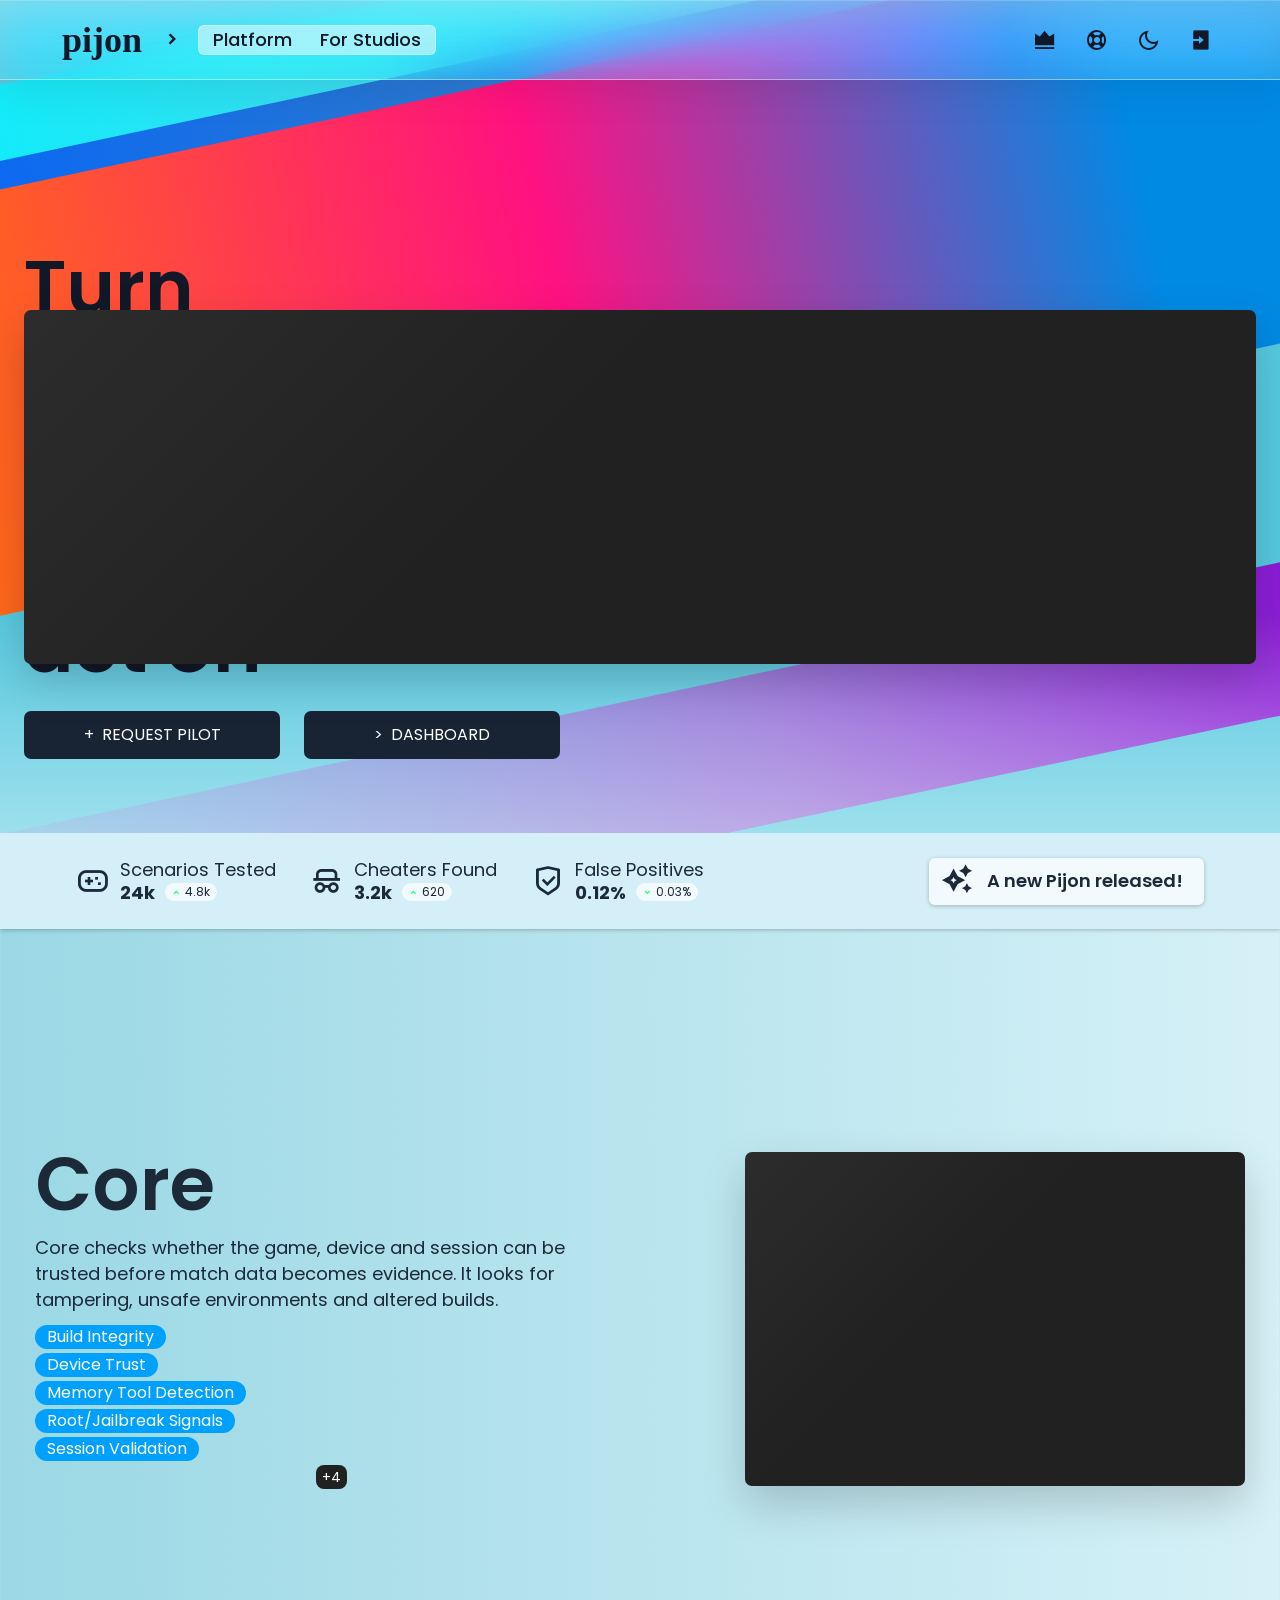
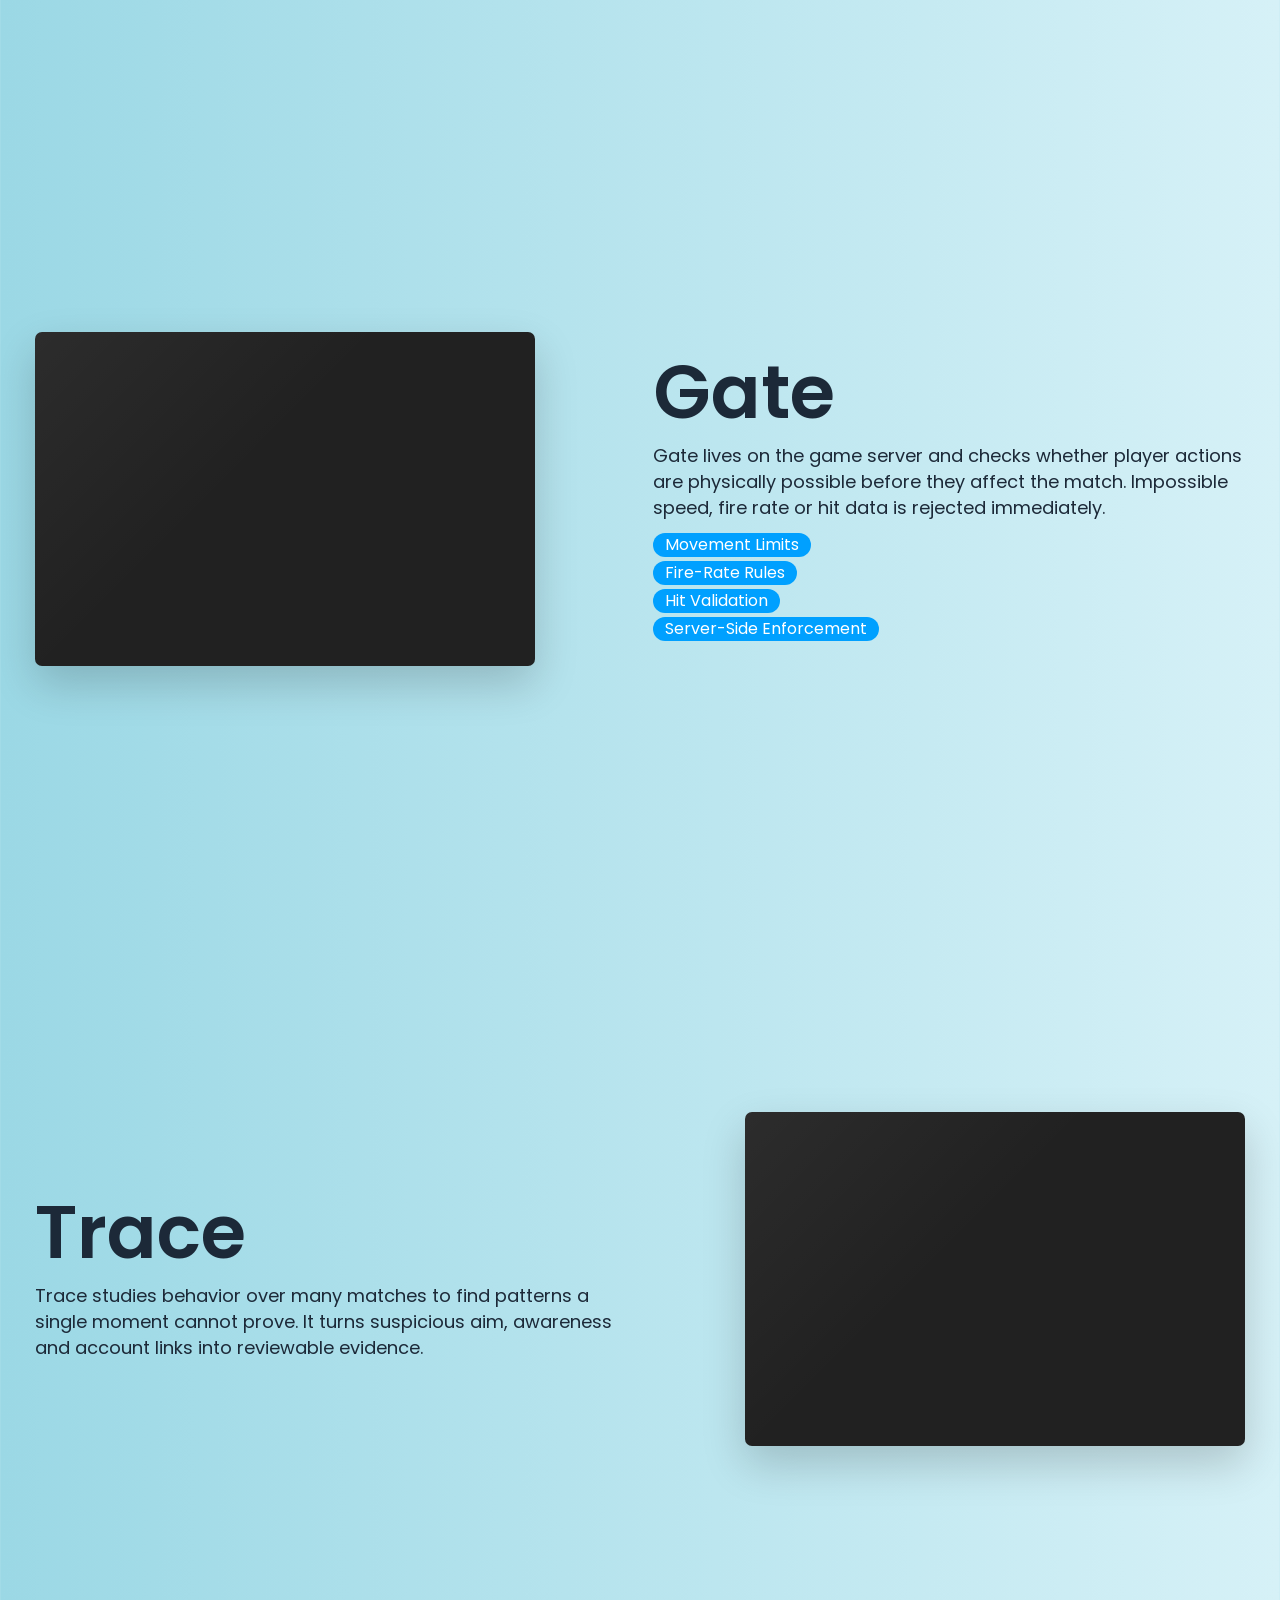
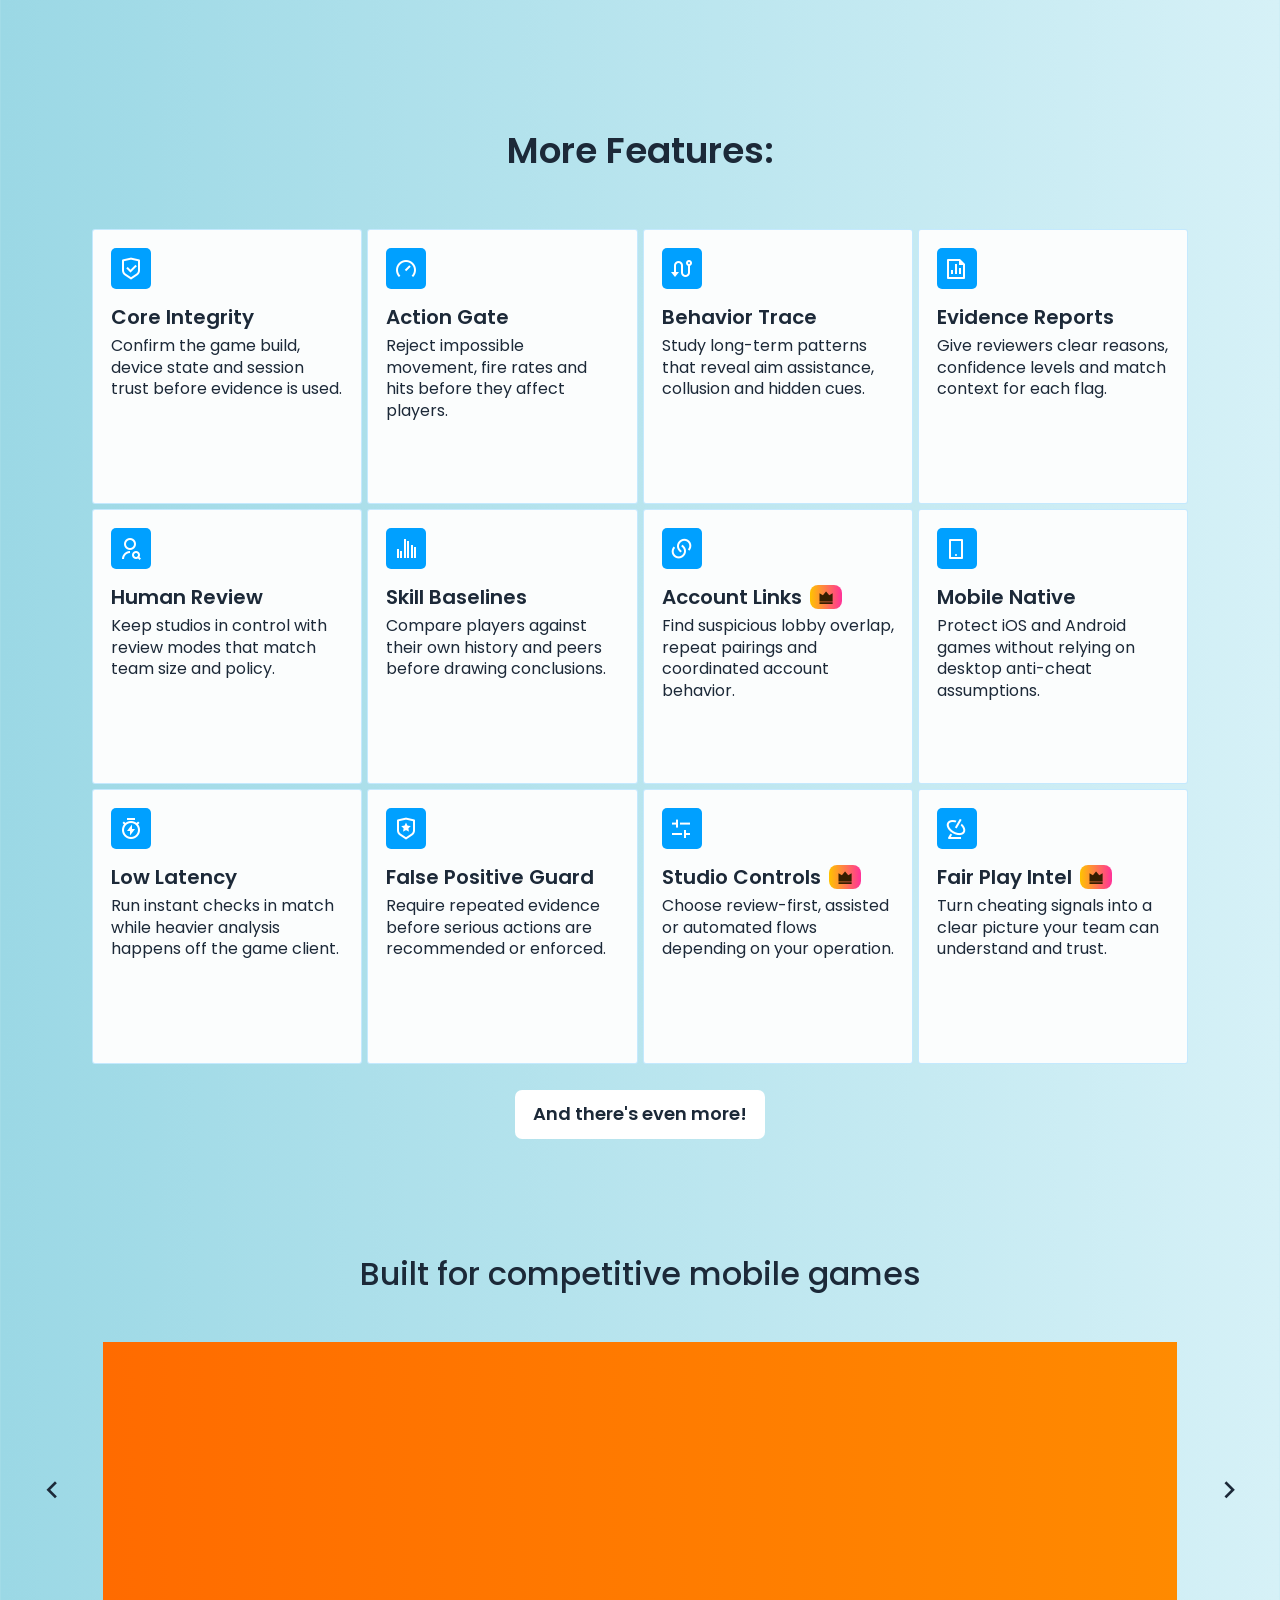
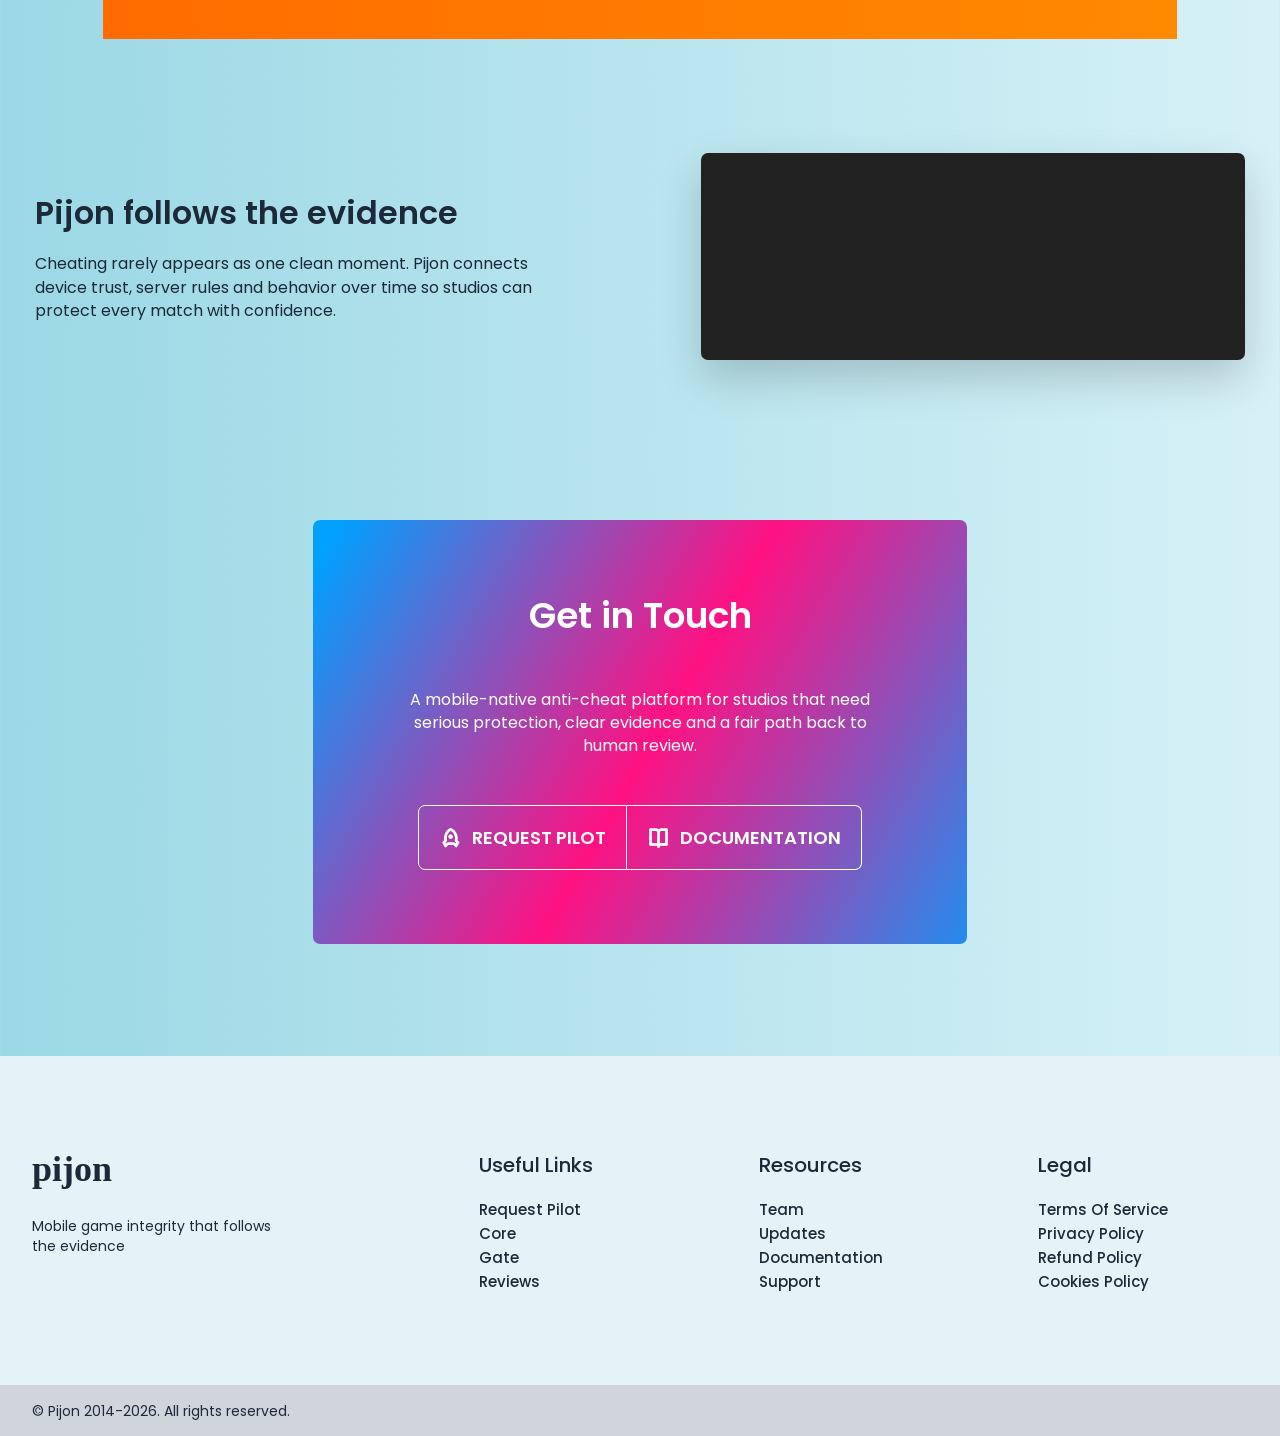
==== index.html @ 9cced323 "Add premium showcase and support resources" ====
<!doctype html>
<html lang="en" data-theme="light">
  <head>
    <meta charset="utf-8" />
    <meta name="viewport" content="width=device-width, initial-scale=1" />
    <meta
      name="description"
      content="Pijon mobile anti-cheat platform for competitive game integrity."
    />
    <meta name="theme-color" content="#57c9e0" />
    <title>Pijon</title>
    <script>
      (function () {
        try {
          var saved = localStorage.getItem("pijon-theme");
          var preferred = window.matchMedia("(prefers-color-scheme: dark)").matches
            ? "dark"
            : "light";
          document.documentElement.dataset.theme = saved || preferred;
        } catch (error) {
          document.documentElement.dataset.theme = "light";
        }
      })();
    </script>
    <link href="./assets/fonts/poppins.css" rel="stylesheet" />
    <link href="./assets/remixicon/remixicon.css" rel="stylesheet" />
    <link rel="stylesheet" href="./styles.css" />
    <link rel="icon" href="./assets/feature-icon.svg" type="image/svg+xml" />
  </head>
  <body>
    <div class="site-shell">
      <header class="site-header" aria-label="Primary navigation">
        <a class="brand" href="#top" aria-label="Pijon home">pijon</a>
        <button
          class="nav-toggle"
          type="button"
          aria-controls="nav-tabs"
          aria-expanded="true"
          aria-label="Hide navigation links"
        >
          <i class="nav-toggle-arrow ri-arrow-right-s-line" aria-hidden="true"></i>
          <i class="nav-toggle-menu ri-menu-3-line" aria-hidden="true"></i>
        </button>
        <nav class="nav-tabs" id="nav-tabs" aria-label="Sections">
          <a href="#platform">Platform</a>
          <a href="#studios">For Studios</a>
        </nav>
        <div class="header-actions">
          <a class="icon-button premium-trigger" href="./premium.html" aria-label="View premium features">
            <i class="ri-vip-crown-fill" aria-hidden="true"></i>
          </a>
          <a class="icon-button" href="./support.html" aria-label="Support">
            <i class="ri-lifebuoy-line" aria-hidden="true"></i>
          </a>
          <button class="icon-button theme-toggle" type="button" aria-label="Switch to dark mode">
            <i class="ri-moon-line" aria-hidden="true"></i>
          </button>
          <a class="icon-button" href="#contact" aria-label="Login">
            <i class="ri-login-box-fill" aria-hidden="true"></i>
          </a>
        </div>
      </header>

      <main id="top">
        <section class="hero" aria-labelledby="hero-title">
          <div class="hero-art" aria-hidden="true">
            <span class="hero-shape hero-shape-top-glow"></span>
            <span class="hero-shape hero-shape-top-blue"></span>
            <span class="hero-shape hero-shape-main"></span>
            <span class="hero-shape hero-shape-bottom"></span>
          </div>
          <div class="hero-inner">
            <div class="hero-copy">
              <h1 id="hero-title">
                <span>Turn</span>
                <span>suspicious</span>
                <span>play into</span>
                <span>evidence</span>
                <span>you can</span>
                <span>act on</span>
              </h1>
              <div class="hero-buttons" aria-label="Primary actions">
                <a class="button button-primary" href="#contact">
                  <span aria-hidden="true">+</span>
                  Request pilot
                </a>
                <a class="button button-secondary" href="#platform">
                  <span aria-hidden="true">&gt;</span>
                  Dashboard
                </a>
              </div>
            </div>
            <div class="visual-panel hero-panel" aria-hidden="true"></div>
          </div>
        </section>

        <section class="stats-band" aria-label="Pijon statistics">
          <div class="stats-inner">
            <article class="stat-item">
              <i class="stat-icon ri-gamepad-line" aria-hidden="true"></i>
              <div>
                <span>Scenarios Tested</span>
                <div class="stat-value">
                  <strong>24k</strong>
                  <span class="delta"><i class="ri-arrow-drop-up-line" aria-hidden="true"></i>4.8k</span>
                </div>
              </div>
            </article>
            <article class="stat-item">
              <i class="stat-icon ri-spy-line" aria-hidden="true"></i>
              <div>
                <span>Cheaters Found</span>
                <div class="stat-value">
                  <strong>3.2k</strong>
                  <span class="delta"><i class="ri-arrow-drop-up-line" aria-hidden="true"></i>620</span>
                </div>
              </div>
            </article>
            <article class="stat-item">
              <i class="stat-icon ri-shield-check-line" aria-hidden="true"></i>
              <div>
                <span>False Positives</span>
                <div class="stat-value">
                  <strong>0.12%</strong>
                  <span class="delta"><i class="ri-arrow-drop-down-line" aria-hidden="true"></i>0.03%</span>
                </div>
              </div>
            </article>
            <a class="release-pill" href="./documentation.html" aria-label="View latest updates">
              <i class="ri-sparkling-2-line" aria-hidden="true"></i>
              <span>A new Pijon released!</span>
            </a>
          </div>
        </section>

        <section class="feature feature-left" id="platform">
          <div class="feature-copy">
            <h2>Core</h2>
            <p>
              Core checks whether the game, device and session can be trusted before match data
              becomes evidence. It looks for tampering, unsafe environments and altered builds.
            </p>
            <div class="tag-list" id="core-extra-tags" aria-label="Core integrity checks">
              <span>Build Integrity</span>
              <span>Device Trust</span>
              <span>Memory Tool Detection</span>
              <span>Root/Jailbreak Signals</span>
              <span>Session Validation</span>
              <span class="core-extra-tag" hidden>Runtime Memory Checks</span>
              <span class="core-extra-tag" hidden>Emulator Signals</span>
              <span class="core-extra-tag" hidden>Signature Drift</span>
              <span class="core-extra-tag" hidden>Integrity Receipts</span>
              <button
                class="tag-more"
                type="button"
                aria-expanded="false"
                aria-controls="core-extra-tags"
                aria-label="Show 4 more Core checks"
              >
                +4
              </button>
            </div>
          </div>
          <div class="visual-panel feature-panel" aria-hidden="true"></div>
        </section>

        <section class="feature feature-right" id="studios">
          <div class="visual-panel feature-panel" aria-hidden="true"></div>
          <div class="feature-copy">
            <h2>Gate</h2>
            <p>
              Gate lives on the game server and checks whether player actions are physically
              possible before they affect the match. Impossible speed, fire rate or hit data is
              rejected immediately.
            </p>
            <div class="tag-list" aria-label="Gate server checks">
              <span>Movement Limits</span>
              <span>Fire-Rate Rules</span>
              <span>Hit Validation</span>
              <span>Server-Side Enforcement</span>
            </div>
          </div>
        </section>

        <section class="feature feature-left">
          <div class="feature-copy">
            <h2>Trace</h2>
            <p>
              Trace studies behavior over many matches to find patterns a single moment cannot
              prove. It turns suspicious aim, awareness and account links into reviewable evidence.
            </p>
          </div>
          <div class="visual-panel feature-panel" aria-hidden="true"></div>
        </section>

        <section class="more-features" id="features" aria-labelledby="features-title">
          <h2 id="features-title">More Features:</h2>
          <div class="feature-grid">
            <article class="mini-feature">
              <span class="mini-icon"><i class="ri-shield-check-line" aria-hidden="true"></i></span>
              <h3>Core Integrity</h3>
              <p>Confirm the game build, device state and session trust before evidence is used.</p>
            </article>
            <article class="mini-feature">
              <span class="mini-icon"><i class="ri-speed-up-line" aria-hidden="true"></i></span>
              <h3>Action Gate</h3>
              <p>Reject impossible movement, fire rates and hits before they affect players.</p>
            </article>
            <article class="mini-feature">
              <span class="mini-icon"><i class="ri-route-line" aria-hidden="true"></i></span>
              <h3>Behavior Trace</h3>
              <p>Study long-term patterns that reveal aim assistance, collusion and hidden cues.</p>
            </article>
            <article class="mini-feature">
              <span class="mini-icon"><i class="ri-file-chart-line" aria-hidden="true"></i></span>
              <h3>Evidence Reports</h3>
              <p>Give reviewers clear reasons, confidence levels and match context for each flag.</p>
            </article>
            <article class="mini-feature">
              <span class="mini-icon"><i class="ri-user-search-line" aria-hidden="true"></i></span>
              <h3>Human Review</h3>
              <p>Keep studios in control with review modes that match team size and policy.</p>
            </article>
            <article class="mini-feature">
              <span class="mini-icon"><i class="ri-bar-chart-grouped-line" aria-hidden="true"></i></span>
              <h3>Skill Baselines</h3>
              <p>Compare players against their own history and peers before drawing conclusions.</p>
            </article>
            <article class="mini-feature">
              <span class="mini-icon"><i class="ri-links-line" aria-hidden="true"></i></span>
              <h3><span>Account Links</span><mark><i class="ri-vip-crown-fill" aria-hidden="true"></i></mark></h3>
              <p>Find suspicious lobby overlap, repeat pairings and coordinated account behavior.</p>
            </article>
            <article class="mini-feature">
              <span class="mini-icon"><i class="ri-smartphone-line" aria-hidden="true"></i></span>
              <h3>Mobile Native</h3>
              <p>Protect iOS and Android games without relying on desktop anti-cheat assumptions.</p>
            </article>
            <article class="mini-feature">
              <span class="mini-icon"><i class="ri-timer-flash-line" aria-hidden="true"></i></span>
              <h3>Low Latency</h3>
              <p>Run instant checks in match while heavier analysis happens off the game client.</p>
            </article>
            <article class="mini-feature">
              <span class="mini-icon"><i class="ri-shield-star-line" aria-hidden="true"></i></span>
              <h3>False Positive Guard</h3>
              <p>Require repeated evidence before serious actions are recommended or enforced.</p>
            </article>
            <article class="mini-feature">
              <span class="mini-icon"><i class="ri-equalizer-3-line" aria-hidden="true"></i></span>
              <h3><span>Studio Controls</span><mark><i class="ri-vip-crown-fill" aria-hidden="true"></i></mark></h3>
              <p>Choose review-first, assisted or automated flows depending on your operation.</p>
            </article>
            <article class="mini-feature">
              <span class="mini-icon"><i class="ri-radar-line" aria-hidden="true"></i></span>
              <h3><span>Fair Play Intel</span><mark><i class="ri-vip-crown-fill" aria-hidden="true"></i></mark></h3>
              <p>Turn cheating signals into a clear picture your team can understand and trust.</p>
            </article>
          </div>
          <a class="more-button" href="./documentation.html">And there's even more!</a>
        </section>

        <section class="reviews" id="reviews" aria-labelledby="reviews-title">
          <h2 id="reviews-title">Built for competitive mobile games</h2>
          <div class="review-carousel" aria-label="Trusted game highlights">
            <button class="review-arrow previous" type="button" aria-label="Previous review">
              <i class="ri-arrow-left-s-line" aria-hidden="true"></i>
            </button>
            <div class="review-window">
              <div class="review-slide is-active"></div>
              <div class="review-slide"></div>
              <div class="review-slide"></div>
            </div>
            <button class="review-arrow next" type="button" aria-label="Next review">
              <i class="ri-arrow-right-s-line" aria-hidden="true"></i>
            </button>
          </div>
        </section>

        <section class="growth" aria-labelledby="growth-title">
          <div>
            <h2 id="growth-title">Pijon follows the evidence</h2>
            <p>
              Cheating rarely appears as one clean moment. Pijon connects device trust, server
              rules and behavior over time so studios can protect every match with confidence.
            </p>
          </div>
          <div class="visual-panel growth-panel" aria-hidden="true"></div>
        </section>

        <section class="contact-card" id="contact" aria-labelledby="contact-title">
          <h2 id="contact-title">Get in Touch</h2>
          <p>
            A mobile-native anti-cheat platform for studios that need serious protection, clear
            evidence and a fair path back to human review.
          </p>
          <div class="contact-actions">
            <a href="mailto:hello@pijon.example?subject=Pijon%20Pilot%20Request">
              <i class="ri-rocket-line" aria-hidden="true"></i>
              Request Pilot
            </a>
            <a href="./documentation.html">
              <i class="ri-book-open-line" aria-hidden="true"></i>
              Documentation
            </a>
          </div>
        </section>
      </main>

      <footer class="site-footer">
        <div class="footer-inner">
          <div class="footer-brand">
            <a class="brand" href="#top">pijon</a>
            <p>Mobile game integrity that follows the evidence</p>
          </div>
          <nav class="footer-column" aria-label="Useful links">
            <h2>Useful Links</h2>
            <a href="#contact">Request Pilot</a>
            <a href="#platform">Core</a>
            <a href="#studios">Gate</a>
            <a href="#reviews">Reviews</a>
          </nav>
          <nav class="footer-column" aria-label="Resources">
            <h2>Resources</h2>
            <a href="#studios">Team</a>
            <a href="./documentation.html">Updates</a>
            <a href="./documentation.html">Documentation</a>
            <a href="./support.html">Support</a>
          </nav>
          <nav class="footer-column" aria-label="Legal">
            <h2>Legal</h2>
            <a href="#top">Terms Of Service</a>
            <a href="#top">Privacy Policy</a>
            <a href="#top">Refund Policy</a>
            <a href="#top">Cookies Policy</a>
          </nav>
        </div>
        <div class="copyright">&copy; Pijon 2014-2026. All rights reserved.</div>
      </footer>
    </div>
    <script src="./script.js"></script>
  </body>
</html>
---- assets/fonts/poppins.css ----
@font-face {
  font-family: "Poppins";
  font-style: normal;
  font-weight: 400;
  font-display: swap;
  src: url("./poppins-400.ttf") format("truetype");
}

@font-face {
  font-family: "Poppins";
  font-style: normal;
  font-weight: 500;
  font-display: swap;
  src: url("./poppins-500.ttf") format("truetype");
}

@font-face {
  font-family: "Poppins";
  font-style: normal;
  font-weight: 600;
  font-display: swap;
  src: url("./poppins-600.ttf") format("truetype");
}

@font-face {
  font-family: "Poppins";
  font-style: normal;
  font-weight: 700;
  font-display: swap;
  src: url("./poppins-700.ttf") format("truetype");
}
---- styles.css ----
:root {
  color-scheme: light;
  --page-start: #57c9e0;
  --page-mid: #cee6f0;
  --page-end: #e5f3f9;
  --hero-bg: #57c9e0;
  --hero-top-glow: linear-gradient(90deg, #00f2ff 0%, #65cde3 58%, rgba(101, 205, 227, 0) 100%);
  --hero-top-blue: linear-gradient(90deg, #0064ff 0%, #2877d3 38%, rgba(103, 206, 227, 0) 100%);
  --hero-main: linear-gradient(90deg, #ff7e00 0%, #ff1181 45%, #008ae4 80%);
  --hero-bottom: linear-gradient(90deg, rgba(211, 238, 246, 0) 0%, rgba(160, 82, 211, 0.78) 58%, #8a00d7 100%);
  --body-band: linear-gradient(90deg, #b3e0ea 0%, #acdae7 25%, #c9e9f0 50%, #bce4ed 75%, #e2f4f8 100%);
  --section-start: #9bd8e5;
  --section-end: #d6f1f7;
  --text: #1c2938;
  --muted: #31505d;
  --hero-text: #111827;
  --surface: #fbfdfd;
  --surface-strong: #ffffff;
  --surface-border: rgba(0, 160, 255, 0.22);
  --panel: #212121;
  --panel-alt: #212121;
  --tag: #00a0ff;
  --tag-text: #ffffff;
  --plus-bg: #212121;
  --stats-bg: #d4eff7;
  --stats-text: #1c2938;
  --stats-pill: rgba(255, 255, 255, 0.72);
  --stats-release: rgba(255, 255, 255, 0.72);
  --stats-release-text: #1c2938;
  --button-dark: #182334;
  --button-dark-text: #ffffff;
  --footer: #e5f3f8;
  --footer-bar: #d0d5dc;
  --shadow: rgba(0, 0, 0, 0.16);
  --review: #ff6b00;
  --review-next: #ff8a00;
  --premium-icon: #361e00;
  --nav-bg: rgba(129, 213, 232, 0.28);
  --nav-glow: rgba(255, 255, 255, 0.22);
  --nav-border: rgba(255, 255, 255, 0.28);
  --nav-chip: rgba(232, 249, 252, 0.58);
  --nav-chip-border: rgba(255, 255, 255, 0.34);
  --mobile-menu-bg: rgba(255, 255, 255, 0.94);
  --mobile-menu-border: rgba(28, 41, 56, 0.14);
  --mobile-menu-text: #1c2938;
  --mobile-menu-trigger: rgba(255, 255, 255, 0.62);
  --cta: linear-gradient(120deg, #00a0ff 3%, #ff1181 52%, #00a0ff 108%);
}

:root[data-theme="dark"] {
  color-scheme: dark;
  --page-start: #0a2d4a;
  --page-mid: #061f37;
  --page-end: #0a1725;
  --hero-bg: #06253f;
  --hero-top-glow: linear-gradient(90deg, #00f2ff 0%, #65cde3 58%, rgba(101, 205, 227, 0) 100%);
  --hero-top-blue: linear-gradient(90deg, #0064ff 0%, #246fc7 36%, rgba(103, 206, 227, 0) 100%);
  --hero-main: linear-gradient(90deg, #035aae 0%, #ff1181 45%, #008ae4 80%);
  --hero-bottom: linear-gradient(90deg, rgba(207, 236, 245, 0) 0%, rgba(116, 79, 183, 0.78) 58%, #8a00d7 100%);
  --section-start: #0c3d5f;
  --section-end: #071625;
  --body-band: radial-gradient(circle at 42% 18%, rgba(43, 161, 201, 0.45), transparent 30%),
    linear-gradient(90deg, #0b3b5c 0%, #062b48 30%, #041d35 60%, #07111f 100%);
  --text: #ffffff;
  --muted: #d8ecf4;
  --hero-text: #ffffff;
  --surface: #171b1f;
  --surface-strong: #101418;
  --surface-border: transparent;
  --panel: #212121;
  --panel-alt: #f3f3f3;
  --tag: #5cc9ff;
  --tag-text: #ffffff;
  --plus-bg: #616161;
  --stats-bg: linear-gradient(90deg, #1a2330 0%, #162a40 30%, #151a23 50%, #0f192e 70%, #13161b 100%);
  --stats-text: #ffffff;
  --stats-pill: #212121;
  --stats-release: #0d0d0d;
  --stats-release-text: #ffffff;
  --button-dark: #ffffff;
  --button-dark-text: #0d0d0d;
  --footer: linear-gradient(90deg, #0b1622 0%, #0a1119 54%, #11151a 100%);
  --footer-bar: #0d0d0d;
  --shadow: rgba(0, 0, 0, 0.42);
  --review: #a855f7;
  --review-next: #bf46dc;
  --premium-icon: #351800;
  --nav-bg: rgba(19, 42, 72, 0.48);
  --nav-glow: rgba(255, 255, 255, 0.12);
  --nav-border: rgba(255, 255, 255, 0.18);
  --nav-chip: rgba(30, 55, 113, 0.5);
  --nav-chip-border: transparent;
  --mobile-menu-bg: rgba(10, 18, 28, 0.96);
  --mobile-menu-border: rgba(255, 255, 255, 0.14);
  --mobile-menu-text: #ffffff;
  --mobile-menu-trigger: rgba(10, 18, 28, 0.72);
}

* {
  box-sizing: border-box;
}

html {
  scroll-behavior: smooth;
  scroll-padding-top: 80px;
}

body {
  margin: 0;
  background: var(--page-end);
  color: var(--text);
  font-family: "Poppins", Arial, sans-serif;
  line-height: 1.45;
}

body,
button,
input,
textarea,
select {
  letter-spacing: 0;
}

a {
  color: inherit;
  text-decoration: none;
}

img {
  display: block;
  max-width: 100%;
}

.site-shell {
  min-height: 100vh;
  overflow: clip;
  background:
    linear-gradient(180deg, var(--page-start) 0, var(--page-mid) 920px, var(--page-end) 100%),
    var(--body-band);
}

.site-header {
  align-items: center;
  -webkit-backdrop-filter: blur(22px) saturate(165%);
  backdrop-filter: blur(22px) saturate(165%);
  background:
    linear-gradient(180deg, var(--nav-glow), rgba(255, 255, 255, 0)),
    var(--nav-bg);
  border-bottom: 1px solid var(--nav-border);
  box-shadow:
    inset 0 1px 0 rgba(255, 255, 255, 0.18),
    0 12px 40px rgba(0, 0, 0, 0.08);
  color: var(--hero-text);
  display: flex;
  gap: 12px;
  height: 80px;
  inset: 0 0 auto 0;
  padding: 0 62px;
  position: fixed;
  z-index: 20;
}

.brand {
  font-family: "Times New Roman", Times, serif;
  font-size: 36px;
  font-weight: 700;
  line-height: 1;
}

.nav-toggle {
  align-items: center;
  background: transparent;
  border: 0;
  border-radius: 6px;
  color: var(--hero-text);
  cursor: pointer;
  display: inline-flex;
  height: 28px;
  justify-content: center;
  margin-left: 4px;
  padding: 0;
  transition:
    background-color 180ms ease,
    border-color 180ms ease,
    color 180ms ease,
    transform 180ms ease;
  width: 28px;
}

.nav-toggle i {
  display: block;
  font-size: 19px;
  font-weight: 600;
  transition: transform 180ms ease;
}

.nav-toggle .nav-toggle-menu {
  display: none;
}

.nav-tabs {
  align-items: center;
  background: var(--nav-chip);
  border: 1px solid var(--nav-chip-border);
  border-radius: 6px;
  box-shadow: none;
  display: flex;
  min-height: 28px;
  overflow: hidden;
  transition:
    border-color 180ms ease,
    opacity 180ms ease,
    transform 180ms ease,
    width 180ms ease;
  width: 238px;
}

.nav-tabs a {
  align-items: center;
  color: var(--hero-text);
  display: inline-flex;
  flex: 0 0 auto;
  font-size: 18px;
  font-weight: 500;
  height: 28px;
  line-height: 1;
  padding: 0 14px;
  transition:
    background-color 180ms ease,
    opacity 180ms ease,
    transform 180ms ease;
  white-space: nowrap;
}

.site-header.nav-collapsed .nav-toggle-arrow {
  transform: rotate(180deg);
}

.site-header.nav-collapsed .nav-tabs {
  border-color: transparent;
  border-width: 0;
  opacity: 0;
  pointer-events: none;
  transform: translateX(-8px);
  width: 0;
}

.nav-tabs a:focus-visible,
.nav-toggle:focus-visible,
.button:focus-visible,
.icon-button:focus-visible,
.release-pill:focus-visible,
.review-arrow:focus-visible,
.more-button:focus-visible,
.contact-actions a:focus-visible,
.footer-column a:focus-visible {
  outline: 3px solid #ffc300;
  outline-offset: 3px;
}

.pricing-card > a:focus-visible {
  outline: 3px solid #ffc300;
  outline-offset: 3px;
}

.header-actions {
  align-items: center;
  display: flex;
  gap: 18px;
  margin-left: auto;
}

.icon-button {
  align-items: center;
  background: transparent;
  border: 0;
  color: var(--hero-text);
  cursor: pointer;
  display: inline-flex;
  height: 34px;
  justify-content: center;
  padding: 0;
  transition:
    color 180ms ease,
    opacity 180ms ease,
    transform 180ms ease;
  width: 34px;
}

.icon-button i {
  font-size: 23px;
  line-height: 1;
}

.premium-trigger {
  isolation: isolate;
  position: relative;
}

.premium-trigger::before,
.premium-trigger::after {
  content: "";
  opacity: 0;
  pointer-events: none;
  position: absolute;
}

.premium-trigger::before {
  display: none;
  background: #ff9300;
  bottom: 1px;
  box-shadow: 0 1px 7px rgba(255, 147, 0, 0.28);
  height: 1px;
  left: 50%;
  transform: translateX(-50%);
  transition:
    opacity 220ms ease,
    width 360ms cubic-bezier(0.2, 0.8, 0.2, 1);
  width: 0;
}

.premium-trigger::after {
  background: #ff9300;
  clip-path: polygon(50% 0, 61% 39%, 100% 50%, 61% 61%, 50% 100%, 39% 61%, 0 50%, 39% 39%);
  height: 8px;
  right: 0;
  top: 1px;
  transform: translate(-7px, 7px) scale(0.35);
  width: 8px;
}

.premium-trigger:hover::before,
.premium-trigger:focus-visible::before,
.premium-trigger.is-launching::before {
  opacity: 0.9;
  width: 27px;
}

.premium-trigger:hover::after,
.premium-trigger:focus-visible::after,
.premium-trigger.is-launching::after {
  animation: premium-crown-glint 820ms ease-out both;
}

.premium-trigger i {
  display: inline-block;
  transition:
    filter 240ms ease,
    transform 360ms cubic-bezier(0.2, 0.8, 0.2, 1);
}

.premium-trigger:hover i,
.premium-trigger:focus-visible i,
.premium-trigger.is-launching i {
  background: none;
  color: #ff9300;
  filter: drop-shadow(0 4px 7px rgba(255, 147, 0, 0.26));
  transform: translateY(-2px) scale(1.07);
}

.premium-trigger.is-launching {
  transform: scale(1.08);
}

.premium-click-burst {
  height: 1px;
  pointer-events: none;
  position: fixed;
  width: 1px;
  z-index: 100;
}

.premium-click-ring {
  animation: premium-line-flare 760ms cubic-bezier(0.15, 0.8, 0.25, 1) both;
  background: linear-gradient(90deg, transparent, #ff9300 50%, transparent);
  box-shadow: 0 0 16px rgba(255, 147, 0, 0.34);
  height: 1px;
  left: -58px;
  position: absolute;
  top: 0;
  width: 116px;
}

.premium-click-spark {
  animation: premium-spark-burst 620ms cubic-bezier(0.16, 0.84, 0.34, 1) var(--spark-delay) both;
  background: var(--spark-color);
  height: 9px;
  left: -1px;
  position: absolute;
  top: -4px;
  transform: rotate(var(--spark-rotation));
  width: 2px;
}

body.premium-leaving::after {
  animation: premium-page-flash 820ms cubic-bezier(0.2, 0.75, 0.25, 1) both;
  background: linear-gradient(
    102deg,
    transparent 55%,
    rgba(255, 147, 0, 0.04) 64%,
    rgba(255, 147, 0, 0.14) 70%,
    transparent 78%
  );
  content: "";
  inset: 0;
  pointer-events: none;
  position: fixed;
  z-index: 90;
}

@keyframes premium-crown-glint {
  0% {
    opacity: 0;
    transform: translate(-7px, 7px) scale(0.35);
  }

  38% {
    opacity: 1;
  }

  100% {
    opacity: 0;
    transform: translate(3px, -3px) scale(1.12);
  }
}

@keyframes premium-line-flare {
  0% {
    opacity: 0;
    transform: scaleX(0.08);
  }

  24% {
    opacity: 1;
  }

  100% {
    opacity: 0;
    transform: scaleX(1.28);
  }
}

@keyframes premium-spark-burst {
  0% {
    opacity: 0;
    transform: translate(0, 0) rotate(var(--spark-rotation)) scaleY(0.4);
  }

  24% {
    opacity: 0.9;
  }

  100% {
    opacity: 0;
    transform: translate(var(--dx), var(--dy)) rotate(var(--spark-rotation)) scaleY(1);
  }
}

@keyframes premium-page-flash {
  0% {
    opacity: 0;
    transform: translateX(26%);
  }

  34% {
    opacity: 0.9;
  }

  100% {
    opacity: 0;
    transform: translateX(-8%);
  }
}

.hero {
  background: var(--hero-bg);
  min-height: 833px;
  overflow: hidden;
  position: relative;
}

.hero::after {
  background: linear-gradient(180deg, rgba(255, 255, 255, 0), rgba(255, 255, 255, 0.42));
  bottom: 0;
  content: "";
  height: 220px;
  left: 0;
  pointer-events: none;
  position: absolute;
  right: 0;
}

:root[data-theme="dark"] .hero::after {
  background: linear-gradient(180deg, rgba(0, 0, 0, 0), rgba(0, 0, 0, 0.58));
}

.hero-art {
  inset: 0;
  overflow: hidden;
  pointer-events: none;
  position: absolute;
  z-index: 0;
}

.hero-shape {
  display: block;
  left: 50%;
  position: absolute;
  transform: translateX(-50%) rotate(-12deg);
  transform-origin: center;
}

.hero-shape-top-glow {
  background: var(--hero-top-glow);
  height: 84px;
  top: -50px;
  width: max(122vw, 1700px);
}

.hero-shape-top-blue {
  background: var(--hero-top-blue);
  height: 92px;
  top: 26px;
  width: max(122vw, 1700px);
}

.hero-shape-main {
  background: var(--hero-main);
  height: 417px;
  top: 58px;
  width: max(122vw, 1700px);
}

.hero-shape-bottom {
  background: var(--hero-bottom);
  height: 150px;
  top: 700px;
  width: max(122vw, 1700px);
}

.hero-inner {
  margin: 0 auto;
  max-width: 1236px;
  min-height: 833px;
  position: relative;
  z-index: 2;
}

.hero-copy {
  left: 0;
  position: absolute;
  top: 252px;
}

.hero h1 {
  color: var(--hero-text);
  font-size: 74px;
  font-weight: 600;
  line-height: 0.97;
  margin: 0 0 28px;
  max-width: 500px;
}

.hero h1 span {
  display: block;
}

.hero-buttons {
  display: flex;
  flex-wrap: wrap;
  gap: 24px;
}

.button {
  align-items: center;
  border-radius: 7px;
  display: inline-flex;
  font-size: 16px;
  gap: 8px;
  height: 48px;
  justify-content: center;
  min-width: 256px;
  padding: 0 24px;
  text-transform: uppercase;
  transition:
    box-shadow 180ms ease,
    filter 180ms ease,
    transform 180ms ease;
}

.button-primary,
.button-secondary {
  background: var(--button-dark);
  color: var(--button-dark-text);
}

:root[data-theme="light"] .button-primary,
:root[data-theme="light"] .button-secondary {
  background: #182334;
  color: #ffffff;
}

.visual-panel {
  background:
    linear-gradient(135deg, rgba(255, 255, 255, 0.05), rgba(255, 255, 255, 0) 42%),
    var(--panel);
  border-radius: 7px;
  box-shadow: 0 18px 44px rgba(0, 0, 0, 0.18);
}

.hero-panel {
  height: 354px;
  margin: 0;
  position: absolute;
  right: 0;
  top: 310px;
  width: 623px;
}

.stats-band {
  background: var(--stats-bg);
  box-shadow: 0 1px 4px rgba(0, 0, 0, 0.25);
  color: var(--stats-text);
}

.stats-inner {
  align-items: center;
  display: grid;
  gap: 34px;
  grid-template-columns: repeat(3, max-content) 1fr;
  min-height: 96px;
  margin: 0 auto;
  max-width: 1128px;
  padding: 16px 0;
}

.stat-item {
  align-items: center;
  column-gap: 12px;
  display: grid;
  grid-template-columns: 32px auto;
}

.stat-item > .stat-icon {
  align-items: center;
  color: var(--stats-text);
  display: inline-flex;
  font-size: 32px;
  grid-column: 1;
  height: 32px;
  justify-content: center;
  line-height: 1;
  width: 32px;
}

.stat-item > div {
  display: grid;
  gap: 3px;
}

.stat-item > div span {
  white-space: nowrap;
}

.stat-item .stat-value {
  align-items: center;
  display: flex;
  gap: 10px;
}

.stat-item span {
  display: block;
  font-size: 18px;
  line-height: 1.1;
}

.stat-item strong {
  display: block;
  font-size: 18px;
  line-height: 1.1;
}

.stat-item .delta {
  align-items: center;
  background: var(--stats-pill);
  border-radius: 32px;
  color: var(--stats-text);
  display: inline-flex;
  font-size: 12px;
  gap: 2px;
  height: 18px;
  justify-content: center;
  line-height: 1;
  padding: 0 7px 0 4px;
  white-space: nowrap;
}

.stat-item .delta i {
  align-items: center;
  color: #2bff76;
  display: inline-flex;
  font-size: 16px;
  height: 14px;
  justify-content: center;
  line-height: 1;
  overflow: hidden;
  width: 14px;
}

.stat-item .delta i::before {
  display: block;
}

.release-pill {
  align-items: center;
  background: var(--stats-release);
  border-radius: 6px;
  box-shadow: 0 1px 4px rgba(0, 0, 0, 0.25);
  color: var(--stats-release-text);
  display: inline-flex;
  font-size: 18px;
  font-weight: 600;
  gap: 13px;
  isolation: isolate;
  justify-self: end;
  min-height: 47px;
  overflow: visible;
  padding: 0 21px 0 12px;
  position: relative;
  transition:
    box-shadow 180ms ease,
    filter 180ms ease,
    transform 180ms ease;
  white-space: nowrap;
}

.release-pill i {
  font-size: 32px;
  line-height: 1;
}

.release-pill > * {
  position: relative;
  z-index: 1;
}

.release-pill::before,
.release-pill::after {
  border-radius: 2px;
  content: "";
  height: 6px;
  opacity: 0;
  pointer-events: none;
  position: absolute;
  top: 10px;
  transform: translate3d(0, 0, 0) scale(0.6) rotate(0);
  width: 6px;
  z-index: 0;
}

.release-pill::before {
  background: #ffc300;
  box-shadow:
    18px -8px 0 #ff3299,
    38px 3px 0 #00a0ff,
    60px -14px 0 #ff7e00,
    82px 5px 0 #2bff76;
  left: 20px;
}

.release-pill::after {
  background: #00f2ff;
  box-shadow:
    -18px -10px 0 #ff1181,
    -40px 2px 0 #ffc300,
    -62px -15px 0 #008ae4,
    -84px 6px 0 #ff7e00;
  right: 18px;
}

.release-pill:hover::before,
.release-pill:focus-visible::before {
  animation: confetti-pop-left 700ms ease-out both;
}

.release-pill:hover::after,
.release-pill:focus-visible::after {
  animation: confetti-pop-right 700ms ease-out both;
}

.nav-toggle:hover,
.nav-tabs a:hover,
.icon-button:hover,
.review-arrow:hover {
  transform: translateY(-1px) scale(1.06);
}

.nav-tabs a:hover {
  background: rgba(255, 255, 255, 0.18);
}

.button:hover,
.release-pill:hover,
.more-button:hover,
.contact-actions a:hover {
  box-shadow: 0 10px 28px rgba(0, 0, 0, 0.16);
  filter: brightness(1.04);
  transform: translateY(-1px);
}

.tag-list button:hover {
  filter: brightness(1.08);
  transform: translateY(-1px);
}

.footer-column a:hover {
  opacity: 0.72;
  transform: translateX(2px);
}

.button:active,
.nav-toggle:active,
.icon-button:active,
.release-pill:active,
.tag-list button:active,
.more-button:active,
.review-arrow:active,
.contact-actions a:active {
  transform: translateY(0) scale(0.98);
}

@keyframes confetti-pop-left {
  0% {
    opacity: 0;
    transform: translate3d(0, 0, 0) scale(0.5) rotate(0);
  }

  18% {
    opacity: 1;
  }

  100% {
    opacity: 0;
    transform: translate3d(-12px, -34px, 0) scale(1) rotate(24deg);
  }
}

@keyframes confetti-pop-right {
  0% {
    opacity: 0;
    transform: translate3d(0, 0, 0) scale(0.5) rotate(0);
  }

  18% {
    opacity: 1;
  }

  100% {
    opacity: 0;
    transform: translate3d(12px, -34px, 0) scale(1) rotate(-24deg);
  }
}

main {
  background:
    linear-gradient(90deg, var(--section-start), var(--section-end)),
    var(--body-band);
  padding-bottom: 112px;
}

.feature,
.more-features,
.reviews,
.growth {
  margin: 0 auto;
  max-width: 1210px;
}

.feature {
  align-items: center;
  display: grid;
  gap: 118px;
  grid-template-columns: minmax(0, 1fr) 500px;
  min-height: 780px;
  padding: 110px 0;
}

.feature-right {
  grid-template-columns: 500px minmax(0, 1fr);
}

.feature-copy {
  color: var(--text);
}

.feature-copy h2 {
  font-size: 74px;
  font-weight: 600;
  line-height: 0.97;
  margin: 0 0 14px;
}

.feature-copy p {
  color: var(--text);
  font-size: 18px;
  margin: 0;
  max-width: 635px;
}

.feature-panel {
  height: 334px;
  width: 500px;
}

.tag-list {
  align-items: flex-start;
  display: flex;
  flex-direction: column;
  gap: 4px;
  margin-top: 12px;
}

.tag-list span,
.tag-list strong,
.tag-list button {
  align-items: center;
  background: var(--tag);
  border-radius: 12px;
  border: 0;
  color: var(--tag-text);
  cursor: default;
  display: inline-flex;
  font-size: 16px;
  font-weight: 400;
  font-family: inherit;
  line-height: 1;
  min-height: 24px;
  padding: 3px 12px;
}

.tag-list strong,
.tag-list button {
  align-self: center;
  background: var(--plus-bg);
  border-radius: 8px;
  color: var(--tag-text);
  cursor: pointer;
  font-size: 14px;
  font-weight: 400;
  justify-content: center;
  min-width: 24px;
  padding: 3px 6px;
}

.tag-list .core-extra-tag {
  display: none;
}

.tag-list.is-expanded .core-extra-tag {
  display: inline-flex;
}

.tag-list button {
  transition:
    filter 180ms ease,
    transform 180ms ease;
}

.tag-list button:hover {
  filter: brightness(1.08);
}

.tag-list .premium {
  background: #ff9300;
  color: #361e00;
  gap: 7px;
  padding: 3px 12px;
}

.tag-list .premium i {
  color: var(--premium-icon);
  font-size: 15px;
  line-height: 1;
}

.more-features {
  padding: 56px 0 82px;
  text-align: center;
}

.more-features h2,
.reviews h2 {
  color: var(--text);
  font-size: 36px;
  font-weight: 600;
  margin: 0 0 52px;
}

.feature-grid {
  display: grid;
  gap: 5px;
  grid-template-columns: repeat(4, 1fr);
  margin: 0 auto;
  max-width: 1096px;
}

.mini-feature {
  background: var(--surface);
  border: 1px solid var(--surface-border);
  border-radius: 3px;
  color: var(--text);
  min-height: 275px;
  padding: 18px 18px 22px;
  text-align: left;
}

.mini-icon {
  align-items: center;
  background: #00a0ff;
  border-radius: 5px;
  display: inline-flex;
  height: 41px;
  justify-content: center;
  margin-bottom: 16px;
  width: 40px;
}

.mini-icon i {
  color: #ffffff;
  font-size: 24px;
  line-height: 1;
}

.mini-feature h3 {
  align-items: center;
  display: flex;
  flex-wrap: wrap;
  font-size: 20px;
  font-weight: 600;
  gap: 8px;
  line-height: 1.2;
  margin: 0 0 6px;
}

.mini-feature mark {
  align-items: center;
  background: linear-gradient(90deg, #ffc300, #ff3299);
  border-radius: 8px;
  color: #ffffff;
  display: inline-flex;
  flex: 0 0 auto;
  justify-content: center;
  height: 24px;
  margin: 0;
  overflow: hidden;
  width: 32px;
}

.mini-feature mark i {
  color: var(--premium-icon);
  font-size: 15px;
  line-height: 1;
}

:root[data-theme="dark"] .mini-feature {
  border-color: transparent;
}

.mini-feature p {
  font-size: 16px;
  line-height: 1.35;
  margin: 0;
}

.more-button {
  background: var(--surface-strong);
  border-radius: 7px;
  color: var(--text);
  display: inline-flex;
  font-size: 18px;
  font-weight: 600;
  margin-top: 26px;
  min-height: 49px;
  padding: 11px 18px;
  transition:
    box-shadow 180ms ease,
    filter 180ms ease,
    transform 180ms ease;
}

.reviews {
  padding: 30px 0 114px;
  text-align: center;
}

.reviews h2 {
  font-size: 32px;
  font-weight: 500;
  margin-bottom: 44px;
}

.review-carousel {
  align-items: center;
  display: grid;
  gap: 36px;
  grid-template-columns: 32px minmax(0, 1fr) 32px;
}

.review-window {
  height: 297px;
  overflow: hidden;
  position: relative;
}

.review-slide {
  background: linear-gradient(90deg, var(--review), var(--review-next));
  height: 100%;
  inset: 0;
  opacity: 0;
  position: absolute;
  transform: translateX(20px);
  transition:
    opacity 180ms ease,
    transform 180ms ease;
}

.review-slide:nth-child(2) {
  background: linear-gradient(90deg, #00a0ff, #ff1181);
}

.review-slide:nth-child(3) {
  background: linear-gradient(90deg, #ffc300, #ff3299);
}

.review-slide.is-active {
  opacity: 1;
  transform: translateX(0);
}

.review-arrow {
  align-items: center;
  background: transparent;
  border: 0;
  color: var(--text);
  cursor: pointer;
  display: inline-flex;
  height: 32px;
  justify-content: center;
  padding: 0;
  transition:
    color 180ms ease,
    opacity 180ms ease,
    transform 180ms ease;
  width: 32px;
}

.review-arrow i {
  font-size: 32px;
  line-height: 1;
}

.growth {
  align-items: center;
  display: grid;
  gap: 112px;
  grid-template-columns: minmax(0, 1fr) 544px;
  padding: 0 0 160px;
}

.growth h2 {
  font-size: 32px;
  font-weight: 600;
  margin: 0 0 16px;
}

.growth p {
  font-size: 16px;
  margin: 0;
  max-width: 520px;
}

.growth-panel {
  background: var(--panel-alt);
  height: 207px;
  width: 544px;
}

:root[data-theme="light"] .growth-panel {
  background: var(--panel);
}

.contact-card {
  background: var(--cta);
  border-radius: 7px;
  color: #ffffff;
  margin: 0 auto;
  max-width: 654px;
  min-height: 373px;
  padding: 70px 72px 74px;
  text-align: center;
}

.contact-card h2 {
  font-size: 36px;
  font-weight: 600;
  margin: 0 0 46px;
}

.contact-card p {
  font-size: 16px;
  margin: 0 auto 48px;
  max-width: 510px;
}

.contact-actions {
  display: inline-flex;
}

.contact-actions a {
  align-items: center;
  border: 1px solid #ffffff;
  display: inline-flex;
  font-size: 18px;
  font-weight: 600;
  gap: 11px;
  height: 65px;
  justify-content: center;
  min-width: 150px;
  padding: 0 20px;
  text-transform: uppercase;
  transition:
    background-color 180ms ease,
    box-shadow 180ms ease,
    filter 180ms ease,
    transform 180ms ease;
}

.contact-actions a:first-child {
  border-radius: 7px 0 0 7px;
}

.contact-actions a:last-child {
  border-left: 0;
  border-radius: 0 7px 7px 0;
}

.contact-actions i {
  font-size: 22px;
  line-height: 1;
  width: 22px;
}

.site-footer {
  background: var(--footer);
  color: var(--text);
}

.footer-inner {
  display: grid;
  gap: 70px;
  grid-template-columns: minmax(220px, 1.8fr) repeat(3, minmax(130px, 1fr));
  margin: 0 auto;
  max-width: 1216px;
  min-height: 329px;
  padding: 95px 0 65px;
}

.footer-brand p {
  font-size: 14px;
  margin: 28px 0 0;
  max-width: 260px;
}

.footer-column {
  display: flex;
  flex-direction: column;
}

.footer-column h2 {
  font-size: 20px;
  font-weight: 500;
  margin: 0 0 18px;
}

.footer-column a {
  display: inline-flex;
  font-size: 15px;
  font-weight: 500;
  line-height: 1.6;
  transition:
    opacity 180ms ease,
    transform 180ms ease;
  width: fit-content;
}

.copyright {
  align-items: center;
  background: var(--footer-bar);
  display: flex;
  font-size: 14px;
  min-height: 51px;
  padding-left: max(24px, calc((100% - 1216px) / 2));
  padding-right: max(24px, calc((100% - 1216px) / 2));
}

.pricing-shell {
  background:
    linear-gradient(150deg, var(--page-start) 0, var(--page-mid) 46%, var(--page-end) 100%),
    var(--body-band);
}

.pricing-page {
  color: var(--text);
  min-height: 100vh;
  padding: 80px 0 120px;
  position: relative;
}

.pricing-page::before {
  background: linear-gradient(102deg, #ff7e00 0%, #ff1181 46%, #008ae4 82%);
  clip-path: polygon(0 18%, 100% 0, 100% 42%, 0 66%);
  content: "";
  height: 520px;
  left: 0;
  opacity: 0.96;
  pointer-events: none;
  position: absolute;
  right: 0;
  top: 80px;
}

:root[data-theme="dark"] .pricing-page::before {
  background: linear-gradient(102deg, #0759aa 0%, #ff1181 46%, #008ae4 82%);
}

.pricing-intro,
.pricing-grid,
.pricing-assurance {
  margin-left: auto;
  margin-right: auto;
  max-width: 1128px;
  position: relative;
  z-index: 1;
}

.pricing-intro {
  animation: pricing-intro-enter 620ms cubic-bezier(0.16, 0.84, 0.34, 1) backwards;
  padding: 84px 0 68px;
}

.pricing-kicker {
  align-items: center;
  background: rgba(20, 27, 37, 0.88);
  border-radius: 6px;
  color: #ffffff;
  display: inline-flex;
  font-size: 14px;
  font-weight: 600;
  gap: 8px;
  margin-bottom: 22px;
  min-height: 34px;
  padding: 0 13px;
  text-transform: uppercase;
}

.pricing-kicker i {
  color: #ffc300;
  font-size: 18px;
}

.pricing-intro h1 {
  color: #ffffff;
  font-size: 58px;
  font-weight: 600;
  line-height: 1.03;
  margin: 0 0 20px;
  max-width: 820px;
}

.pricing-intro > p {
  color: #ffffff;
  font-size: 18px;
  margin: 0;
  max-width: 670px;
}

.pricing-grid {
  display: grid;
  gap: 16px;
  grid-template-columns: repeat(3, minmax(0, 1fr));
}

.pricing-card {
  animation: pricing-card-enter 620ms cubic-bezier(0.16, 0.84, 0.34, 1) backwards;
  background: var(--surface);
  border: 1px solid var(--surface-border);
  border-radius: 7px;
  box-shadow: 0 22px 54px rgba(0, 0, 0, 0.14);
  color: var(--text);
  display: flex;
  flex-direction: column;
  min-height: 506px;
  overflow: hidden;
  padding: 34px 30px 30px;
  position: relative;
  transition:
    box-shadow 220ms ease,
    transform 220ms ease;
}

.pricing-card:nth-child(2) {
  animation-delay: 90ms;
}

.pricing-card:nth-child(3) {
  animation-delay: 180ms;
}

.pricing-card:hover {
  box-shadow: 0 30px 70px rgba(0, 0, 0, 0.21);
  transform: translateY(-5px);
}

.pricing-card-featured {
  animation-name: pricing-card-featured-enter;
  border-color: transparent;
  transform: translateY(-14px);
}

.pricing-card-featured::before {
  background: linear-gradient(90deg, #ffc300, #ff1181, #008ae4);
  content: "";
  height: 6px;
  inset: 0 0 auto;
  position: absolute;
}

.pricing-card-featured:hover {
  transform: translateY(-19px);
}

.pricing-popular {
  align-self: flex-end;
  background: linear-gradient(90deg, #ffc300, #ff3299);
  border-radius: 5px;
  color: #351800;
  font-size: 12px;
  font-weight: 600;
  margin: -13px 0 20px;
  padding: 5px 9px;
  text-transform: uppercase;
}

.pricing-card-heading {
  align-items: center;
  display: flex;
  gap: 14px;
}

.pricing-card-heading > i {
  align-items: center;
  background: #00a0ff;
  border-radius: 6px;
  color: #ffffff;
  display: inline-flex;
  flex: 0 0 auto;
  font-size: 24px;
  height: 46px;
  justify-content: center;
  width: 46px;
}

.pricing-card-featured .pricing-card-heading > i {
  background: linear-gradient(135deg, #ffc300, #ff3299);
  color: #351800;
}

.pricing-card-heading h2 {
  font-size: 24px;
  line-height: 1.1;
  margin: 0 0 3px;
}

.pricing-card-heading p {
  color: var(--muted);
  font-size: 13px;
  margin: 0;
}

.price {
  align-items: baseline;
  display: flex;
  gap: 6px;
  margin: 34px 0 28px;
}

.price span {
  font-size: 43px;
  font-weight: 600;
  line-height: 1;
}

.price small {
  color: var(--muted);
  font-size: 14px;
}

.pricing-card ul {
  display: grid;
  gap: 14px;
  list-style: none;
  margin: 0 0 32px;
  padding: 0;
}

.pricing-card li {
  align-items: flex-start;
  display: flex;
  font-size: 14px;
  gap: 9px;
}

.pricing-card li i {
  color: #00a0ff;
  font-size: 18px;
  line-height: 1.2;
}

.pricing-card > a {
  align-items: center;
  background: var(--button-dark);
  border-radius: 6px;
  color: var(--button-dark-text);
  display: inline-flex;
  font-size: 15px;
  font-weight: 600;
  gap: 8px;
  justify-content: center;
  margin-top: auto;
  min-height: 48px;
  padding: 0 18px;
  transition:
    box-shadow 180ms ease,
    filter 180ms ease,
    transform 180ms ease;
}

.pricing-card-featured > a {
  background: linear-gradient(90deg, #ff7e00, #ff1181);
  color: #ffffff;
}

.pricing-card > a:hover {
  box-shadow: 0 12px 24px rgba(0, 0, 0, 0.18);
  filter: brightness(1.05);
  transform: translateY(-2px);
}

.pricing-assurance {
  border-bottom: 1px solid var(--surface-border);
  border-top: 1px solid var(--surface-border);
  display: grid;
  gap: 24px;
  grid-template-columns: repeat(3, 1fr);
  margin-top: 68px;
  padding: 27px 0;
}

.pricing-assurance div {
  align-items: center;
  display: flex;
  font-size: 15px;
  font-weight: 500;
  gap: 10px;
  justify-content: center;
}

.pricing-assurance i {
  color: #00a0ff;
  font-size: 22px;
}

@keyframes pricing-intro-enter {
  from {
    opacity: 0;
    transform: translateY(14px);
  }

  to {
    opacity: 1;
    transform: translateY(0);
  }
}

@keyframes pricing-card-enter {
  from {
    opacity: 0;
    transform: translateY(28px);
  }

  to {
    opacity: 1;
    transform: translateY(0);
  }
}

@keyframes pricing-card-featured-enter {
  from {
    opacity: 0;
    transform: translateY(28px);
  }

  to {
    opacity: 1;
    transform: translateY(-14px);
  }
}

@media (max-width: 1320px) {
  .hero-inner,
  .stats-inner,
  .feature,
  .more-features,
  .reviews,
  .growth,
  .pricing-intro,
  .pricing-grid,
  .pricing-assurance,
  .footer-inner {
    width: calc(100% - 48px);
  }

  .site-header {
    width: 100%;
  }

  .hero-panel {
    width: 100%;
  }
}

@media (max-width: 1040px) {
  .site-header {
    padding: 0 28px;
  }

  .hero-inner {
    display: grid;
    gap: 32px;
    min-height: 1120px;
    padding: 140px 0 80px;
  }

  .hero-copy {
    max-width: 640px;
    position: static;
  }

  .hero h1 {
    font-size: 58px;
  }

  .hero-panel {
    max-width: 623px;
    position: static;
  }

  .stats-inner {
    gap: 20px;
    grid-template-columns: repeat(2, 1fr);
  }

  .release-pill {
    justify-self: start;
  }

  .feature,
  .feature-right,
  .growth {
    gap: 44px;
    grid-template-columns: 1fr;
  }

  .feature-right .visual-panel {
    order: 2;
  }

  .feature-panel,
  .growth-panel {
    max-width: 544px;
    width: 100%;
  }

  .feature-copy h2 {
    font-size: 58px;
  }

  .feature-grid {
    grid-template-columns: repeat(2, 1fr);
  }

  .pricing-intro {
    padding-top: 72px;
  }

  .pricing-grid {
    grid-template-columns: 1fr;
    max-width: 680px;
  }

  .pricing-card-featured,
  .pricing-card-featured:hover {
    animation-name: pricing-card-enter;
    transform: none;
  }

  .footer-inner {
    gap: 38px;
    grid-template-columns: repeat(2, minmax(0, 1fr));
  }

  .copyright {
    padding: 0 24px;
  }
}

@media (max-width: 760px) {
  .site-header {
    align-items: center;
    flex-wrap: nowrap;
    gap: 8px;
    height: 72px;
    min-height: 72px;
    padding: 0 16px;
  }

  .brand {
    font-size: 32px;
  }

  .nav-toggle {
    background: var(--mobile-menu-trigger);
    border: 1px solid var(--mobile-menu-border);
    color: var(--mobile-menu-text);
    height: 34px;
    margin-left: 0;
    width: 34px;
  }

  .nav-toggle .nav-toggle-arrow {
    display: none;
  }

  .nav-toggle .nav-toggle-menu {
    display: block;
    font-size: 20px;
    font-weight: 500;
  }

  .nav-tabs a {
    border-radius: 6px;
    color: var(--mobile-menu-text);
    font-size: 16px;
    height: 40px;
    padding: 0 12px;
  }

  .nav-tabs {
    background: var(--mobile-menu-bg);
    border-color: var(--mobile-menu-border);
    box-shadow: 0 16px 36px rgba(0, 0, 0, 0.2);
    color: var(--mobile-menu-text);
    display: grid;
    grid-template-columns: 1fr;
    left: 16px;
    max-height: 112px;
    min-height: 0;
    padding: 6px;
    position: absolute;
    right: 16px;
    top: calc(100% + 8px);
    transform-origin: top;
    transition:
      border-color 180ms ease,
      max-height 180ms ease,
      opacity 180ms ease,
      padding 180ms ease,
      transform 180ms ease;
    width: auto;
  }

  .nav-tabs a + a {
    border-top: 1px solid var(--mobile-menu-border);
  }

  .site-header.nav-collapsed .nav-tabs {
    border-width: 0;
    max-height: 0;
    opacity: 0;
    padding-bottom: 0;
    padding-top: 0;
    transform: translateY(-8px) scaleY(0.96);
    width: auto;
  }

  .header-actions {
    gap: 6px;
    margin-left: auto;
    width: auto;
  }

  .icon-button {
    height: 30px;
    width: 30px;
  }

  .icon-button i {
    font-size: 21px;
  }

  .hero {
    min-height: 760px;
  }

  .hero-shape-top-glow {
    height: 72px;
    top: 42px;
    width: max(300vw, 1180px);
  }

  .hero-shape-top-blue {
    height: 78px;
    top: 132px;
    width: max(305vw, 1200px);
  }

  .hero-shape-main {
    height: 360px;
    top: 228px;
    width: max(320vw, 1260px);
  }

  .hero-shape-bottom {
    bottom: 52px;
    height: 118px;
    width: max(325vw, 1280px);
  }

  .hero-inner {
    min-height: 760px;
    padding: 128px 0 54px;
  }

  .hero h1 {
    font-size: 44px;
    max-width: 360px;
  }

  .button {
    min-width: 0;
    width: 100%;
  }

  .hero-buttons {
    gap: 12px;
    max-width: 280px;
  }

  .hero-panel {
    height: 220px;
  }

  .stats-inner {
    grid-template-columns: 1fr;
    padding: 24px 0;
  }

  .stat-item {
    grid-template-columns: 32px auto;
  }

  .stat-item .stat-value {
    justify-content: flex-start;
  }

  .release-pill {
    font-size: 15px;
    width: 100%;
  }

  .pricing-page {
    padding-bottom: 80px;
  }

  .pricing-page::before {
    height: 440px;
  }

  .pricing-intro {
    padding: 64px 0 52px;
  }

  .pricing-intro h1 {
    font-size: 40px;
  }

  .pricing-intro > p {
    font-size: 16px;
  }

  .pricing-card {
    min-height: 0;
    padding: 28px 24px 24px;
  }

  .pricing-assurance {
    gap: 18px;
    grid-template-columns: 1fr;
  }

  .feature {
    min-height: auto;
    padding: 76px 0;
  }

  .feature-copy h2 {
    font-size: 44px;
  }

  .feature-copy p {
    font-size: 16px;
  }

  .feature-panel {
    height: 235px;
  }

  .tag-list span,
  .tag-list strong,
  .tag-list button {
    font-size: 14px;
  }

  .more-features h2,
  .reviews h2 {
    font-size: 28px;
  }

  .feature-grid {
    grid-template-columns: 1fr;
  }

  .mini-feature {
    min-height: 210px;
  }

  .review-carousel {
    gap: 10px;
    grid-template-columns: 28px minmax(0, 1fr) 28px;
  }

  .review-window {
    height: 178px;
  }

  .growth {
    padding-bottom: 90px;
  }

  .growth-panel {
    height: 160px;
  }

  .contact-card {
    margin-left: 24px;
    margin-right: 24px;
    padding: 48px 24px;
  }

  .contact-actions {
    display: flex;
    flex-direction: column;
  }

  .contact-actions a {
    min-width: 210px;
  }

  .contact-actions a:first-child {
    border-radius: 7px 7px 0 0;
  }

  .contact-actions a:last-child {
    border-left: 1px solid #ffffff;
    border-radius: 0 0 7px 7px;
    border-top: 0;
  }

  .footer-inner {
    grid-template-columns: 1fr;
    padding: 64px 0 48px;
  }
}

.pricing-body {
  background: #190700;
  overflow: hidden;
}

.pricing-body .pricing-shell {
  background: #190700;
  height: 100svh;
  min-height: 0;
  overflow: hidden;
}

.pricing-shell .site-header {
  background:
    linear-gradient(90deg, rgba(168, 45, 0, 0.96), rgba(255, 126, 0, 0.96)),
    #c83800;
  border-bottom-color: rgba(255, 255, 255, 0.2);
  box-shadow:
    inset 0 1px 0 rgba(255, 255, 255, 0.14),
    0 12px 34px rgba(41, 5, 0, 0.22);
  color: #ffffff;
}

.pricing-shell .brand,
.pricing-shell .nav-toggle,
.pricing-shell .nav-tabs a,
.pricing-shell .icon-button {
  color: #ffffff;
}

.pricing-shell .nav-tabs {
  background: rgba(102, 27, 0, 0.28);
  border-color: rgba(255, 255, 255, 0.08);
}

.pricing-shell .nav-tabs a:hover {
  background: rgba(255, 255, 255, 0.1);
}

.pricing-shell .pricing-actions a:focus-visible,
.pricing-shell .pricing-option > a:focus-visible {
  outline: 3px solid #ffffff;
  outline-offset: 3px;
}

.pricing-shell .premium-trigger:hover i,
.pricing-shell .premium-trigger:focus-visible i,
.pricing-shell .premium-trigger.is-launching i {
  color: #ff9300;
}

.pricing-body .pricing-page {
  background: #190700;
  color: #ffffff;
  height: 100svh;
  min-height: 0;
  overflow: hidden;
  padding: 80px 0 0;
  position: relative;
}

.pricing-body .pricing-page::before {
  display: none;
}

.pricing-art {
  background: #190700;
  inset: 80px 0 0;
  overflow: hidden;
  pointer-events: none;
  position: absolute;
}

.pricing-shape {
  display: block;
  inset: 0;
  position: absolute;
}

.pricing-shape-orange {
  background: linear-gradient(90deg, #f74b00, #ff8a00);
  clip-path: polygon(0 0, 100% 0, 100% 46%, 0 25%);
}

.pricing-shape-ribbon {
  background: linear-gradient(90deg, #ff047f 0%, #ff112a 48%, #ff7e00 100%);
  clip-path: polygon(0 18%, 100% 0, 100% 45%, 0 64%);
}

.pricing-shape-dark {
  background: linear-gradient(90deg, #481400 0%, #1a0802 56%, #070302 100%);
  clip-path: polygon(0 72%, 100% 49%, 100% 100%, 0 100%);
}

.pricing-shape-yellow {
  background: linear-gradient(90deg, #988900, #f3dd00);
  clip-path: polygon(57% 88%, 100% 70%, 100% 100%, 48% 100%);
}

.pricing-layout {
  align-items: center;
  display: grid;
  gap: 7vw;
  grid-template-columns: minmax(360px, 0.86fr) minmax(520px, 1.14fr);
  height: calc(100svh - 80px);
  margin: 0 auto;
  max-width: 1480px;
  padding: 4.5vh 0 4vh;
  position: relative;
  width: calc(100% - 120px);
  z-index: 2;
}

.pricing-body .pricing-intro {
  animation: pricing-intro-enter 620ms cubic-bezier(0.16, 0.84, 0.34, 1) backwards;
  margin: 0;
  max-width: 590px;
  padding: 0;
}

.pricing-body .pricing-kicker {
  background: rgba(24, 8, 2, 0.82);
  color: #ffffff;
  margin-bottom: 18px;
}

.pricing-body .pricing-kicker i {
  color: #ff9300;
}

.pricing-body .pricing-intro h1 {
  color: #ffffff;
  font-size: 58px;
  line-height: 1.04;
  margin: 0;
  max-width: 590px;
}

.pricing-intro ul {
  display: grid;
  gap: 7px;
  list-style: none;
  margin: 28px 0 30px;
  padding: 0;
}

.pricing-intro li {
  align-items: center;
  display: flex;
  font-size: 17px;
  gap: 10px;
}

.pricing-intro li::before {
  background: #ffffff;
  content: "";
  height: 6px;
  width: 6px;
}

.pricing-actions {
  display: grid;
  gap: 14px;
  grid-template-columns: repeat(2, minmax(0, 1fr));
  max-width: 520px;
}

.pricing-actions a {
  align-items: center;
  background: #ffffff;
  border-radius: 6px;
  color: #202020;
  display: inline-flex;
  font-size: 15px;
  font-weight: 500;
  gap: 8px;
  height: 52px;
  justify-content: center;
  padding: 0 18px;
  transition:
    box-shadow 180ms ease,
    transform 180ms ease;
}

.pricing-actions a:hover {
  box-shadow: 0 14px 28px rgba(30, 4, 0, 0.24);
  transform: translateY(-2px);
}

.pricing-panel {
  animation: pricing-card-enter 620ms cubic-bezier(0.16, 0.84, 0.34, 1) 100ms backwards;
  background: #202020;
  border: 1px solid rgba(255, 255, 255, 0.07);
  border-radius: 7px;
  box-shadow: 0 28px 70px rgba(20, 3, 0, 0.3);
  color: #ffffff;
  display: flex;
  flex-direction: column;
  height: min(68vh, 640px);
  min-height: 470px;
  overflow: hidden;
  padding: 30px;
}

.pricing-panel-heading {
  align-items: center;
  display: flex;
  justify-content: space-between;
  margin-bottom: 16px;
}

.pricing-panel-heading span {
  color: #ff9300;
  font-size: 12px;
  font-weight: 600;
  text-transform: uppercase;
}

.pricing-panel-heading h2 {
  font-size: 30px;
  font-weight: 600;
  line-height: 1.1;
  margin: 2px 0 0;
}

.pricing-panel-heading > i {
  color: #ff9300;
  font-size: 32px;
}

.pricing-options {
  display: grid;
  flex: 1;
  grid-template-rows: repeat(3, minmax(0, 1fr));
  min-height: 0;
}

.pricing-option {
  align-items: center;
  border-top: 1px solid rgba(255, 255, 255, 0.11);
  display: grid;
  gap: 14px;
  grid-template-columns: 46px minmax(0, 1fr) auto 34px;
  min-height: 0;
  padding: 13px 0;
}

.pricing-option > i {
  align-items: center;
  background: #00a0ff;
  border-radius: 6px;
  color: #ffffff;
  display: inline-flex;
  font-size: 23px;
  height: 44px;
  justify-content: center;
  width: 44px;
}

.pricing-option h3 {
  font-size: 20px;
  line-height: 1.1;
  margin: 0 0 3px;
}

.pricing-option p {
  color: #c9c9c9;
  font-size: 13px;
  line-height: 1.3;
  margin: 0;
}

.pricing-option div > span {
  color: #ff9300;
  display: block;
  font-size: 10px;
  font-weight: 600;
  margin-bottom: 3px;
  text-transform: uppercase;
}

.pricing-option strong {
  font-size: 21px;
  font-weight: 600;
  white-space: nowrap;
}

.pricing-option strong small {
  color: #a9a9a9;
  font-size: 11px;
  font-weight: 400;
}

.pricing-option > a {
  align-items: center;
  border: 1px solid rgba(255, 255, 255, 0.2);
  border-radius: 5px;
  color: #ffffff;
  display: inline-flex;
  height: 32px;
  justify-content: center;
  transition:
    background-color 180ms ease,
    border-color 180ms ease,
    transform 180ms ease;
  width: 32px;
}

.pricing-option > a:hover {
  background: #ff9300;
  border-color: #ff9300;
  color: #202020;
  transform: translateX(2px);
}

.pricing-option-featured {
  background: rgba(255, 147, 0, 0.07);
  border-left: 2px solid #ff9300;
  margin-left: -14px;
  margin-right: -14px;
  padding-left: 12px;
  padding-right: 14px;
}

.pricing-option-featured > i {
  background: #ff9300;
  color: #202020;
}

.pricing-panel-footer {
  border-top: 1px solid rgba(255, 255, 255, 0.11);
  color: #a9a9a9;
  font-size: 12px;
  padding-top: 15px;
}

.premium-feature-grid {
  display: grid;
  flex: 1;
  gap: 12px;
  grid-template-columns: repeat(2, minmax(0, 1fr));
  grid-template-rows: repeat(3, minmax(0, 1fr));
  min-height: 0;
}

.premium-feature {
  align-items: center;
  background: #282828;
  border: 1px solid rgba(255, 255, 255, 0.08);
  border-radius: 6px;
  color: #ffffff;
  cursor: pointer;
  display: flex;
  font-family: inherit;
  font-size: 15px;
  font-weight: 500;
  gap: 13px;
  min-height: 0;
  overflow: hidden;
  padding: 14px;
  position: relative;
  text-align: left;
  transition:
    background-color 200ms ease,
    border-color 200ms ease,
    box-shadow 200ms ease,
    transform 200ms ease;
}

.premium-feature::after {
  background: linear-gradient(90deg, transparent, rgba(255, 147, 0, 0.42), transparent);
  content: "";
  height: 1px;
  left: -100%;
  position: absolute;
  right: 100%;
  top: 0;
  transition:
    left 420ms ease,
    right 420ms ease;
}

.premium-feature:hover,
.premium-feature:focus-visible,
.premium-feature.is-active {
  background: #303030;
  border-color: rgba(255, 147, 0, 0.5);
  box-shadow: 0 12px 24px rgba(0, 0, 0, 0.18);
  transform: translateY(-2px);
}

.premium-feature:hover::after,
.premium-feature:focus-visible::after,
.premium-feature.is-active::after {
  left: 0;
  right: 0;
}

.premium-feature > i {
  align-items: center;
  background: #00a0ff;
  border-radius: 5px;
  color: #ffffff;
  display: inline-flex;
  flex: 0 0 auto;
  font-size: 22px;
  height: 40px;
  justify-content: center;
  transition:
    background-color 200ms ease,
    color 200ms ease,
    transform 240ms ease;
  width: 40px;
}

.premium-feature:hover > i,
.premium-feature:focus-visible > i,
.premium-feature.is-active > i {
  background: #ff9300;
  color: #202020;
  transform: scale(1.05);
}

.support-body {
  overflow: hidden;
}

.support-body .support-shell {
  background: linear-gradient(90deg, var(--section-start), var(--section-end));
  height: 100svh;
  min-height: 0;
  overflow: hidden;
}

.support-page {
  align-items: center;
  background:
    linear-gradient(90deg, var(--section-start), var(--section-end)),
    var(--body-band);
  display: grid;
  height: 100svh;
  justify-content: center;
  min-height: 0;
  padding: 80px 24px 0;
}

.support-actions {
  display: grid;
  gap: 14px;
  grid-template-columns: repeat(2, 124px);
  transform: translateY(-18px);
}

.support-actions a {
  align-items: center;
  background: var(--surface-strong);
  border: 1px solid var(--surface-border);
  border-radius: 5px;
  color: var(--text);
  display: flex;
  flex-direction: column;
  height: 124px;
  justify-content: center;
  transition:
    box-shadow 180ms ease,
    transform 180ms ease;
}

.support-actions a:hover,
.support-actions a:focus-visible {
  box-shadow: 0 18px 38px rgba(0, 0, 0, 0.16);
  transform: translateY(-3px);
}

.support-actions i {
  font-size: 57px;
  line-height: 1;
}

.support-actions span {
  font-size: 13px;
  margin-top: 5px;
}

.docs-body .docs-shell {
  background: linear-gradient(90deg, var(--section-start), var(--section-end));
  min-height: 100vh;
}

.docs-page {
  background:
    linear-gradient(90deg, var(--section-start), var(--section-end)),
    var(--body-band);
  color: var(--text);
  display: grid;
  gap: 72px;
  grid-template-columns: 220px minmax(0, 720px);
  justify-content: center;
  min-height: 100vh;
  padding: 144px 40px 100px;
}

.docs-index {
  align-self: start;
  display: flex;
  flex-direction: column;
  position: sticky;
  top: 112px;
}

.docs-index h1 {
  font-size: 25px;
  margin: 0 0 24px;
}

.docs-index a {
  border-left: 2px solid rgba(0, 160, 255, 0.22);
  color: var(--muted);
  font-size: 14px;
  padding: 8px 0 8px 14px;
}

.docs-index a[aria-current="page"] {
  border-color: #00a0ff;
  color: var(--text);
  font-weight: 600;
}

.docs-content {
  display: grid;
  gap: 0;
}

.docs-content section {
  border-bottom: 1px solid var(--surface-border);
  padding: 0 0 52px;
}

.docs-content section + section {
  padding-top: 52px;
}

.docs-content section > span {
  color: #00a0ff;
  font-size: 12px;
  font-weight: 600;
  text-transform: uppercase;
}

.docs-content h2 {
  font-size: 34px;
  line-height: 1.15;
  margin: 8px 0 14px;
}

.docs-content p {
  color: var(--muted);
  font-size: 16px;
  margin: 0;
  max-width: 650px;
}

.docs-content section > a {
  align-items: center;
  background: var(--button-dark);
  border-radius: 6px;
  color: var(--button-dark-text);
  display: inline-flex;
  font-size: 14px;
  font-weight: 600;
  gap: 8px;
  margin-top: 24px;
  min-height: 44px;
  padding: 0 16px;
}

@media (max-width: 1120px) {
  .pricing-layout {
    gap: 30px;
    grid-template-columns: minmax(310px, 0.8fr) minmax(480px, 1.2fr);
    width: calc(100% - 48px);
  }

  .pricing-body .pricing-intro h1 {
    font-size: 46px;
  }

  .pricing-panel {
    padding: 24px;
  }

  .docs-page {
    gap: 42px;
  }
}

@media (max-width: 760px) {
  .pricing-body .pricing-page {
    padding-top: 72px;
  }

  .pricing-art {
    inset: 72px 0 0;
  }

  .pricing-shell .nav-tabs {
    background: rgba(44, 12, 2, 0.96);
  }

  .pricing-shell .nav-toggle {
    background: rgba(44, 12, 2, 0.48);
    border-color: rgba(255, 255, 255, 0.16);
    color: #ffffff;
  }

  .pricing-layout {
    align-items: stretch;
    gap: 14px;
    grid-template-columns: 1fr;
    grid-template-rows: auto minmax(0, 1fr);
    height: calc(100svh - 72px);
    padding: 16px 0;
    width: calc(100% - 32px);
  }

  .pricing-body .pricing-kicker {
    font-size: 11px;
    margin-bottom: 9px;
    min-height: 28px;
  }

  .pricing-body .pricing-intro h1 {
    font-size: 32px;
    max-width: 430px;
  }

  .pricing-intro ul {
    gap: 3px;
    margin: 10px 0 12px;
  }

  .pricing-intro li {
    font-size: 12px;
  }

  .pricing-actions {
    gap: 8px;
    max-width: none;
  }

  .pricing-actions a {
    font-size: 13px;
    height: 40px;
  }

  .pricing-panel {
    height: auto;
    min-height: 0;
    padding: 17px;
  }

  .pricing-panel-heading {
    margin-bottom: 8px;
  }

  .pricing-panel-heading h2 {
    font-size: 21px;
  }

  .pricing-panel-heading > i {
    font-size: 25px;
  }

  .pricing-option {
    gap: 9px;
    grid-template-columns: 38px minmax(0, 1fr) auto 30px;
    padding: 7px 0;
  }

  .pricing-option > i {
    font-size: 19px;
    height: 36px;
    width: 36px;
  }

  .pricing-option h3 {
    font-size: 16px;
  }

  .pricing-option p {
    display: none;
  }

  .pricing-option strong {
    font-size: 15px;
  }

  .pricing-option > a {
    height: 28px;
    width: 28px;
  }

  .pricing-option-featured {
    margin-left: -9px;
    margin-right: -9px;
    padding-left: 7px;
    padding-right: 9px;
  }

  .pricing-panel-footer {
    font-size: 10px;
    padding-top: 8px;
  }

  .premium-feature-grid {
    gap: 7px;
  }

  .premium-feature {
    font-size: 12px;
    gap: 8px;
    padding: 8px;
  }

  .premium-feature > i {
    font-size: 18px;
    height: 34px;
    width: 34px;
  }

  .support-page {
    padding-top: 72px;
  }

  .support-actions {
    grid-template-columns: repeat(2, 116px);
  }

  .support-actions a {
    height: 116px;
  }

  .support-actions i {
    font-size: 52px;
  }

  .docs-page {
    gap: 42px;
    grid-template-columns: 1fr;
    padding: 116px 24px 72px;
  }

  .docs-index {
    display: none;
  }

  .docs-content h2 {
    font-size: 28px;
  }
}

@media (max-height: 620px) {
  .pricing-layout {
    padding-bottom: 12px;
    padding-top: 12px;
  }

  .pricing-body .pricing-intro h1 {
    font-size: 38px;
  }

  .pricing-intro ul {
    margin-bottom: 14px;
    margin-top: 14px;
  }

  .pricing-panel {
    height: calc(100svh - 112px);
    min-height: 0;
  }
}

@media (max-width: 760px) and (max-height: 620px) and (orientation: landscape) {
  .pricing-layout {
    gap: 20px;
    grid-template-columns: minmax(250px, 0.8fr) minmax(390px, 1.2fr);
    grid-template-rows: 1fr;
  }

  .pricing-body .pricing-intro h1 {
    font-size: 30px;
  }

  .pricing-intro ul {
    display: none;
  }

  .pricing-panel {
    height: auto;
  }
}

@media (max-width: 760px) and (max-height: 620px) and (orientation: portrait) {
  .pricing-body .pricing-intro h1 {
    font-size: 27px;
  }

  .pricing-intro ul {
    margin-bottom: 9px;
    margin-top: 9px;
  }
}

@media (prefers-reduced-motion: reduce) {
  *,
  *::before,
  *::after {
    animation-duration: 1ms !important;
    animation-iteration-count: 1 !important;
    scroll-behavior: auto !important;
    transition-duration: 1ms !important;
  }
}
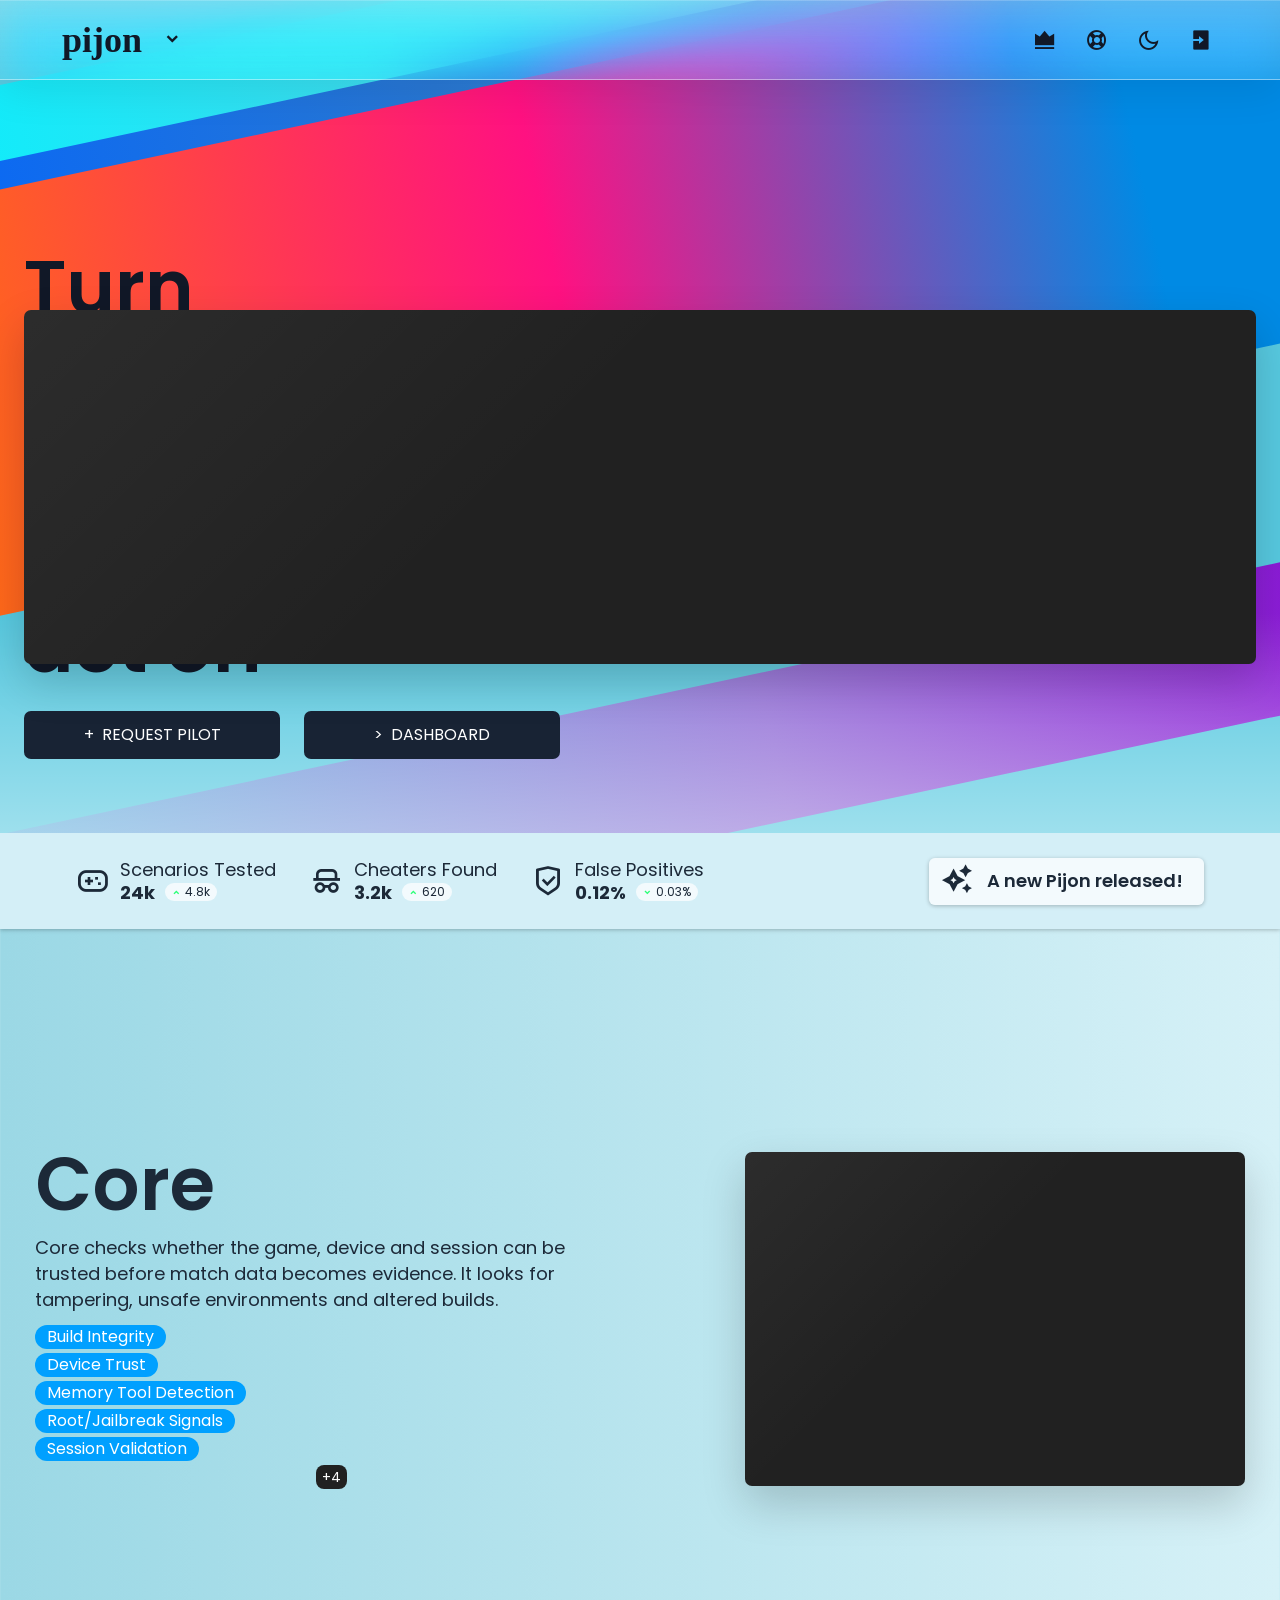
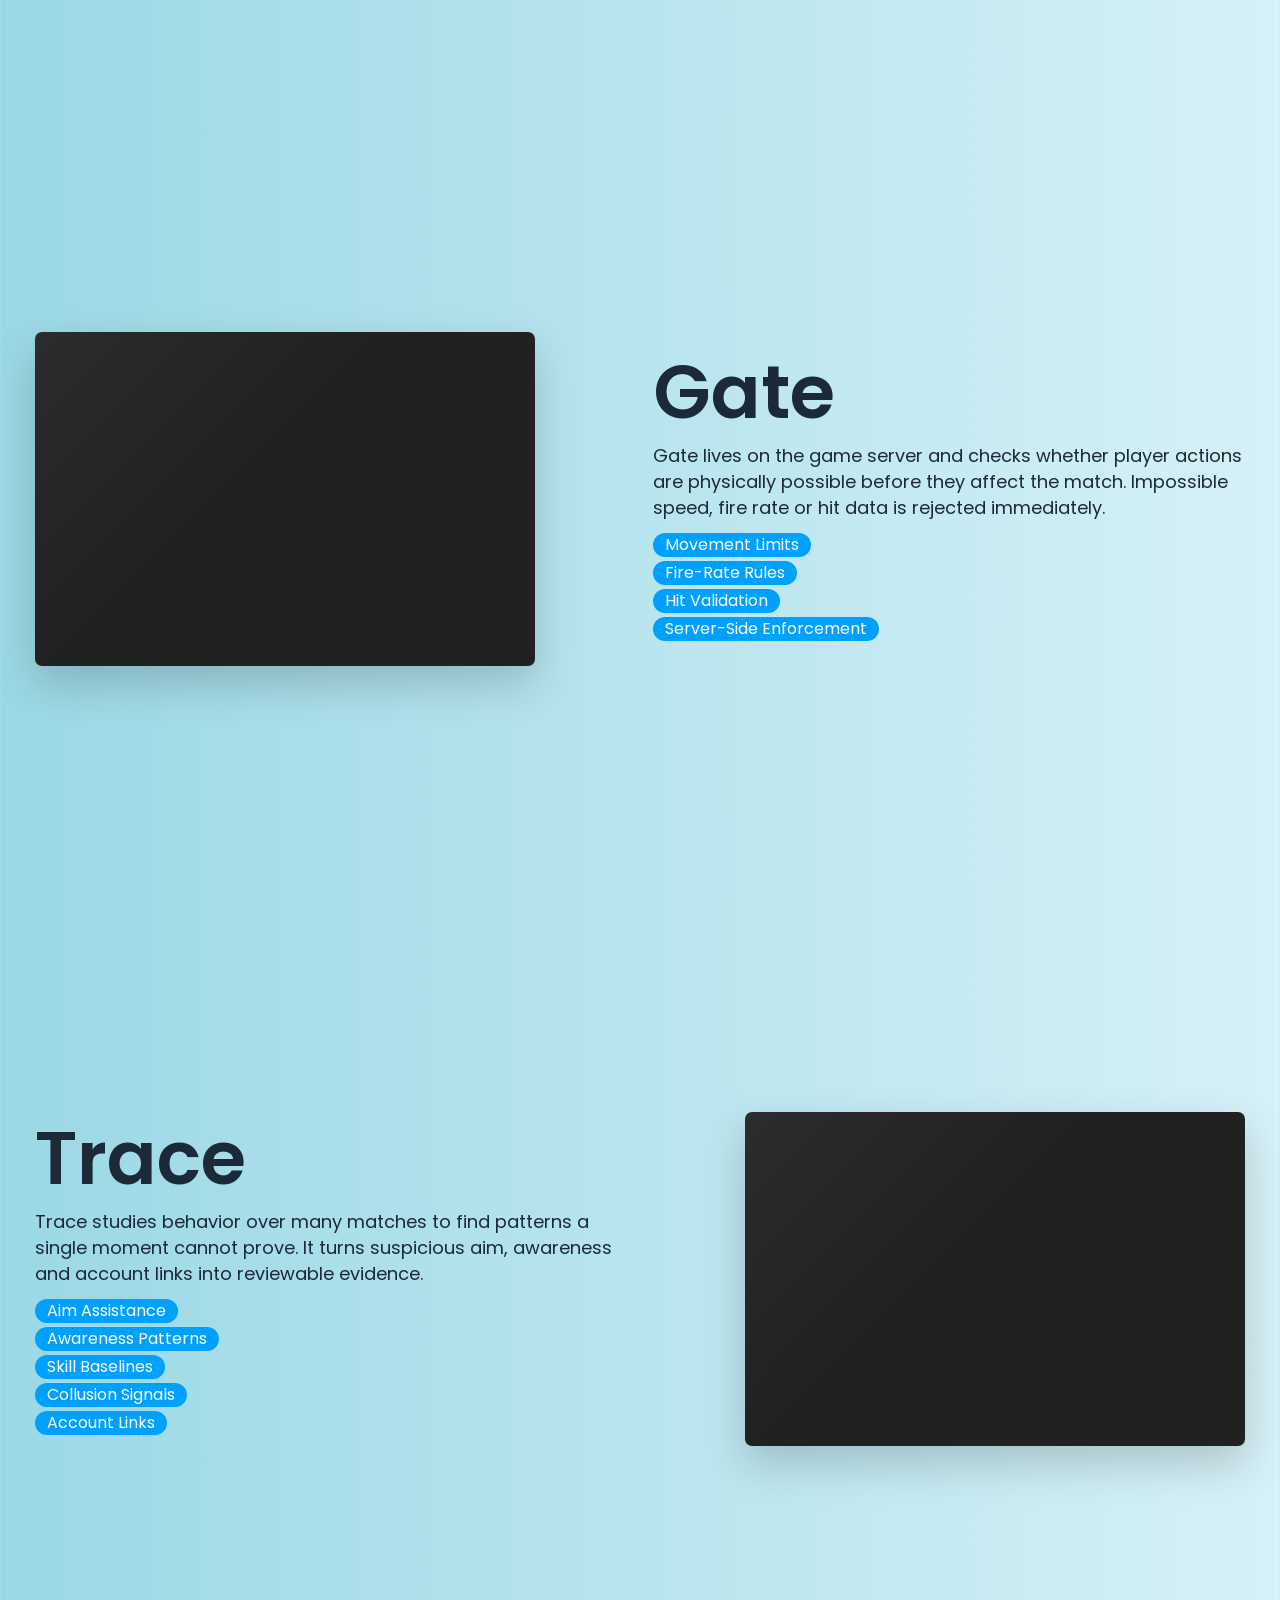
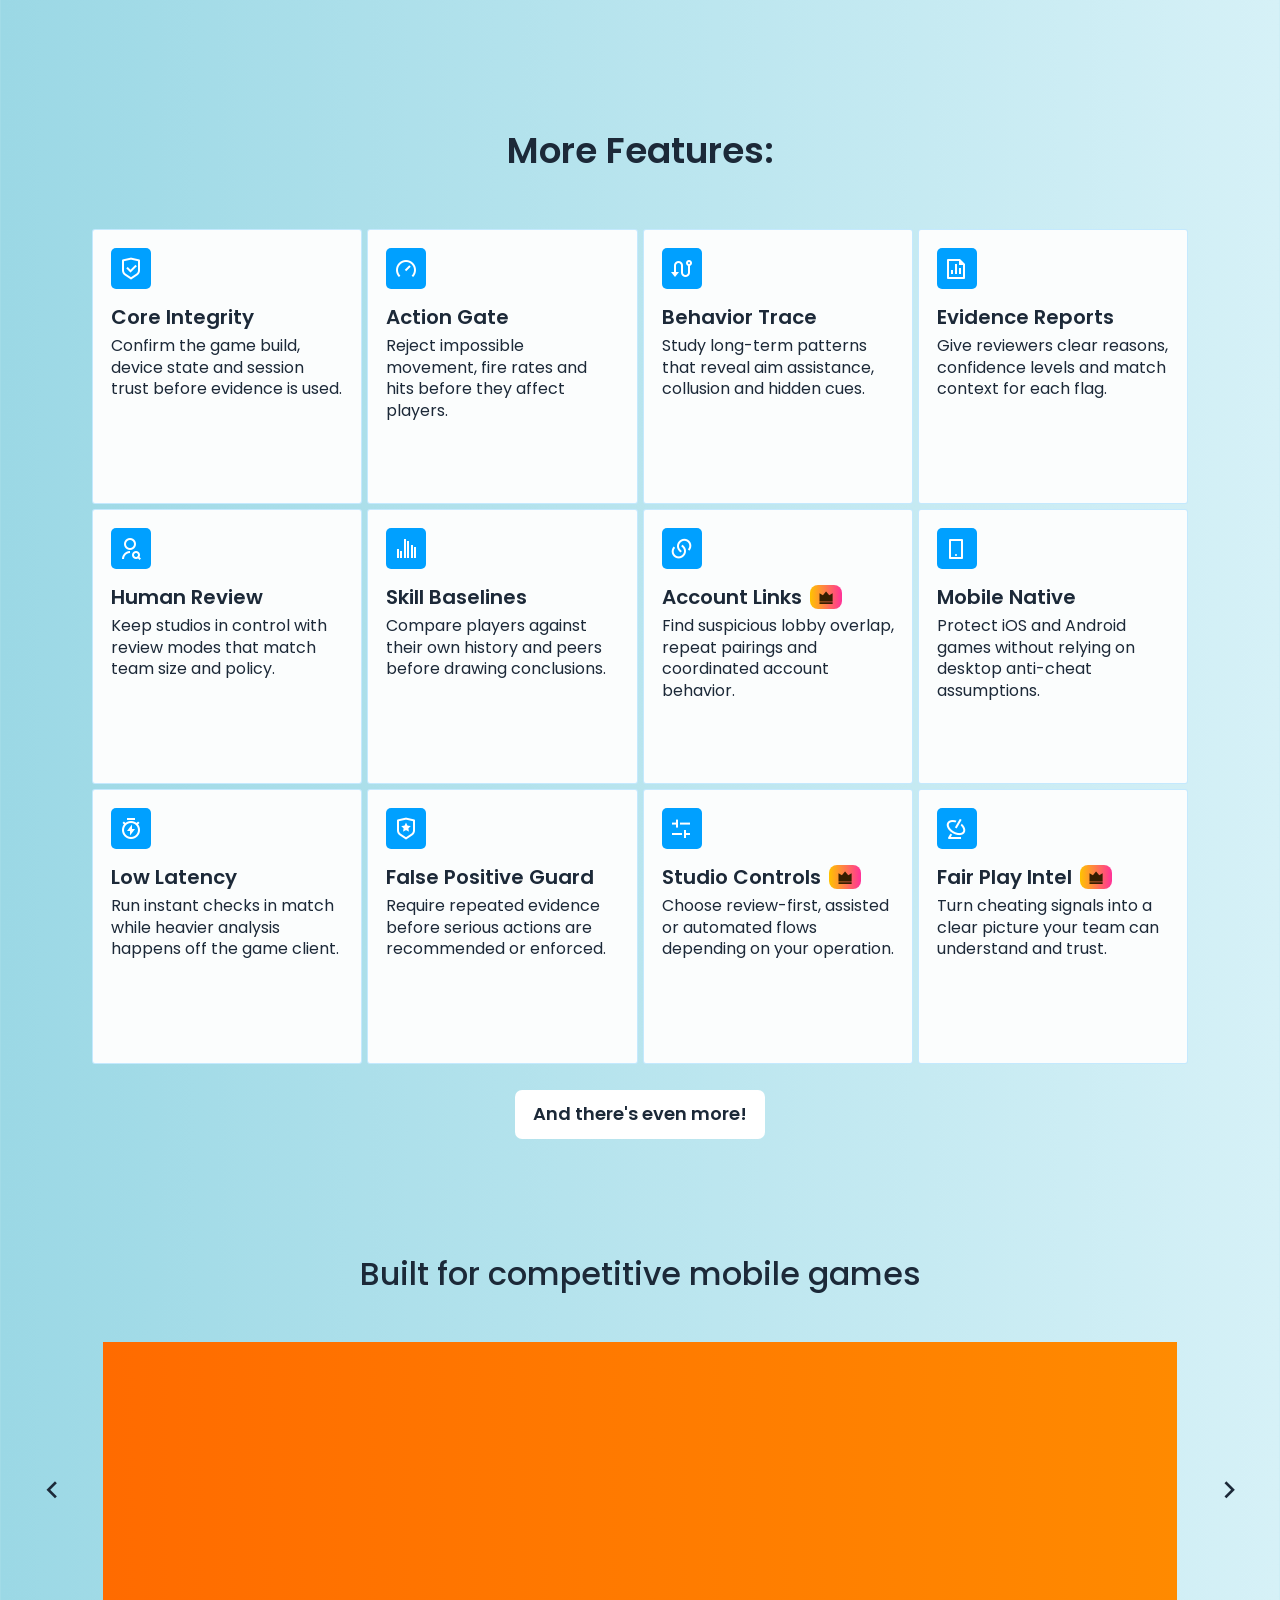
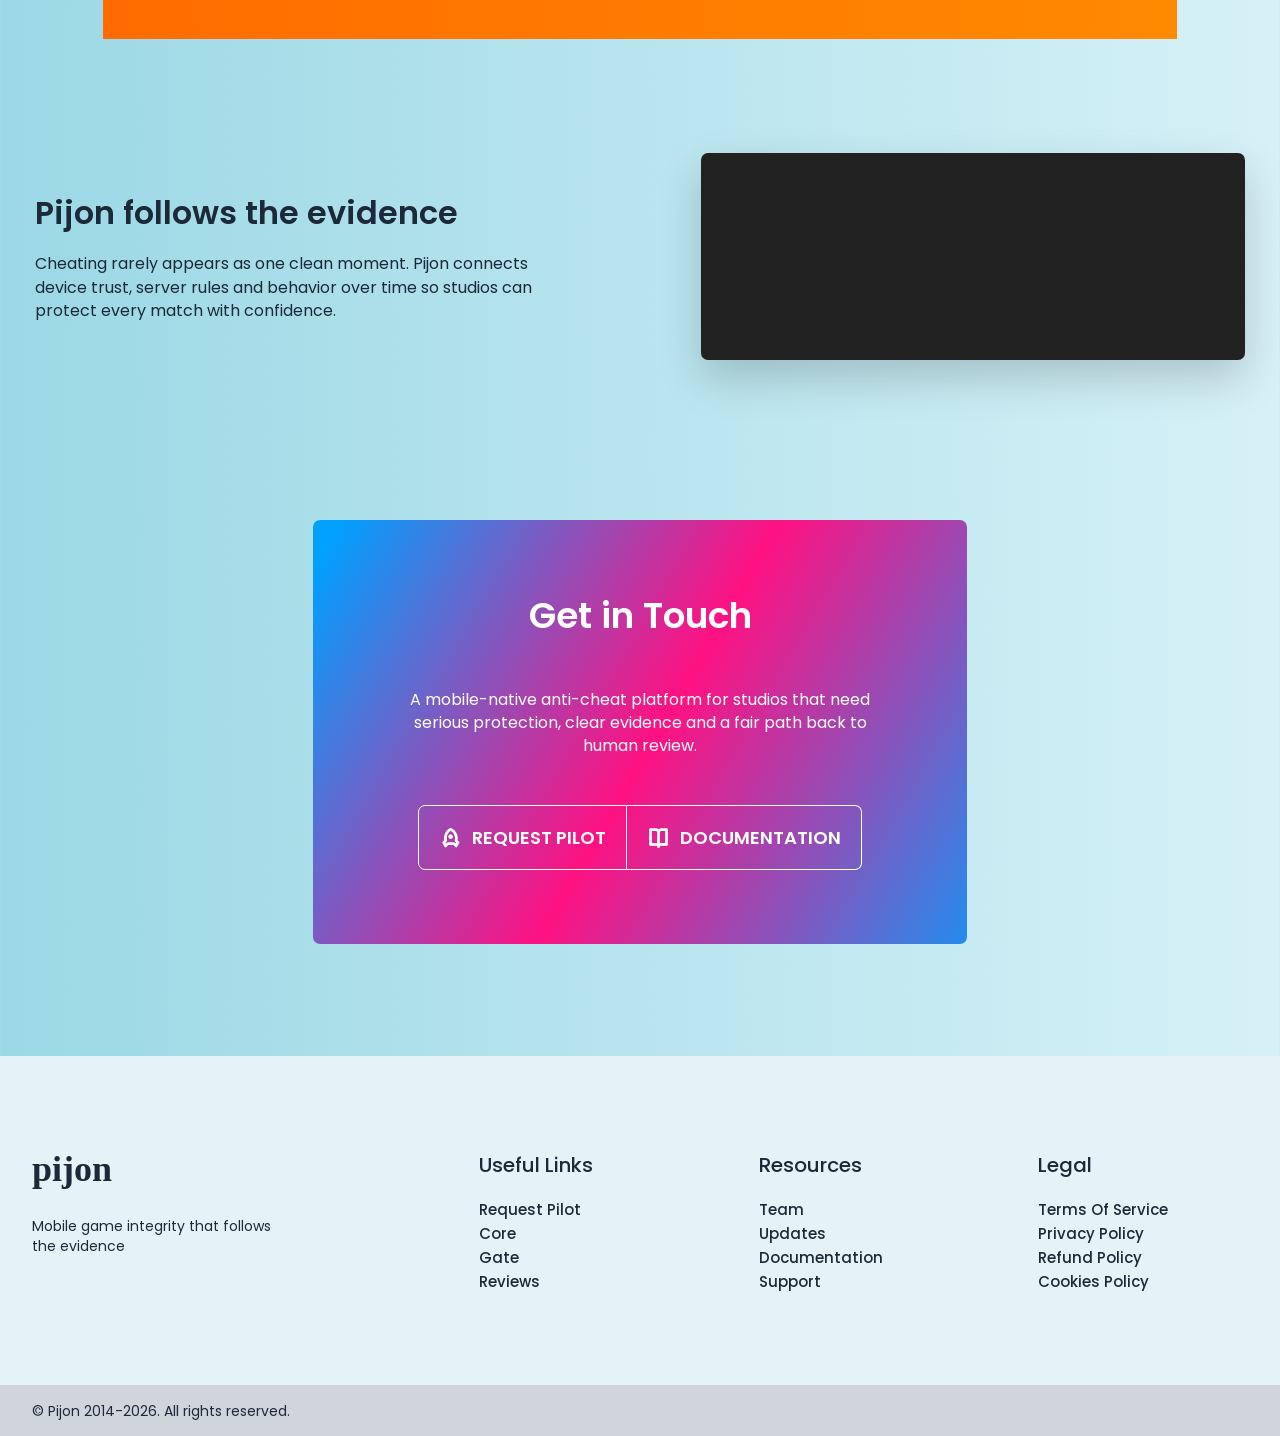
==== commit 42c4532c: "Expand premium flow docs and legal pages" ====
--- a/index.html
+++ b/index.html
@@ -29,16 +29,16 @@
   </head>
   <body>
     <div class="site-shell">
-      <header class="site-header" aria-label="Primary navigation">
+      <header class="site-header nav-collapsed" aria-label="Primary navigation">
         <a class="brand" href="#top" aria-label="Pijon home">pijon</a>
         <button
           class="nav-toggle"
           type="button"
           aria-controls="nav-tabs"
-          aria-expanded="true"
-          aria-label="Hide navigation links"
+          aria-expanded="false"
+          aria-label="Show navigation links"
         >
-          <i class="nav-toggle-arrow ri-arrow-right-s-line" aria-hidden="true"></i>
+          <i class="nav-toggle-arrow ri-arrow-down-s-line" aria-hidden="true"></i>
           <i class="nav-toggle-menu ri-menu-3-line" aria-hidden="true"></i>
         </button>
         <nav class="nav-tabs" id="nav-tabs" aria-label="Sections">
@@ -189,6 +189,13 @@
               Trace studies behavior over many matches to find patterns a single moment cannot
               prove. It turns suspicious aim, awareness and account links into reviewable evidence.
             </p>
+            <div class="tag-list" aria-label="Trace behavior analysis">
+              <span>Aim Assistance</span>
+              <span>Awareness Patterns</span>
+              <span>Skill Baselines</span>
+              <span>Collusion Signals</span>
+              <span>Account Links</span>
+            </div>
           </div>
           <div class="visual-panel feature-panel" aria-hidden="true"></div>
         </section>
@@ -329,10 +336,10 @@
           </nav>
           <nav class="footer-column" aria-label="Legal">
             <h2>Legal</h2>
-            <a href="#top">Terms Of Service</a>
-            <a href="#top">Privacy Policy</a>
-            <a href="#top">Refund Policy</a>
-            <a href="#top">Cookies Policy</a>
+            <a href="./terms-of-service.html">Terms Of Service</a>
+            <a href="./privacy-policy.html">Privacy Policy</a>
+            <a href="./refund-policy.html">Refund Policy</a>
+            <a href="./cookies-policy.html">Cookies Policy</a>
           </nav>
         </div>
         <div class="copyright">&copy; Pijon 2014-2026. All rights reserved.</div>
--- a/styles.css
+++ b/styles.css
@@ -233,7 +233,7 @@
 }
 
 .site-header.nav-collapsed .nav-toggle-arrow {
-  transform: rotate(180deg);
+  transform: none;
 }
 
 .site-header.nav-collapsed .nav-tabs {
@@ -2347,6 +2347,187 @@
   min-height: 0;
 }
 
+.premium-switcher {
+  display: grid;
+  gap: 14px;
+  grid-template-columns: repeat(2, minmax(0, 1fr));
+  margin-top: 34px;
+  max-width: 520px;
+}
+
+.premium-switcher button {
+  align-items: center;
+  background: #ffffff;
+  border: 0;
+  border-radius: 6px;
+  color: #202020;
+  cursor: pointer;
+  display: inline-flex;
+  font-family: inherit;
+  font-size: 15px;
+  font-weight: 500;
+  gap: 8px;
+  height: 52px;
+  justify-content: center;
+  padding: 0 18px;
+  transition:
+    box-shadow 180ms ease,
+    color 180ms ease,
+    transform 180ms ease;
+}
+
+.premium-switcher button:hover,
+.premium-switcher button:focus-visible,
+.premium-switcher button.is-active {
+  box-shadow: 0 14px 28px rgba(30, 4, 0, 0.24);
+  color: #d64f00;
+  transform: translateY(-2px);
+}
+
+.premium-view {
+  display: flex;
+  flex: 1;
+  flex-direction: column;
+  min-height: 0;
+}
+
+.premium-view[hidden] {
+  display: none;
+}
+
+.premium-view.is-active {
+  animation: premium-view-enter 360ms cubic-bezier(0.16, 0.84, 0.34, 1) both;
+}
+
+.premium-plan-grid {
+  display: grid;
+  flex: 1;
+  gap: 12px;
+  grid-template-columns: repeat(3, minmax(0, 1fr));
+  min-height: 0;
+}
+
+.premium-plan {
+  background: #282828;
+  border: 1px solid rgba(255, 255, 255, 0.08);
+  border-radius: 6px;
+  color: #ffffff;
+  display: flex;
+  flex-direction: column;
+  min-width: 0;
+  padding: 22px 18px 18px;
+  position: relative;
+  transition:
+    border-color 200ms ease,
+    box-shadow 200ms ease,
+    transform 200ms ease;
+}
+
+.premium-plan:hover {
+  border-color: rgba(255, 147, 0, 0.42);
+  box-shadow: 0 18px 34px rgba(0, 0, 0, 0.22);
+  transform: translateY(-3px);
+}
+
+.premium-plan > i {
+  align-items: center;
+  background: #00a0ff;
+  border-radius: 5px;
+  color: #ffffff;
+  display: inline-flex;
+  font-size: 23px;
+  height: 42px;
+  justify-content: center;
+  width: 42px;
+}
+
+.premium-plan-featured {
+  border-color: #ff9300;
+}
+
+.premium-plan-featured::before {
+  background: #ff9300;
+  content: "";
+  height: 4px;
+  inset: 0 0 auto;
+  position: absolute;
+}
+
+.premium-plan-featured > i {
+  background: #ff9300;
+  color: #202020;
+}
+
+.premium-plan h3 {
+  font-size: 22px;
+  margin: 18px 0 4px;
+}
+
+.premium-price {
+  align-items: baseline;
+  display: flex;
+  flex-wrap: wrap;
+  gap: 4px;
+  margin: 7px 0 11px;
+}
+
+.premium-price span {
+  font-size: 30px;
+  font-weight: 600;
+  line-height: 1;
+}
+
+.premium-price small {
+  color: #a9a9a9;
+  font-size: 11px;
+}
+
+.premium-plan > strong {
+  color: #c9c9c9;
+  font-size: 12px;
+  font-weight: 400;
+}
+
+.premium-plan > a {
+  align-items: center;
+  background: #ffffff;
+  border-radius: 5px;
+  color: #202020;
+  display: inline-flex;
+  font-size: 13px;
+  font-weight: 600;
+  gap: 6px;
+  justify-content: center;
+  margin-top: auto;
+  min-height: 42px;
+  padding: 0 10px;
+  transition:
+    background-color 180ms ease,
+    box-shadow 180ms ease,
+    transform 180ms ease;
+}
+
+.premium-plan-featured > a {
+  background: #ff9300;
+}
+
+.premium-plan > a:hover {
+  box-shadow: 0 10px 22px rgba(0, 0, 0, 0.22);
+  transform: translateY(-2px);
+}
+
+@keyframes premium-view-enter {
+  from {
+    opacity: 0;
+    transform: translateY(10px);
+  }
+
+  to {
+    opacity: 1;
+    transform: translateY(0);
+  }
+}
+
 .premium-feature {
   align-items: center;
   background: #282828;
@@ -2508,6 +2689,8 @@
   align-self: start;
   display: flex;
   flex-direction: column;
+  max-height: calc(100vh - 136px);
+  overflow-y: auto;
   position: sticky;
   top: 112px;
 }
@@ -2562,6 +2745,137 @@
   font-size: 16px;
   margin: 0;
   max-width: 650px;
+}
+
+.docs-content p + p {
+  margin-top: 14px;
+}
+
+.docs-content h3 {
+  font-size: 19px;
+  margin: 30px 0 12px;
+}
+
+.docs-content ul,
+.docs-content ol {
+  display: grid;
+  gap: 10px;
+  margin: 20px 0 0;
+  max-width: 680px;
+  padding-left: 21px;
+}
+
+.docs-content li {
+  color: var(--muted);
+  font-size: 15px;
+  padding-left: 4px;
+}
+
+.docs-steps {
+  counter-reset: docs-step;
+  list-style: none;
+  padding-left: 0 !important;
+}
+
+.docs-steps li {
+  align-items: start;
+  counter-increment: docs-step;
+  display: grid;
+  gap: 4px 12px;
+  grid-template-columns: 34px 1fr;
+}
+
+.docs-steps li::before {
+  align-items: center;
+  background: #00a0ff;
+  border-radius: 5px;
+  color: #ffffff;
+  content: counter(docs-step);
+  display: inline-flex;
+  font-size: 13px;
+  font-weight: 600;
+  grid-row: 1 / 3;
+  height: 30px;
+  justify-content: center;
+  width: 30px;
+}
+
+.docs-steps strong {
+  color: var(--text);
+  font-size: 15px;
+}
+
+.docs-content table {
+  border-collapse: collapse;
+  font-size: 14px;
+  margin-top: 28px;
+  width: 100%;
+}
+
+.docs-content th,
+.docs-content td {
+  border-bottom: 1px solid var(--surface-border);
+  padding: 13px 12px;
+  text-align: left;
+  vertical-align: top;
+}
+
+.docs-content th {
+  background: rgba(0, 160, 255, 0.08);
+  color: var(--text);
+  font-weight: 600;
+}
+
+.docs-content td {
+  color: var(--muted);
+}
+
+.docs-content pre {
+  background: #171b1f;
+  border: 1px solid rgba(255, 255, 255, 0.08);
+  border-radius: 6px;
+  color: #eef7fb;
+  font-family: "SFMono-Regular", Consolas, "Liberation Mono", monospace;
+  font-size: 13px;
+  line-height: 1.6;
+  margin: 26px 0 0;
+  overflow-x: auto;
+  padding: 20px;
+}
+
+.docs-callout {
+  align-items: flex-start;
+  background: rgba(0, 160, 255, 0.08);
+  border-left: 3px solid #00a0ff;
+  display: flex;
+  gap: 13px;
+  margin-top: 28px;
+  padding: 18px;
+}
+
+.docs-callout > i {
+  color: #00a0ff;
+  font-size: 22px;
+  line-height: 1;
+}
+
+.docs-callout strong {
+  display: block;
+  font-size: 15px;
+  margin-bottom: 4px;
+}
+
+.docs-callout p {
+  font-size: 14px;
+}
+
+.docs-callout-warning {
+  background: rgba(255, 147, 0, 0.08);
+  border-left-color: #ff9300;
+}
+
+.docs-callout-warning > i {
+  color: #ff9300;
 }
 
 .docs-content section > a {
@@ -2578,6 +2892,281 @@
   padding: 0 16px;
 }
 
+.checkout-body .checkout-shell {
+  background:
+    linear-gradient(135deg, var(--section-start), var(--section-end)),
+    var(--body-band);
+  min-height: 100vh;
+}
+
+.checkout-page {
+  align-items: stretch;
+  background:
+    linear-gradient(135deg, var(--section-start), var(--section-end)),
+    var(--body-band);
+  color: var(--text);
+  display: grid;
+  gap: 0;
+  grid-template-columns: minmax(300px, 0.8fr) minmax(430px, 1.2fr);
+  justify-content: center;
+  min-height: 100vh;
+  padding: 150px max(24px, calc((100% - 980px) / 2)) 80px;
+}
+
+.checkout-summary,
+.checkout-form {
+  min-height: 540px;
+  padding: 54px;
+}
+
+.checkout-summary {
+  background: #202020;
+  border-radius: 7px 0 0 7px;
+  color: #ffffff;
+}
+
+.checkout-summary > span {
+  color: #ff9300;
+  font-size: 12px;
+  font-weight: 600;
+  text-transform: uppercase;
+}
+
+.checkout-summary h1 {
+  font-size: 46px;
+  margin: 10px 0 26px;
+}
+
+.checkout-price {
+  align-items: baseline;
+  display: flex;
+  gap: 8px;
+}
+
+.checkout-price strong {
+  font-size: 42px;
+}
+
+.checkout-price small,
+.checkout-summary p {
+  color: #b8b8b8;
+}
+
+.checkout-summary > a {
+  align-items: center;
+  display: inline-flex;
+  font-size: 14px;
+  gap: 7px;
+  margin-top: 46px;
+}
+
+.checkout-form {
+  background: var(--surface-strong);
+  border: 1px solid var(--surface-border);
+  border-radius: 0 7px 7px 0;
+  display: flex;
+  flex-direction: column;
+  gap: 17px;
+}
+
+.checkout-form h2 {
+  font-size: 26px;
+  margin: 0 0 8px;
+}
+
+.checkout-form label {
+  display: grid;
+  font-size: 13px;
+  font-weight: 500;
+  gap: 7px;
+}
+
+.checkout-form input {
+  background: var(--surface);
+  border: 1px solid var(--surface-border);
+  border-radius: 5px;
+  color: var(--text);
+  font: inherit;
+  height: 44px;
+  padding: 0 12px;
+}
+
+.checkout-fields {
+  display: grid;
+  gap: 12px;
+  grid-template-columns: repeat(2, minmax(0, 1fr));
+}
+
+.checkout-form .checkout-consent {
+  align-items: flex-start;
+  display: flex;
+  font-weight: 400;
+  gap: 10px;
+  line-height: 1.4;
+}
+
+.checkout-consent input {
+  flex: 0 0 auto;
+  height: 18px;
+  margin: 1px 0 0;
+  width: 18px;
+}
+
+.checkout-consent a {
+  color: #00a0ff;
+}
+
+.checkout-form > button {
+  align-items: center;
+  background: #ff9300;
+  border: 0;
+  border-radius: 6px;
+  color: #202020;
+  cursor: pointer;
+  display: inline-flex;
+  font: inherit;
+  font-size: 14px;
+  font-weight: 600;
+  gap: 8px;
+  justify-content: center;
+  margin-top: auto;
+  min-height: 48px;
+}
+
+.checkout-status {
+  color: var(--muted);
+  font-size: 12px;
+  margin: 0;
+  min-height: 34px;
+}
+
+.legal-body .legal-shell {
+  background:
+    linear-gradient(90deg, var(--section-start), var(--section-end)),
+    var(--body-band);
+  min-height: 100vh;
+}
+
+.legal-page {
+  background:
+    linear-gradient(90deg, var(--section-start), var(--section-end)),
+    var(--body-band);
+  color: var(--text);
+  min-height: 100vh;
+  padding: 138px 24px 110px;
+}
+
+.legal-page article {
+  margin: 0 auto;
+  max-width: 820px;
+}
+
+.legal-heading {
+  border-bottom: 1px solid var(--surface-border);
+  margin-bottom: 50px;
+  padding-bottom: 42px;
+}
+
+.legal-heading > span {
+  color: #00a0ff;
+  font-size: 12px;
+  font-weight: 600;
+  text-transform: uppercase;
+}
+
+.legal-heading h1 {
+  font-size: 50px;
+  line-height: 1.08;
+  margin: 8px 0 18px;
+}
+
+.legal-heading p {
+  color: var(--muted);
+  font-size: 15px;
+  margin: 0;
+  max-width: 740px;
+}
+
+.legal-page section {
+  border-bottom: 1px solid var(--surface-border);
+  padding: 0 0 38px;
+}
+
+.legal-page section + section {
+  padding-top: 38px;
+}
+
+.legal-page h2 {
+  font-size: 23px;
+  line-height: 1.25;
+  margin: 0 0 14px;
+}
+
+.legal-page p {
+  color: var(--muted);
+  font-size: 15px;
+  margin: 0;
+}
+
+.legal-page p + p {
+  margin-top: 13px;
+}
+
+.legal-page ul {
+  display: grid;
+  gap: 9px;
+  margin: 18px 0 0;
+  padding-left: 21px;
+}
+
+.legal-page li {
+  color: var(--muted);
+  font-size: 15px;
+  padding-left: 4px;
+}
+
+.legal-page a {
+  color: #007fc9;
+  text-decoration: underline;
+  text-underline-offset: 2px;
+}
+
+:root[data-theme="dark"] .legal-page a {
+  color: #66c8ff;
+}
+
+.legal-page table {
+  border-collapse: collapse;
+  font-size: 14px;
+  margin-top: 24px;
+  width: 100%;
+}
+
+.legal-page th,
+.legal-page td {
+  border-bottom: 1px solid var(--surface-border);
+  padding: 12px;
+  text-align: left;
+  vertical-align: top;
+}
+
+.legal-page th {
+  background: rgba(0, 160, 255, 0.08);
+  color: var(--text);
+}
+
+.legal-page td {
+  color: var(--muted);
+}
+
+.legal-page code {
+  background: rgba(0, 160, 255, 0.08);
+  border-radius: 3px;
+  font-family: "SFMono-Regular", Consolas, "Liberation Mono", monospace;
+  font-size: 0.92em;
+  padding: 2px 5px;
+}
+
 @media (max-width: 1120px) {
   .pricing-layout {
     gap: 30px;
@@ -2595,6 +3184,11 @@
 
   .docs-page {
     gap: 42px;
+  }
+
+  .checkout-summary,
+  .checkout-form {
+    padding: 38px;
   }
 }
 
@@ -2638,6 +3232,17 @@
     max-width: 430px;
   }
 
+  .premium-switcher {
+    gap: 8px;
+    margin-top: 12px;
+    max-width: none;
+  }
+
+  .premium-switcher button {
+    font-size: 13px;
+    height: 40px;
+  }
+
   .pricing-intro ul {
     gap: 3px;
     margin: 10px 0 12px;
@@ -2732,6 +3337,43 @@
     width: 34px;
   }
 
+  .premium-plan-grid {
+    gap: 6px;
+  }
+
+  .premium-plan {
+    padding: 12px 8px 9px;
+  }
+
+  .premium-plan > i {
+    font-size: 17px;
+    height: 32px;
+    width: 32px;
+  }
+
+  .premium-plan h3 {
+    font-size: 15px;
+    margin: 9px 0 2px;
+  }
+
+  .premium-price {
+    margin: 3px 0 6px;
+  }
+
+  .premium-price span {
+    font-size: 19px;
+  }
+
+  .premium-plan > strong {
+    display: none;
+  }
+
+  .premium-plan > a {
+    font-size: 10px;
+    min-height: 34px;
+    padding: 0 4px;
+  }
+
   .support-page {
     padding-top: 72px;
   }
@@ -2760,6 +3402,56 @@
 
   .docs-content h2 {
     font-size: 28px;
+  }
+
+  .checkout-page {
+    grid-template-columns: 1fr;
+    padding: 104px 16px 40px;
+  }
+
+  .checkout-summary,
+  .checkout-form {
+    min-height: 0;
+    padding: 28px 24px;
+  }
+
+  .checkout-summary {
+    border-radius: 7px 7px 0 0;
+  }
+
+  .checkout-summary h1 {
+    font-size: 34px;
+    margin-bottom: 12px;
+  }
+
+  .checkout-summary > a {
+    margin-top: 18px;
+  }
+
+  .checkout-form {
+    border-radius: 0 0 7px 7px;
+  }
+
+  .checkout-fields {
+    grid-template-columns: 1fr;
+  }
+
+  .legal-page {
+    padding: 112px 20px 72px;
+  }
+
+  .legal-heading {
+    margin-bottom: 38px;
+    padding-bottom: 32px;
+  }
+
+  .legal-heading h1 {
+    font-size: 38px;
+  }
+
+  .legal-page table {
+    display: block;
+    overflow-x: auto;
   }
 }
 
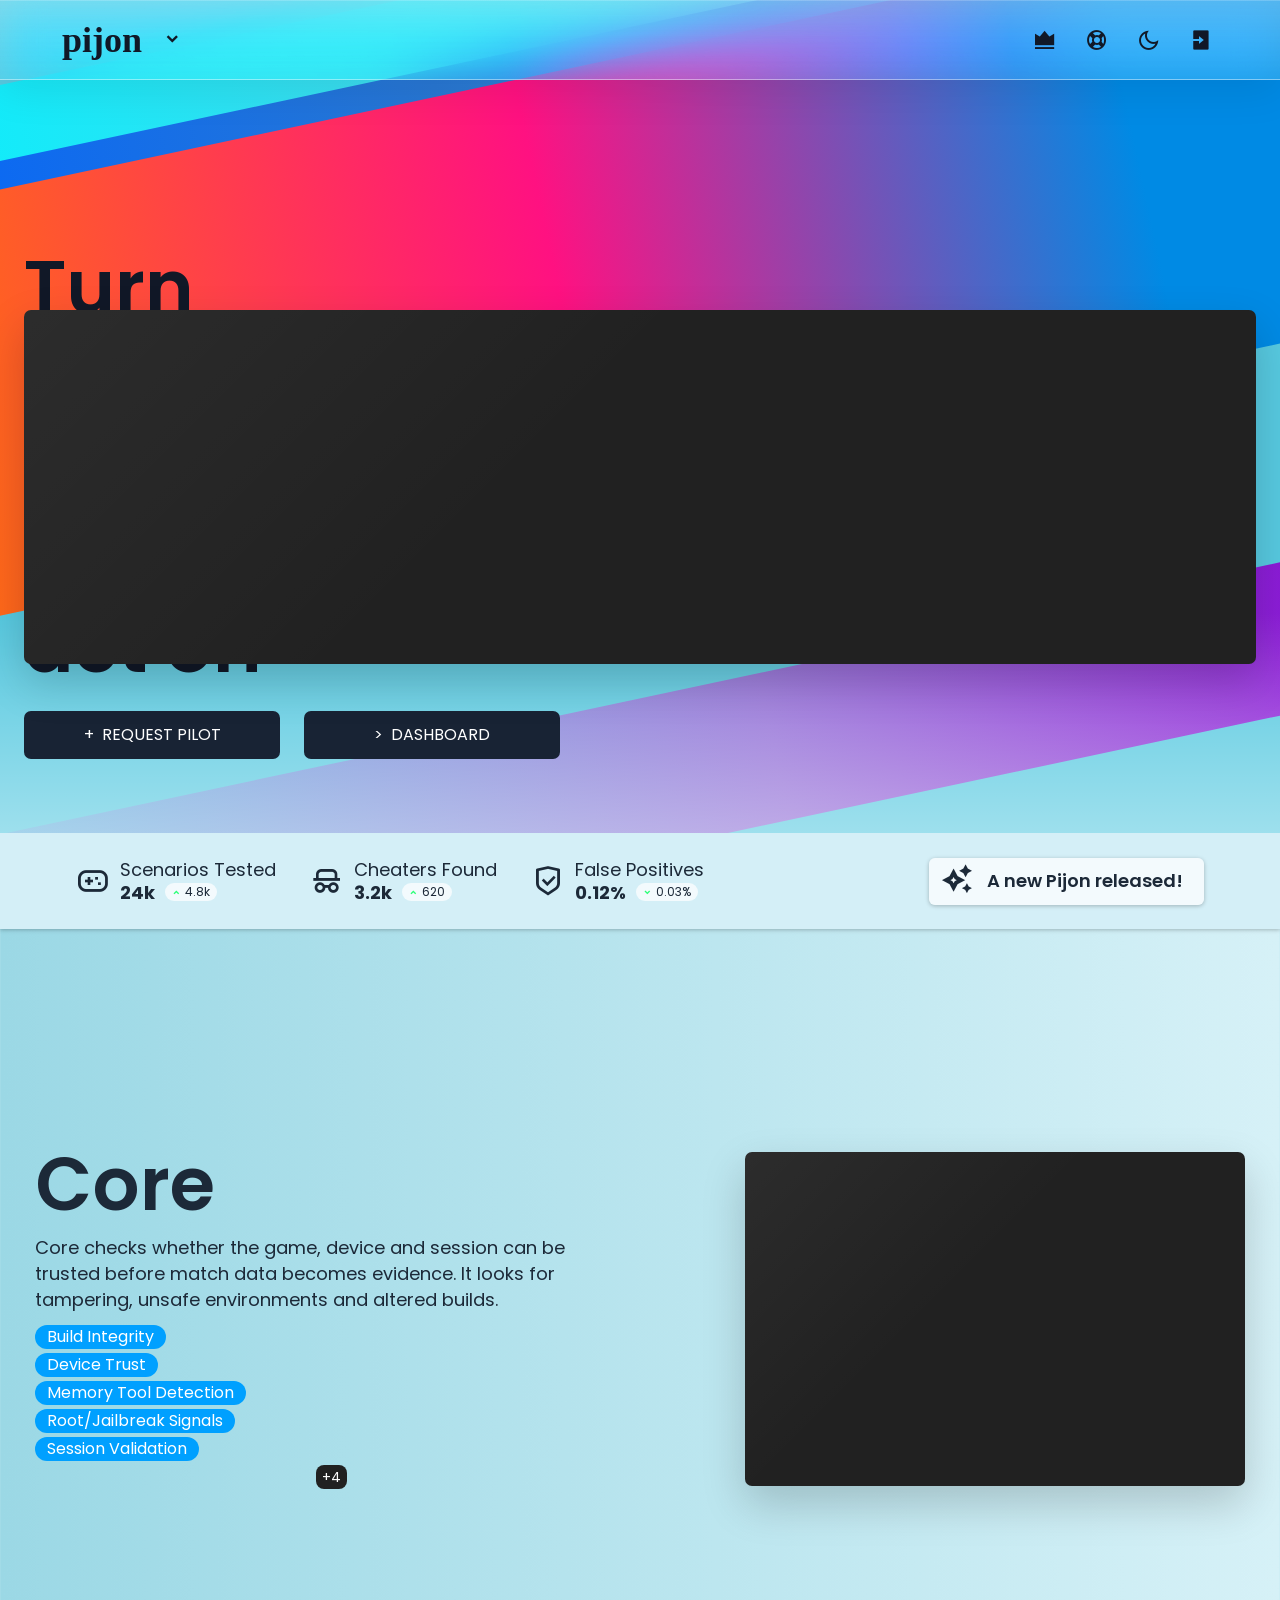
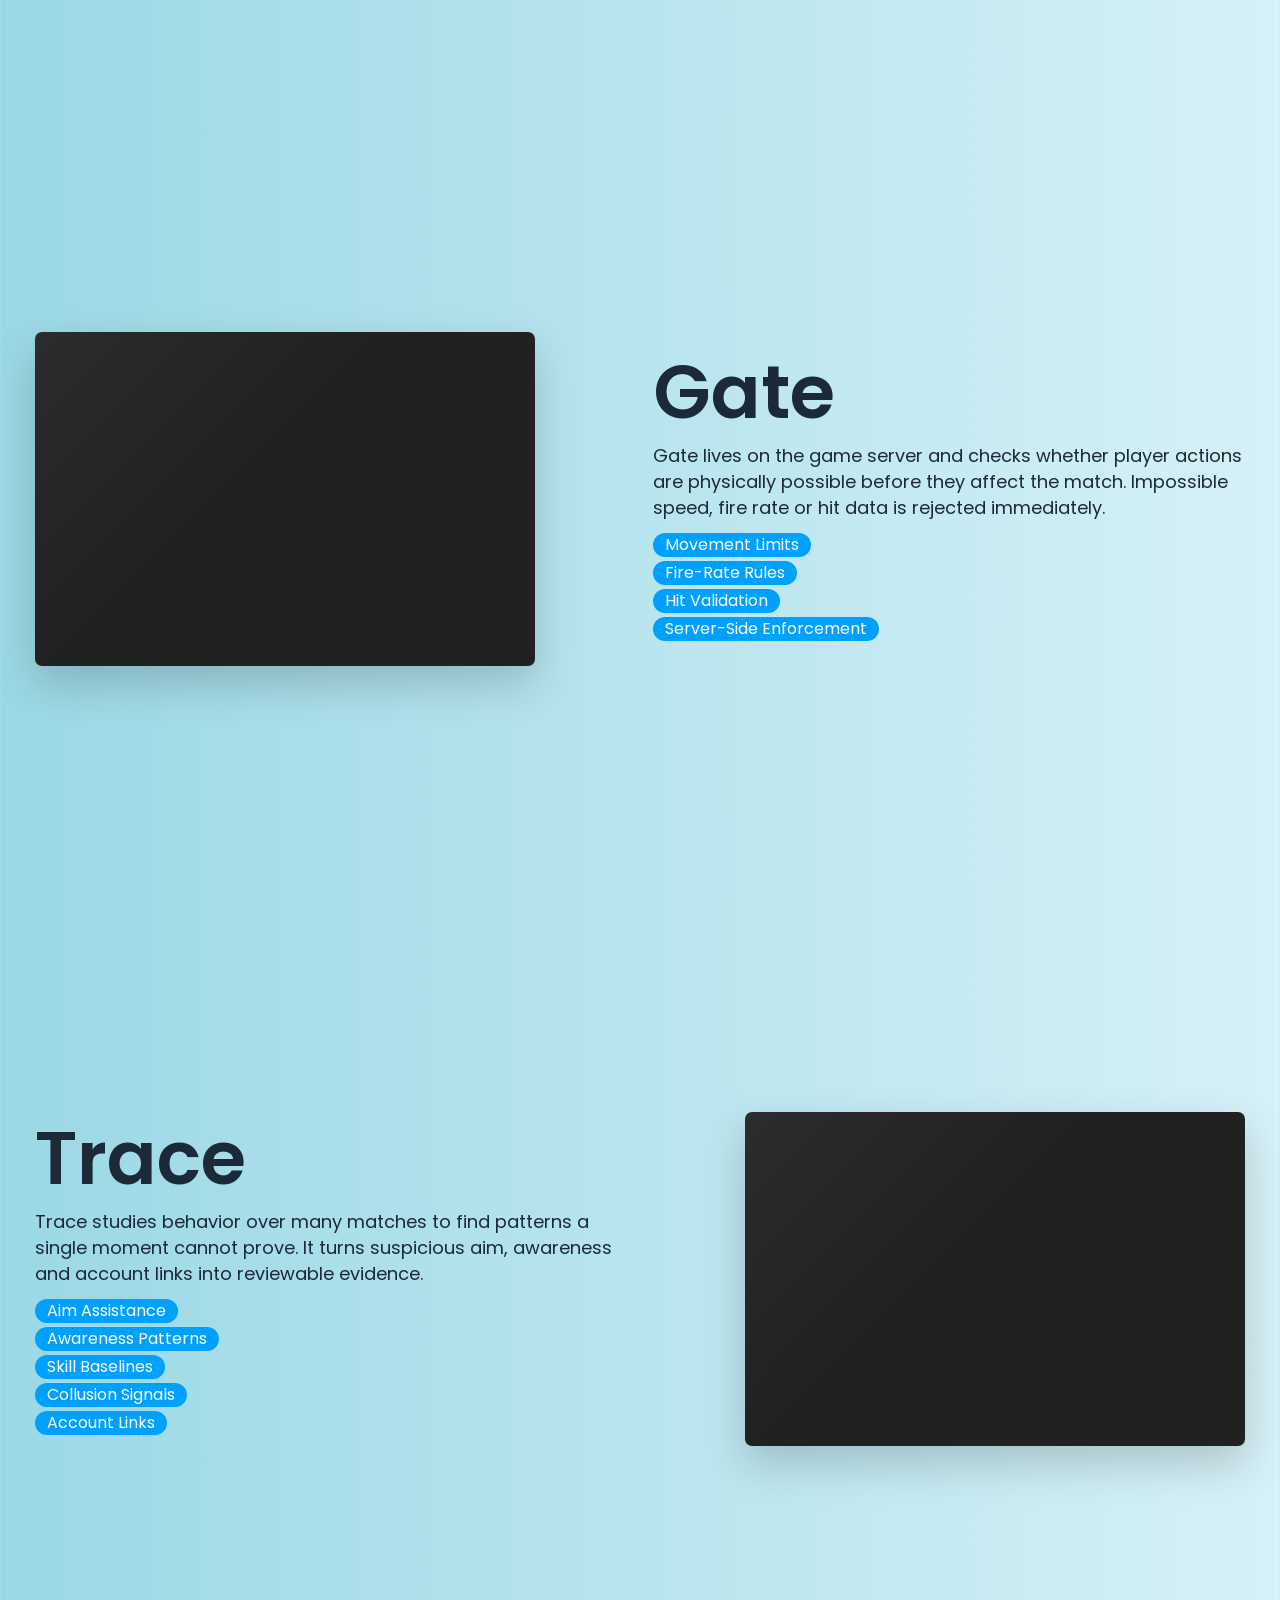
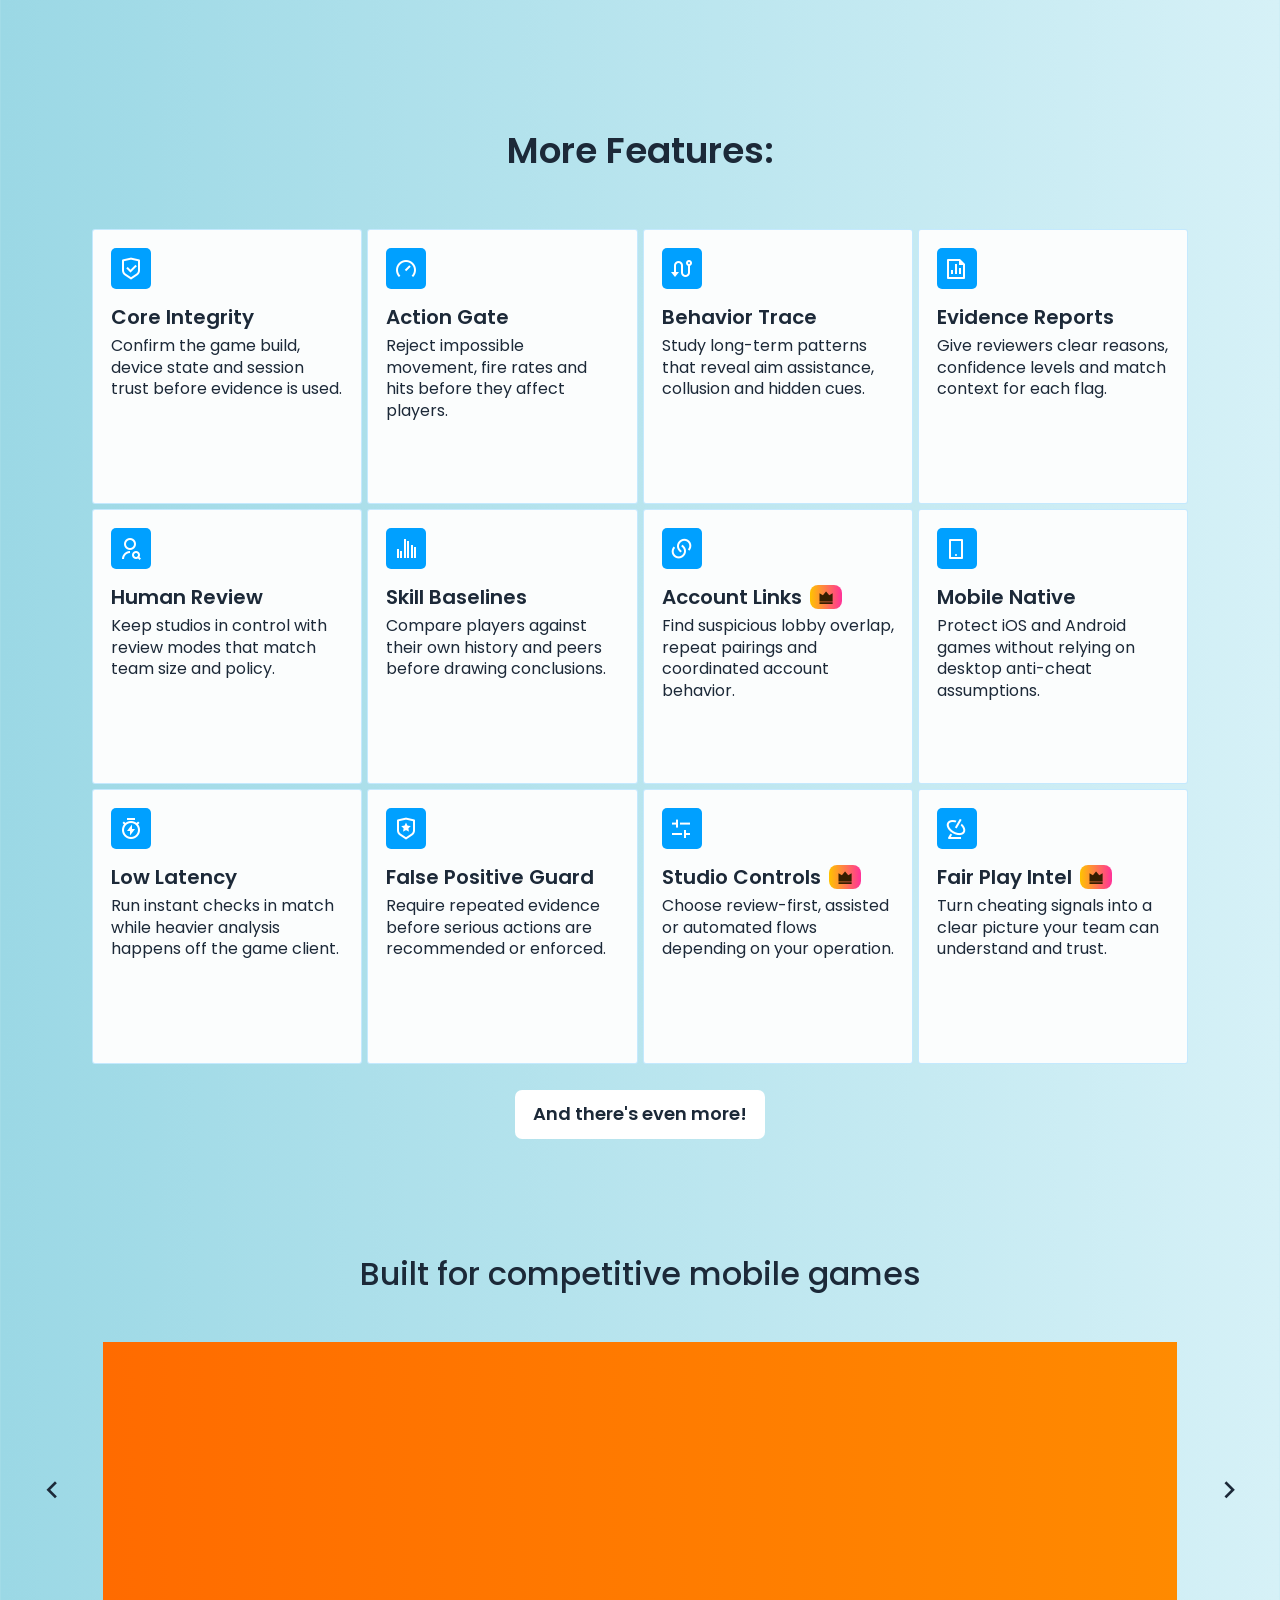
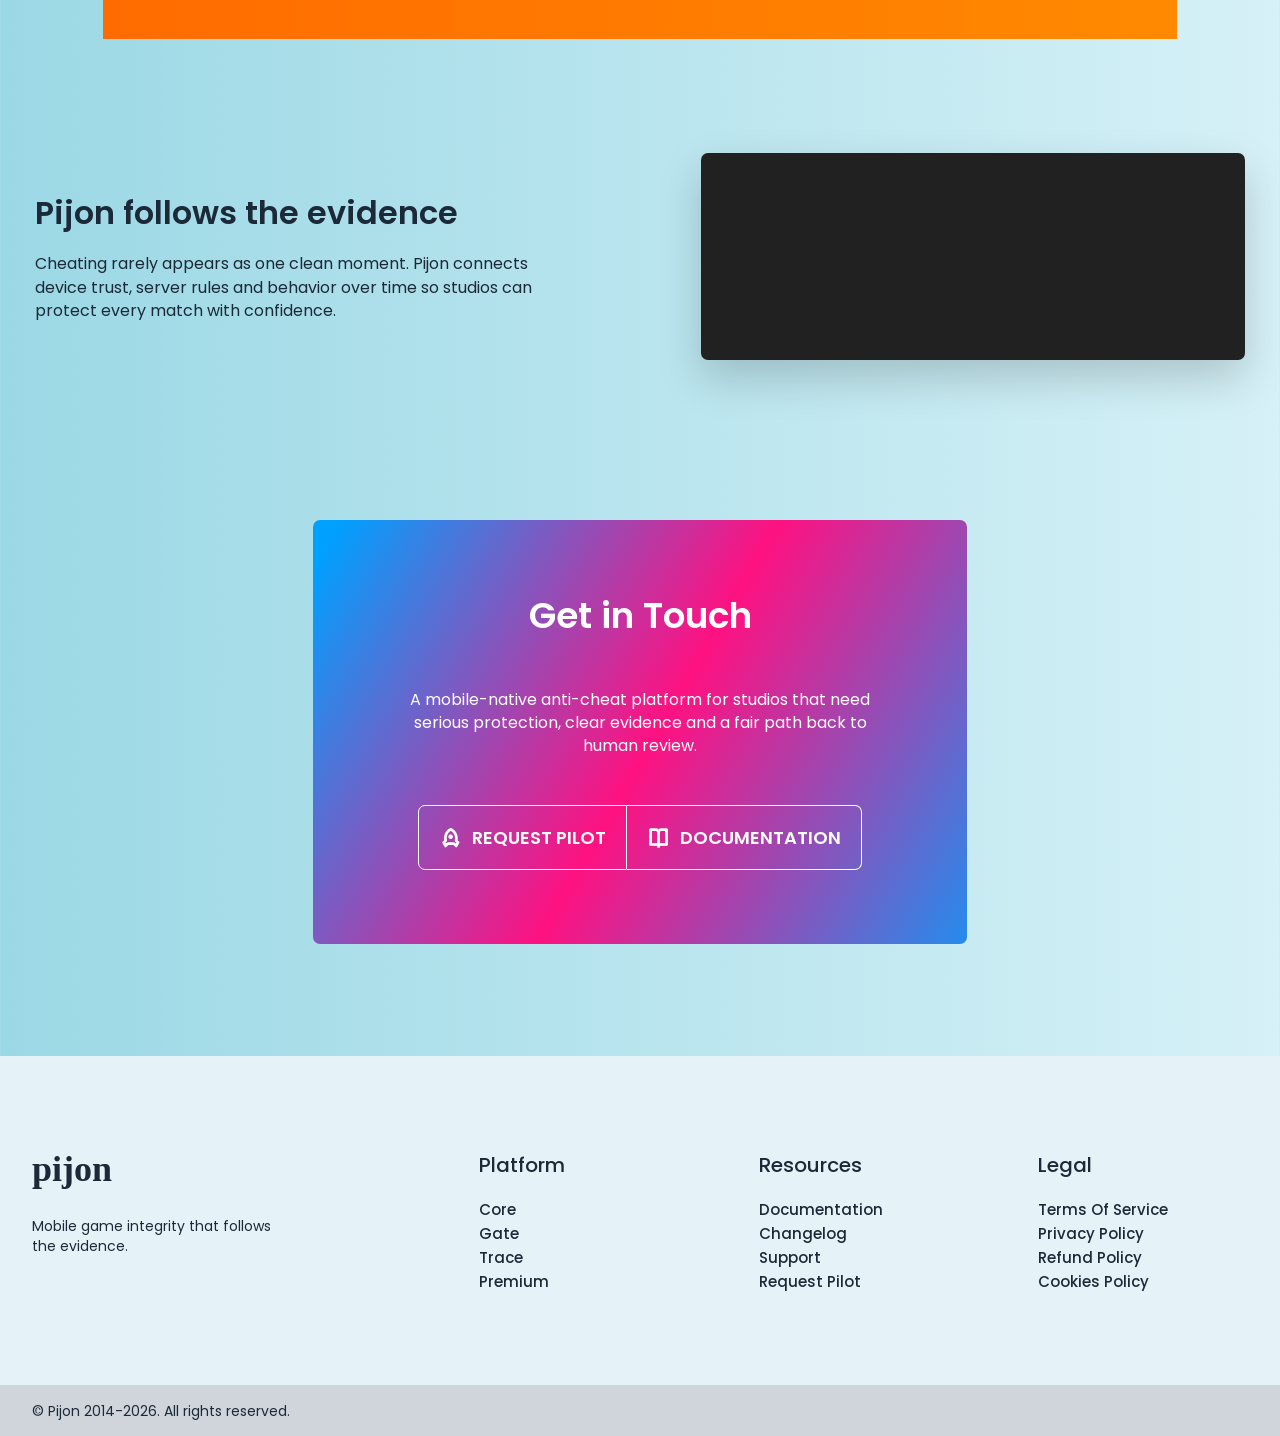
==== commit a418aea1: "Refine footer docs and changelog effects" ====
--- a/index.html
+++ b/index.html
@@ -318,21 +318,21 @@
         <div class="footer-inner">
           <div class="footer-brand">
             <a class="brand" href="#top">pijon</a>
-            <p>Mobile game integrity that follows the evidence</p>
-          </div>
-          <nav class="footer-column" aria-label="Useful links">
-            <h2>Useful Links</h2>
-            <a href="#contact">Request Pilot</a>
+            <p>Mobile game integrity that follows the evidence.</p>
+          </div>
+          <nav class="footer-column" aria-label="Platform">
+            <h2>Platform</h2>
             <a href="#platform">Core</a>
             <a href="#studios">Gate</a>
-            <a href="#reviews">Reviews</a>
+            <a href="#features">Trace</a>
+            <a href="./premium.html">Premium</a>
           </nav>
           <nav class="footer-column" aria-label="Resources">
             <h2>Resources</h2>
-            <a href="#studios">Team</a>
-            <a href="./documentation.html">Updates</a>
             <a href="./documentation.html">Documentation</a>
+            <a href="./documentation.html#updates">Changelog</a>
             <a href="./support.html">Support</a>
+            <a href="#contact">Request Pilot</a>
           </nav>
           <nav class="footer-column" aria-label="Legal">
             <h2>Legal</h2>
--- a/styles.css
+++ b/styles.css
@@ -167,6 +167,216 @@
   line-height: 1;
 }
 
+.site-header .brand {
+  transition:
+    opacity 180ms ease,
+    transform 180ms ease;
+}
+
+.site-header .brand:hover,
+.site-header .brand:focus-visible {
+  opacity: 0.86;
+  transform: translateY(-1px);
+}
+
+.mascot-peek {
+  --mascot-flip: 1;
+  filter: drop-shadow(0 12px 18px rgba(0, 22, 46, 0.2));
+  opacity: 0;
+  pointer-events: none;
+  position: fixed;
+  transform-origin: center;
+  transition:
+    opacity 220ms ease,
+    transform 520ms cubic-bezier(0.16, 0.84, 0.34, 1);
+  width: clamp(100px, 9vw, 136px);
+  z-index: 70;
+}
+
+.mascot-peek img {
+  height: auto;
+  width: 100%;
+}
+
+.mascot-peek.is-visible {
+  opacity: 1;
+}
+
+.mascot-peek-bottom-left {
+  bottom: -1px;
+  left: 4.5vw;
+  transform: translate3d(-50%, 112%, 0) rotate(-2deg);
+}
+
+.mascot-peek-bottom-left.is-visible {
+  transform: translate3d(-50%, 4%, 0) rotate(-2deg);
+}
+
+.mascot-peek-bottom-right {
+  bottom: -1px;
+  left: 95.5vw;
+  transform: translate3d(-50%, 112%, 0) rotate(2deg);
+}
+
+.mascot-peek-bottom-right.is-visible {
+  transform: translate3d(-50%, 4%, 0) rotate(2deg);
+}
+
+.mascot-peek-side-left {
+  --mascot-flip: -1;
+  left: 0;
+  top: 54vh;
+  transform: translate3d(-112%, -50%, 0);
+  width: clamp(76px, 6vw, 96px);
+}
+
+.mascot-peek-side-left.is-visible {
+  transform: translate3d(-42%, -50%, 0);
+}
+
+.mascot-peek-side-right {
+  right: 0;
+  top: 38vh;
+  transform: translate3d(112%, -50%, 0);
+  width: clamp(76px, 6vw, 96px);
+}
+
+.mascot-peek-side-right.is-visible {
+  transform: translate3d(42%, -50%, 0);
+}
+
+.mascot-peek.is-visible img {
+  animation: mascot-peek-hello 1100ms ease-in-out both;
+}
+
+@keyframes mascot-peek-hello {
+  0%,
+  100% {
+    transform: translateY(0) scaleX(var(--mascot-flip));
+  }
+
+  48% {
+    transform: translateY(-3px) scaleX(var(--mascot-flip));
+  }
+}
+
+.error-body {
+  overflow: hidden;
+}
+
+.error-shell {
+  background: linear-gradient(90deg, var(--section-start), var(--section-end));
+  height: 100svh;
+  height: 100dvh;
+  min-height: 0;
+  overflow: hidden;
+}
+
+.error-page {
+  align-items: center;
+  background:
+    linear-gradient(135deg, rgba(0, 160, 255, 0.08), transparent 52%),
+    linear-gradient(90deg, var(--section-start), var(--section-end));
+  color: var(--text);
+  display: grid;
+  gap: 72px;
+  grid-template-columns: minmax(0, 1fr) 190px;
+  height: 100svh;
+  height: 100dvh;
+  margin: 0 auto;
+  max-width: 1120px;
+  padding: 80px 48px 0;
+  position: relative;
+}
+
+.error-copy {
+  max-width: 660px;
+}
+
+.error-code {
+  color: var(--accent);
+  font-size: clamp(88px, 12vw, 164px);
+  font-weight: 700;
+  line-height: 0.8;
+  margin: 0 0 30px;
+}
+
+.error-copy h1 {
+  color: var(--text);
+  font-size: clamp(36px, 5vw, 62px);
+  line-height: 1.02;
+  margin: 0 0 18px;
+}
+
+.error-copy > p:not(.error-code) {
+  color: var(--muted);
+  font-size: 17px;
+  line-height: 1.6;
+  margin: 0 0 30px;
+  max-width: 520px;
+}
+
+.error-home {
+  align-items: center;
+  background: var(--text);
+  border-radius: 6px;
+  color: var(--surface-strong);
+  display: inline-flex;
+  font-size: 14px;
+  font-weight: 600;
+  gap: 9px;
+  min-height: 48px;
+  padding: 0 20px;
+  transition:
+    box-shadow 180ms ease,
+    transform 180ms ease;
+}
+
+.error-home:hover,
+.error-home:focus-visible {
+  box-shadow: 0 14px 28px rgba(0, 30, 54, 0.18);
+  transform: translateY(-2px);
+}
+
+.error-mascot {
+  filter: drop-shadow(0 18px 26px rgba(0, 30, 54, 0.18));
+  height: auto;
+  justify-self: center;
+  width: min(100%, 176px);
+}
+
+@media (max-width: 760px) {
+  .error-page {
+    align-content: center;
+    display: grid;
+    gap: 0;
+    grid-template-columns: 1fr;
+    padding: 86px 24px 24px;
+  }
+
+  .error-copy {
+    align-self: center;
+    padding-bottom: 70px;
+  }
+
+  .error-code {
+    margin-bottom: 22px;
+  }
+
+  .error-copy > p:not(.error-code) {
+    font-size: 15px;
+    margin-bottom: 24px;
+    max-width: 310px;
+  }
+
+  .error-mascot {
+    bottom: 18px;
+    position: absolute;
+    right: 20px;
+    width: 82px;
+  }
+}
+
 .nav-toggle {
   align-items: center;
   background: transparent;
@@ -2008,8 +2218,28 @@
 }
 
 .pricing-body .pricing-shell {
+  --hero-top-glow: linear-gradient(
+    90deg,
+    #ff7e00 0%,
+    #7a1f00 58%,
+    rgba(122, 31, 0, 0) 100%
+  );
+  --hero-top-blue: linear-gradient(
+    90deg,
+    #ff5a00 0%,
+    #9a2300 38%,
+    rgba(154, 35, 0, 0) 100%
+  );
+  --hero-main: linear-gradient(90deg, #ff4b00 0%, #ff087f 45%, #ff7e00 80%);
+  --hero-bottom: linear-gradient(
+    90deg,
+    rgba(62, 11, 0, 0) 0%,
+    rgba(45, 8, 0, 0.92) 58%,
+    #dcca00 100%
+  );
   background: #190700;
   height: 100svh;
+  height: 100dvh;
   min-height: 0;
   overflow: hidden;
 }
@@ -2057,6 +2287,7 @@
   background: #190700;
   color: #ffffff;
   height: 100svh;
+  height: 100dvh;
   min-height: 0;
   overflow: hidden;
   padding: 80px 0 0;
@@ -2067,38 +2298,8 @@
   display: none;
 }
 
-.pricing-art {
+.premium-hero-art {
   background: #190700;
-  inset: 80px 0 0;
-  overflow: hidden;
-  pointer-events: none;
-  position: absolute;
-}
-
-.pricing-shape {
-  display: block;
-  inset: 0;
-  position: absolute;
-}
-
-.pricing-shape-orange {
-  background: linear-gradient(90deg, #f74b00, #ff8a00);
-  clip-path: polygon(0 0, 100% 0, 100% 46%, 0 25%);
-}
-
-.pricing-shape-ribbon {
-  background: linear-gradient(90deg, #ff047f 0%, #ff112a 48%, #ff7e00 100%);
-  clip-path: polygon(0 18%, 100% 0, 100% 45%, 0 64%);
-}
-
-.pricing-shape-dark {
-  background: linear-gradient(90deg, #481400 0%, #1a0802 56%, #070302 100%);
-  clip-path: polygon(0 72%, 100% 49%, 100% 100%, 0 100%);
-}
-
-.pricing-shape-yellow {
-  background: linear-gradient(90deg, #988900, #f3dd00);
-  clip-path: polygon(57% 88%, 100% 70%, 100% 100%, 48% 100%);
 }
 
 .pricing-layout {
@@ -2107,6 +2308,7 @@
   gap: 7vw;
   grid-template-columns: minmax(360px, 0.86fr) minmax(520px, 1.14fr);
   height: calc(100svh - 80px);
+  height: calc(100dvh - 80px);
   margin: 0 auto;
   max-width: 1480px;
   padding: 4.5vh 0 4vh;
@@ -2341,26 +2543,30 @@
 .premium-feature-grid {
   display: grid;
   flex: 1;
-  gap: 12px;
   grid-template-columns: repeat(2, minmax(0, 1fr));
   grid-template-rows: repeat(3, minmax(0, 1fr));
   min-height: 0;
+  overflow: hidden;
 }
 
 .premium-switcher {
+  background: rgba(32, 8, 0, 0.48);
+  border: 1px solid rgba(255, 255, 255, 0.12);
+  border-radius: 7px;
   display: grid;
-  gap: 14px;
+  gap: 4px;
   grid-template-columns: repeat(2, minmax(0, 1fr));
   margin-top: 34px;
   max-width: 520px;
+  padding: 4px;
 }
 
 .premium-switcher button {
   align-items: center;
-  background: #ffffff;
+  background: transparent;
   border: 0;
   border-radius: 6px;
-  color: #202020;
+  color: rgba(255, 255, 255, 0.74);
   cursor: pointer;
   display: inline-flex;
   font-family: inherit;
@@ -2371,17 +2577,21 @@
   justify-content: center;
   padding: 0 18px;
   transition:
+    background-color 180ms ease,
     box-shadow 180ms ease,
     color 180ms ease,
     transform 180ms ease;
 }
 
 .premium-switcher button:hover,
-.premium-switcher button:focus-visible,
+.premium-switcher button:focus-visible {
+  color: #ffffff;
+}
+
 .premium-switcher button.is-active {
-  box-shadow: 0 14px 28px rgba(30, 4, 0, 0.24);
-  color: #d64f00;
-  transform: translateY(-2px);
+  background: #ffffff;
+  box-shadow: 0 8px 20px rgba(30, 4, 0, 0.2);
+  color: #7d2600;
 }
 
 .premium-view {
@@ -2402,31 +2612,31 @@
 .premium-plan-grid {
   display: grid;
   flex: 1;
-  gap: 12px;
-  grid-template-columns: repeat(3, minmax(0, 1fr));
+  grid-template-rows: repeat(3, minmax(0, 1fr));
   min-height: 0;
 }
 
 .premium-plan {
-  background: #282828;
-  border: 1px solid rgba(255, 255, 255, 0.08);
-  border-radius: 6px;
+  align-items: center;
+  background: transparent;
+  border: 0;
+  border-top: 1px solid rgba(255, 255, 255, 0.11);
   color: #ffffff;
-  display: flex;
-  flex-direction: column;
+  display: grid;
+  gap: 18px;
+  grid-template-columns: 46px minmax(78px, 0.62fr) minmax(128px, 0.9fr) minmax(120px, 0.95fr) auto;
   min-width: 0;
-  padding: 22px 18px 18px;
+  padding: 14px 0;
   position: relative;
   transition:
-    border-color 200ms ease,
-    box-shadow 200ms ease,
-    transform 200ms ease;
+    background-color 200ms ease,
+    padding 200ms ease;
 }
 
 .premium-plan:hover {
-  border-color: rgba(255, 147, 0, 0.42);
-  box-shadow: 0 18px 34px rgba(0, 0, 0, 0.22);
-  transform: translateY(-3px);
+  background: rgba(255, 255, 255, 0.035);
+  padding-left: 10px;
+  padding-right: 10px;
 }
 
 .premium-plan > i {
@@ -2442,15 +2652,15 @@
 }
 
 .premium-plan-featured {
-  border-color: #ff9300;
+  background: rgba(255, 147, 0, 0.07);
+  box-shadow: inset 2px 0 0 #ff9300;
+  margin: 0 -14px;
+  padding-left: 14px;
+  padding-right: 14px;
 }
 
 .premium-plan-featured::before {
-  background: #ff9300;
-  content: "";
-  height: 4px;
-  inset: 0 0 auto;
-  position: absolute;
+  display: none;
 }
 
 .premium-plan-featured > i {
@@ -2459,20 +2669,21 @@
 }
 
 .premium-plan h3 {
-  font-size: 22px;
-  margin: 18px 0 4px;
+  font-size: 20px;
+  line-height: 1.1;
+  margin: 0;
 }
 
 .premium-price {
   align-items: baseline;
   display: flex;
-  flex-wrap: wrap;
+  flex-wrap: nowrap;
   gap: 4px;
-  margin: 7px 0 11px;
+  margin: 0;
 }
 
 .premium-price span {
-  font-size: 30px;
+  font-size: 25px;
   font-weight: 600;
   line-height: 1;
 }
@@ -2486,6 +2697,7 @@
   color: #c9c9c9;
   font-size: 12px;
   font-weight: 400;
+  line-height: 1.3;
 }
 
 .premium-plan > a {
@@ -2498,9 +2710,9 @@
   font-weight: 600;
   gap: 6px;
   justify-content: center;
-  margin-top: auto;
+  margin: 0;
   min-height: 42px;
-  padding: 0 10px;
+  padding: 0 15px;
   transition:
     background-color 180ms ease,
     box-shadow 180ms ease,
@@ -2530,19 +2742,21 @@
 
 .premium-feature {
   align-items: center;
-  background: #282828;
-  border: 1px solid rgba(255, 255, 255, 0.08);
-  border-radius: 6px;
+  background: transparent;
+  border: 0;
+  border-left: 1px solid rgba(255, 255, 255, 0.1);
+  border-top: 1px solid rgba(255, 255, 255, 0.1);
+  border-radius: 0;
   color: #ffffff;
   cursor: pointer;
   display: flex;
   font-family: inherit;
   font-size: 15px;
   font-weight: 500;
-  gap: 13px;
+  gap: 14px;
   min-height: 0;
   overflow: hidden;
-  padding: 14px;
+  padding: 18px;
   position: relative;
   text-align: left;
   transition:
@@ -2550,6 +2764,14 @@
     border-color 200ms ease,
     box-shadow 200ms ease,
     transform 200ms ease;
+}
+
+.premium-feature:nth-child(-n + 2) {
+  border-top: 0;
+}
+
+.premium-feature:nth-child(odd) {
+  border-left: 0;
 }
 
 .premium-feature::after {
@@ -2568,10 +2790,9 @@
 .premium-feature:hover,
 .premium-feature:focus-visible,
 .premium-feature.is-active {
-  background: #303030;
-  border-color: rgba(255, 147, 0, 0.5);
-  box-shadow: 0 12px 24px rgba(0, 0, 0, 0.18);
-  transform: translateY(-2px);
+  background: rgba(255, 147, 0, 0.09);
+  box-shadow: inset 0 0 0 1px rgba(255, 147, 0, 0.28);
+  transform: none;
 }
 
 .premium-feature:hover::after,
@@ -2695,6 +2916,10 @@
   top: 112px;
 }
 
+.docs-mobile-index {
+  display: none;
+}
+
 .docs-index h1 {
   font-size: 25px;
   margin: 0 0 24px;
@@ -3197,10 +3422,6 @@
     padding-top: 72px;
   }
 
-  .pricing-art {
-    inset: 72px 0 0;
-  }
-
   .pricing-shell .nav-tabs {
     background: rgba(44, 12, 2, 0.96);
   }
@@ -3217,7 +3438,8 @@
     grid-template-columns: 1fr;
     grid-template-rows: auto minmax(0, 1fr);
     height: calc(100svh - 72px);
-    padding: 16px 0;
+    height: calc(100dvh - 72px);
+    padding: 14px 0 max(14px, env(safe-area-inset-bottom));
     width: calc(100% - 32px);
   }
 
@@ -3233,7 +3455,7 @@
   }
 
   .premium-switcher {
-    gap: 8px;
+    gap: 4px;
     margin-top: 12px;
     max-width: none;
   }
@@ -3265,6 +3487,7 @@
   .pricing-panel {
     height: auto;
     min-height: 0;
+    overflow: hidden;
     padding: 17px;
   }
 
@@ -3322,46 +3545,65 @@
   }
 
   .premium-feature-grid {
+    gap: 0;
+  }
+
+  .premium-feature {
+    align-items: flex-start;
+    flex-direction: column;
+    font-size: 13px;
     gap: 7px;
-  }
-
-  .premium-feature {
-    font-size: 12px;
-    gap: 8px;
-    padding: 8px;
+    justify-content: center;
+    padding: 10px;
   }
 
   .premium-feature > i {
-    font-size: 18px;
+    font-size: 17px;
+    height: 30px;
+    width: 30px;
+  }
+
+  .premium-plan-grid {
+    gap: 0;
+    grid-template-rows: repeat(3, minmax(0, 1fr));
+  }
+
+  .premium-plan {
+    gap: 4px 10px;
+    grid-template-columns: 36px minmax(0, 1fr) auto;
+    grid-template-rows: auto auto;
+    padding: 8px 0;
+  }
+
+  .premium-plan > i {
+    font-size: 17px;
+    grid-column: 1;
+    grid-row: 1 / span 2;
     height: 34px;
     width: 34px;
   }
 
-  .premium-plan-grid {
-    gap: 6px;
-  }
-
-  .premium-plan {
-    padding: 12px 8px 9px;
-  }
-
-  .premium-plan > i {
-    font-size: 17px;
-    height: 32px;
-    width: 32px;
-  }
-
   .premium-plan h3 {
+    align-self: end;
     font-size: 15px;
-    margin: 9px 0 2px;
+    grid-column: 2;
+    grid-row: 1;
+    margin: 0;
   }
 
   .premium-price {
-    margin: 3px 0 6px;
+    align-self: start;
+    grid-column: 2;
+    grid-row: 2;
+    margin: 0;
   }
 
   .premium-price span {
-    font-size: 19px;
+    font-size: 18px;
+  }
+
+  .premium-price small {
+    font-size: 9px;
   }
 
   .premium-plan > strong {
@@ -3369,9 +3611,33 @@
   }
 
   .premium-plan > a {
-    font-size: 10px;
+    font-size: 0;
+    grid-column: 3;
+    grid-row: 1 / span 2;
+    height: 34px;
     min-height: 34px;
-    padding: 0 4px;
+    padding: 0;
+    width: 34px;
+  }
+
+  .premium-plan > a i {
+    font-size: 16px;
+  }
+
+  .premium-plan-featured {
+    margin: 0 -8px;
+    padding-left: 8px;
+    padding-right: 8px;
+  }
+
+  .premium-plan:hover {
+    padding-left: 0;
+    padding-right: 0;
+  }
+
+  .premium-plan-featured:hover {
+    padding-left: 8px;
+    padding-right: 8px;
   }
 
   .support-page {
@@ -3391,17 +3657,159 @@
   }
 
   .docs-page {
-    gap: 42px;
+    display: block;
     grid-template-columns: 1fr;
-    padding: 116px 24px 72px;
+    padding: 96px 16px 64px;
   }
 
   .docs-index {
     display: none;
   }
 
+  .docs-mobile-index {
+    background: var(--surface-strong);
+    border: 1px solid var(--surface-border);
+    display: block;
+    margin: 0 0 34px;
+    position: sticky;
+    top: 80px;
+    z-index: 8;
+  }
+
+  .docs-mobile-index summary {
+    align-items: center;
+    cursor: pointer;
+    display: grid;
+    font-size: 14px;
+    font-weight: 600;
+    gap: 10px;
+    grid-template-columns: 20px 1fr 20px;
+    list-style: none;
+    min-height: 48px;
+    padding: 0 14px;
+  }
+
+  .docs-mobile-index summary::-webkit-details-marker {
+    display: none;
+  }
+
+  .docs-mobile-index summary i {
+    color: #00a0ff;
+    font-size: 18px;
+  }
+
+  .docs-mobile-index summary i:last-child {
+    color: var(--muted);
+    transition: transform 180ms ease;
+  }
+
+  .docs-mobile-index[open] summary i:last-child {
+    transform: rotate(180deg);
+  }
+
+  .docs-mobile-index nav {
+    border-top: 1px solid var(--surface-border);
+    display: grid;
+    grid-template-columns: repeat(2, minmax(0, 1fr));
+    padding: 8px;
+  }
+
+  .docs-mobile-index nav a {
+    color: var(--muted);
+    font-size: 13px;
+    min-width: 0;
+    padding: 9px 8px;
+  }
+
+  .docs-content section {
+    padding-bottom: 36px;
+    scroll-margin-top: 150px;
+  }
+
+  .docs-content section + section {
+    padding-top: 36px;
+  }
+
   .docs-content h2 {
-    font-size: 28px;
+    font-size: 27px;
+    line-height: 1.18;
+    margin-bottom: 12px;
+  }
+
+  .docs-content h3 {
+    font-size: 18px;
+    margin-top: 24px;
+  }
+
+  .docs-content p {
+    font-size: 15px;
+    line-height: 1.7;
+  }
+
+  .docs-content ul,
+  .docs-content ol {
+    gap: 8px;
+    margin-top: 16px;
+    padding-left: 19px;
+  }
+
+  .docs-content li {
+    font-size: 14px;
+    line-height: 1.6;
+  }
+
+  .docs-steps li {
+    gap: 3px 10px;
+    grid-template-columns: 30px 1fr;
+  }
+
+  .docs-steps li::before {
+    height: 28px;
+    width: 28px;
+  }
+
+  .docs-content table {
+    display: block;
+    margin-top: 22px;
+    max-width: 100%;
+    overflow-x: auto;
+    overscroll-behavior-inline: contain;
+    -webkit-overflow-scrolling: touch;
+  }
+
+  .docs-content table thead,
+  .docs-content table tbody {
+    display: table;
+    table-layout: fixed;
+    width: 620px;
+  }
+
+  .docs-content th,
+  .docs-content td {
+    font-size: 12px;
+    line-height: 1.5;
+    padding: 11px 10px;
+  }
+
+  .docs-content pre {
+    font-size: 11px;
+    line-height: 1.55;
+    margin-top: 20px;
+    padding: 14px;
+  }
+
+  .docs-callout {
+    gap: 10px;
+    margin-top: 22px;
+    padding: 14px;
+  }
+
+  .docs-callout > i {
+    font-size: 20px;
+  }
+
+  .docs-callout p {
+    font-size: 13px;
   }
 
   .checkout-page {
@@ -3437,21 +3845,79 @@
   }
 
   .legal-page {
-    padding: 112px 20px 72px;
+    padding: 104px 18px 64px;
   }
 
   .legal-heading {
-    margin-bottom: 38px;
-    padding-bottom: 32px;
+    margin-bottom: 32px;
+    padding-bottom: 28px;
   }
 
   .legal-heading h1 {
-    font-size: 38px;
+    font-size: 34px;
+    line-height: 1.12;
+    margin-bottom: 14px;
+  }
+
+  .legal-heading p {
+    font-size: 14px;
+    line-height: 1.65;
+  }
+
+  .legal-page section {
+    padding-bottom: 30px;
+    scroll-margin-top: 96px;
+  }
+
+  .legal-page section + section {
+    padding-top: 30px;
+  }
+
+  .legal-page h2 {
+    font-size: 20px;
+    line-height: 1.3;
+    margin-bottom: 11px;
+  }
+
+  .legal-page p,
+  .legal-page li {
+    font-size: 14px;
+    line-height: 1.7;
+  }
+
+  .legal-page ul {
+    gap: 7px;
+    margin-top: 14px;
+    padding-left: 19px;
+  }
+
+  .legal-page a,
+  .legal-page strong,
+  .legal-page code {
+    overflow-wrap: anywhere;
   }
 
   .legal-page table {
     display: block;
+    margin-top: 18px;
+    max-width: 100%;
     overflow-x: auto;
+    overscroll-behavior-inline: contain;
+    -webkit-overflow-scrolling: touch;
+  }
+
+  .legal-page table thead,
+  .legal-page table tbody {
+    display: table;
+    table-layout: fixed;
+    width: 660px;
+  }
+
+  .legal-page th,
+  .legal-page td {
+    font-size: 12px;
+    line-height: 1.5;
+    padding: 10px;
   }
 }
 
@@ -3472,6 +3938,7 @@
 
   .pricing-panel {
     height: calc(100svh - 112px);
+    height: calc(100dvh - 112px);
     min-height: 0;
   }
 }
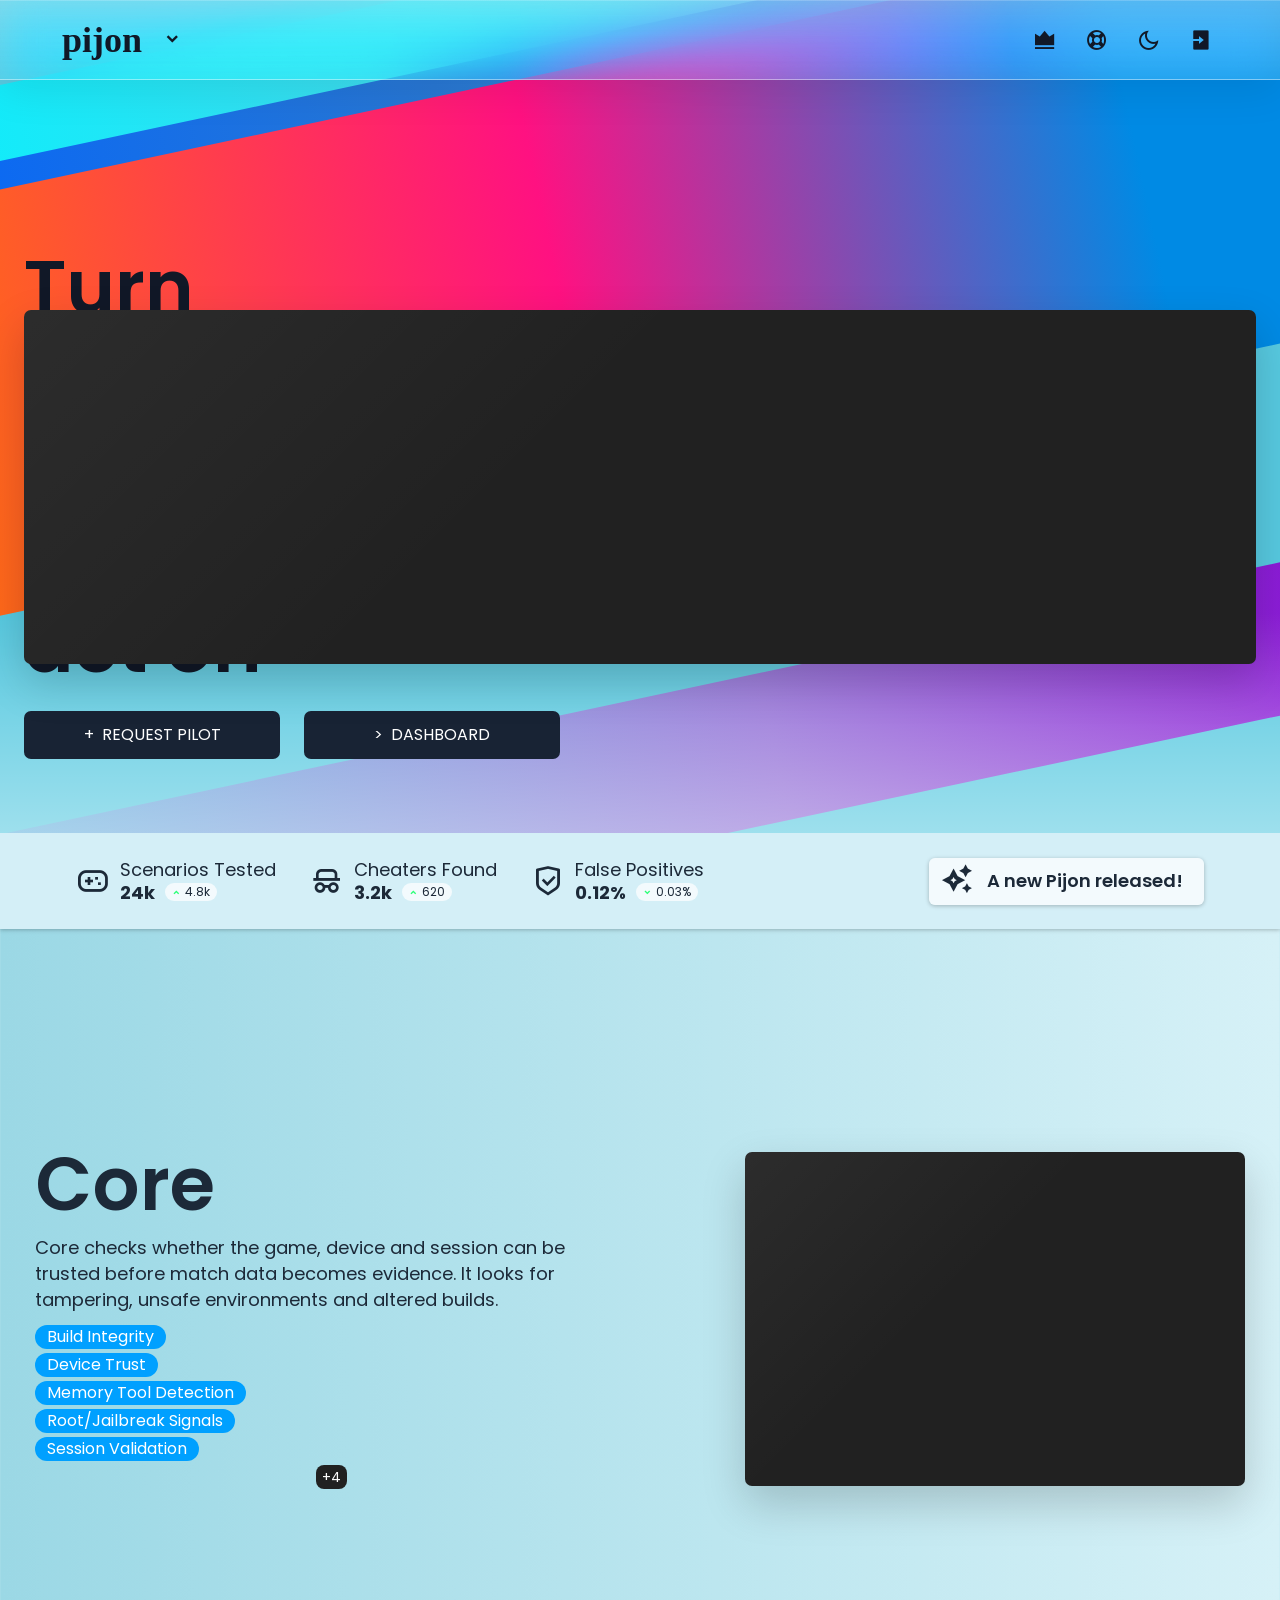
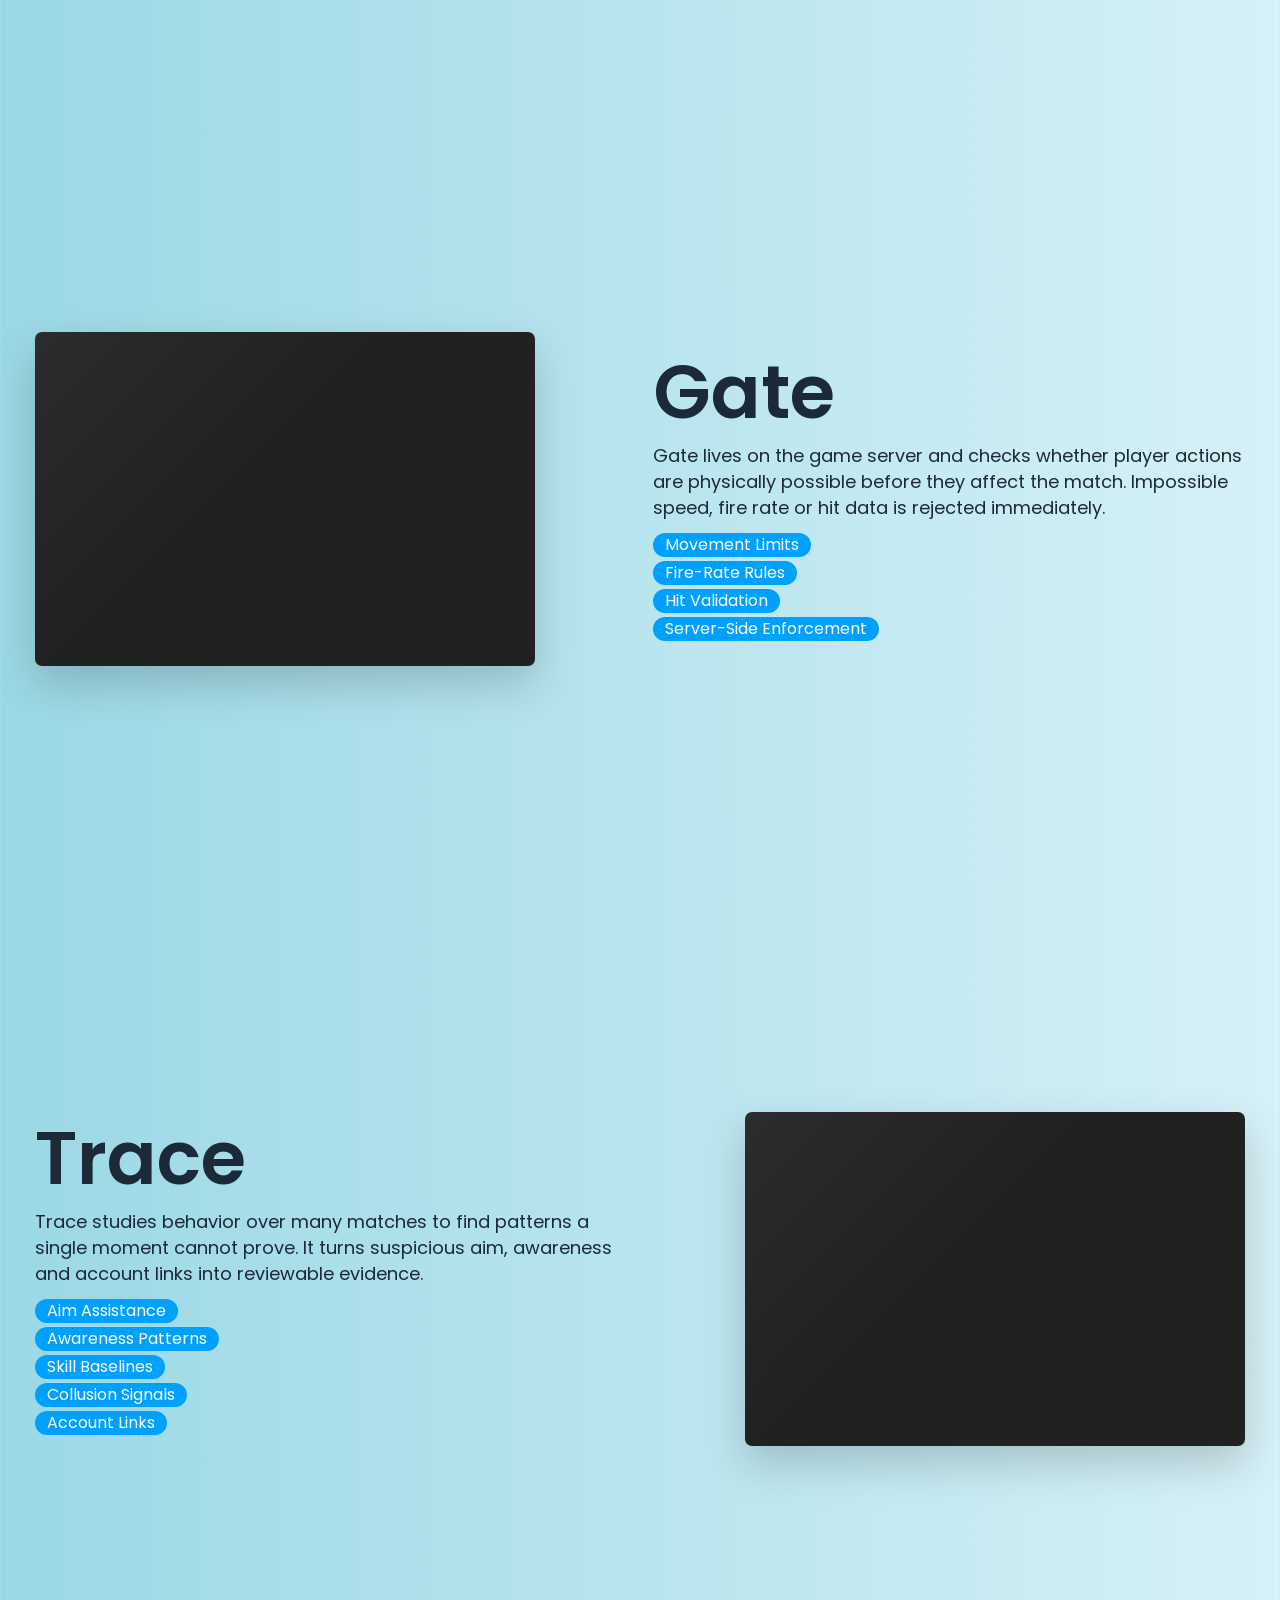
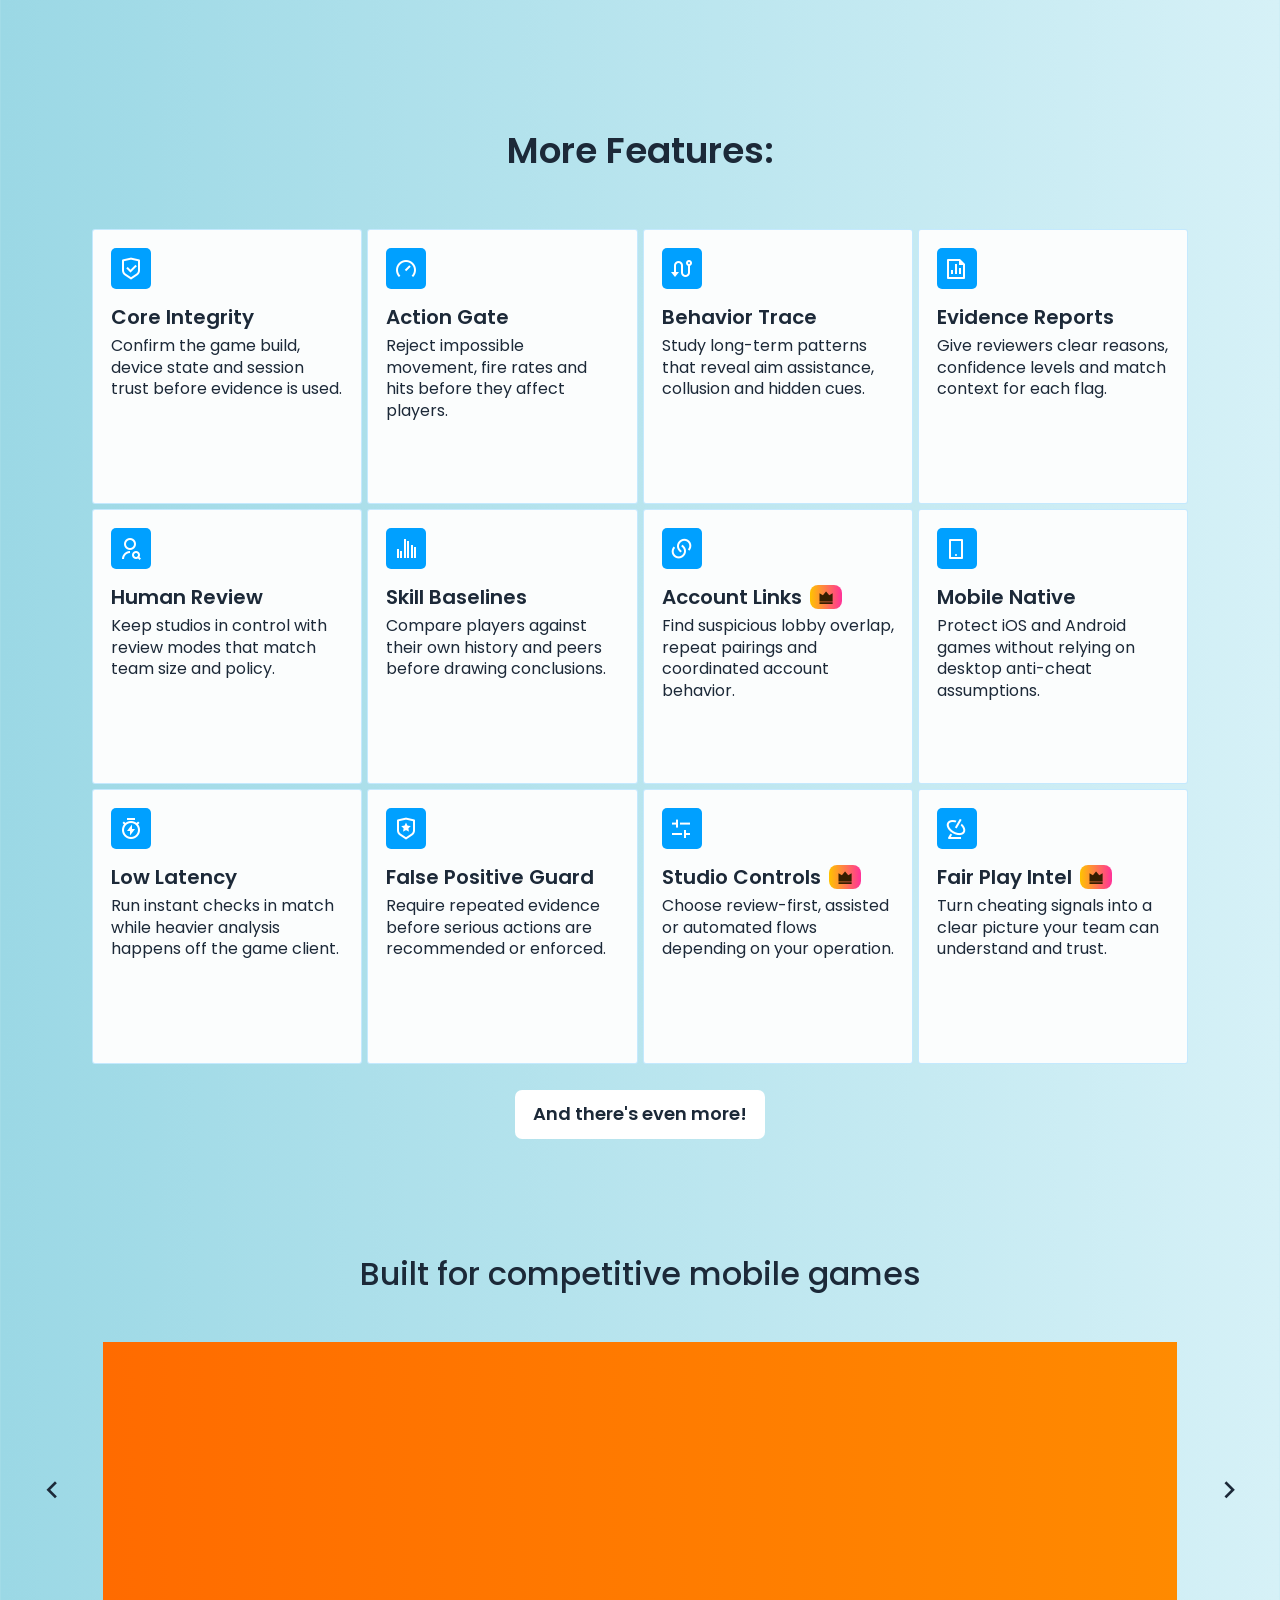
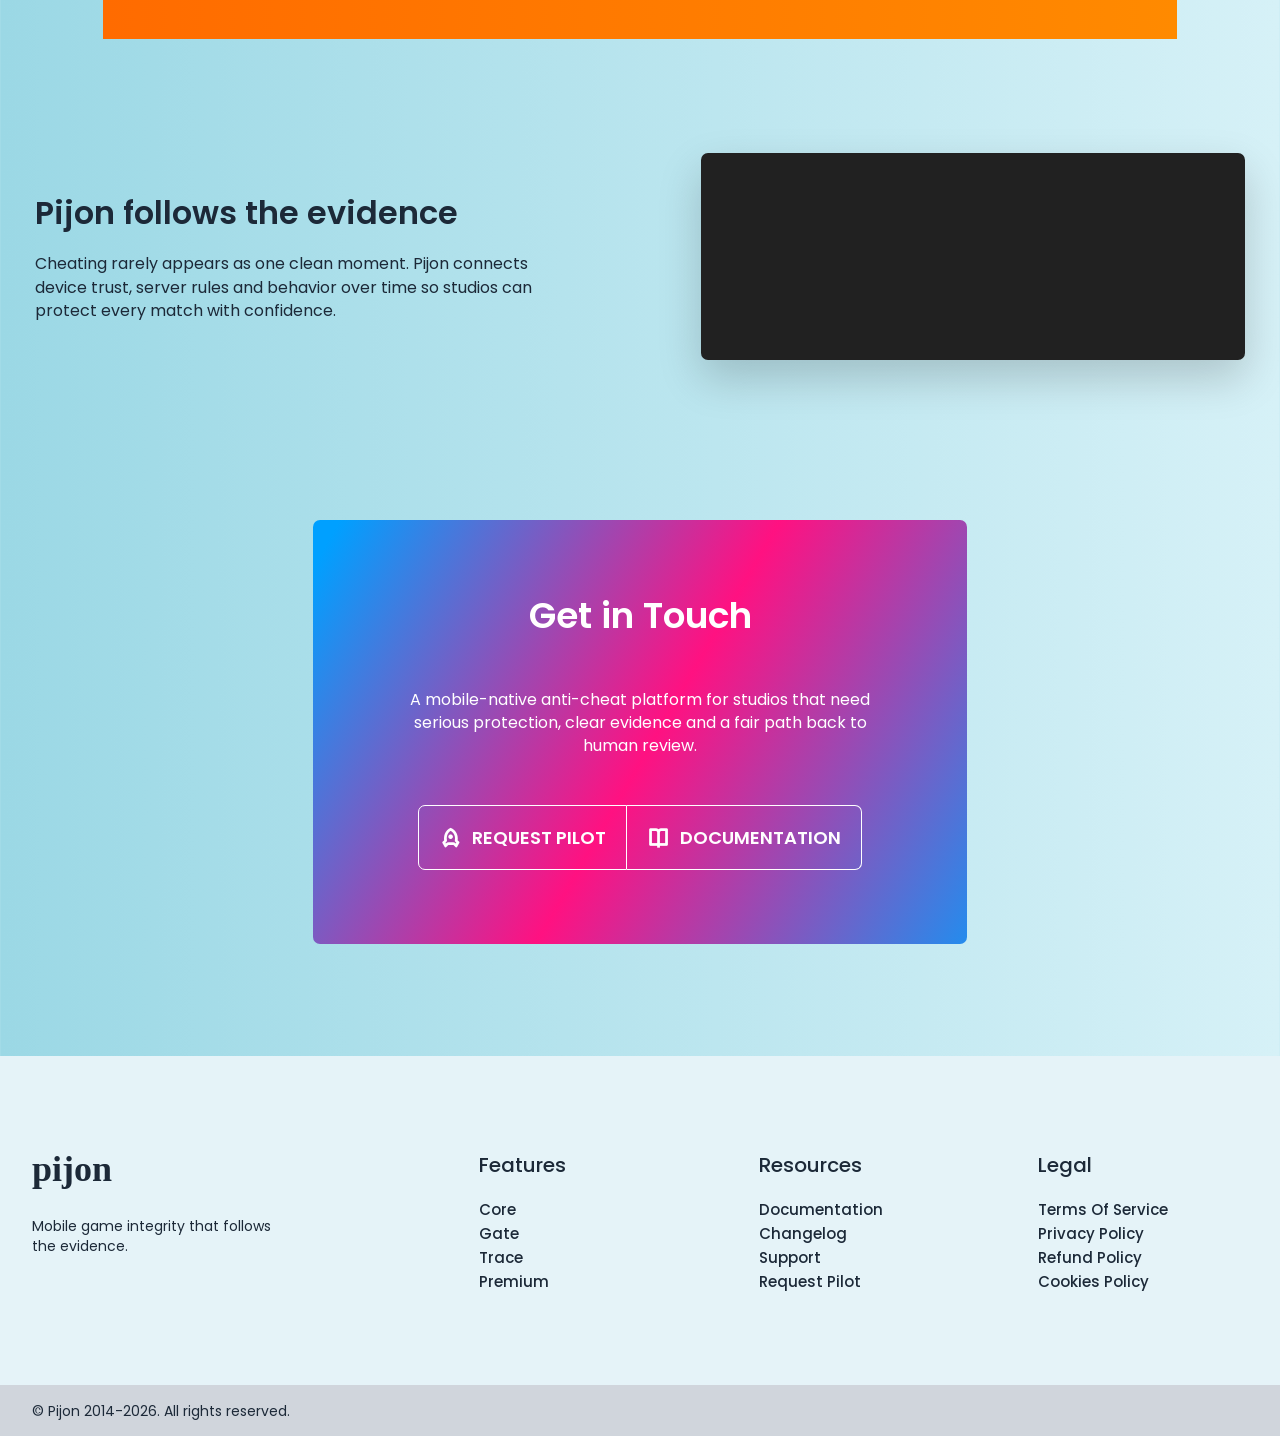
==== commit e8a6b6dc: "Tighten mobile docs and update nav labels" ====
--- a/index.html
+++ b/index.html
@@ -42,8 +42,8 @@
           <i class="nav-toggle-menu ri-menu-3-line" aria-hidden="true"></i>
         </button>
         <nav class="nav-tabs" id="nav-tabs" aria-label="Sections">
-          <a href="#platform">Platform</a>
-          <a href="#studios">For Studios</a>
+          <a href="#features">Features</a>
+          <a href="./premium.html">Pricing</a>
         </nav>
         <div class="header-actions">
           <a class="icon-button premium-trigger" href="./premium.html" aria-label="View premium features">
@@ -320,8 +320,8 @@
             <a class="brand" href="#top">pijon</a>
             <p>Mobile game integrity that follows the evidence.</p>
           </div>
-          <nav class="footer-column" aria-label="Platform">
-            <h2>Platform</h2>
+          <nav class="footer-column" aria-label="Features">
+            <h2>Features</h2>
             <a href="#platform">Core</a>
             <a href="#studios">Gate</a>
             <a href="#features">Trace</a>
--- a/styles.css
+++ b/styles.css
@@ -3659,7 +3659,7 @@
   .docs-page {
     display: block;
     grid-template-columns: 1fr;
-    padding: 96px 16px 64px;
+    padding: 78px 14px 56px;
   }
 
   .docs-index {
@@ -3670,9 +3670,9 @@
     background: var(--surface-strong);
     border: 1px solid var(--surface-border);
     display: block;
-    margin: 0 0 34px;
+    margin: 0 0 22px;
     position: sticky;
-    top: 80px;
+    top: 68px;
     z-index: 8;
   }
 
@@ -3680,13 +3680,13 @@
     align-items: center;
     cursor: pointer;
     display: grid;
-    font-size: 14px;
+    font-size: 13px;
     font-weight: 600;
-    gap: 10px;
-    grid-template-columns: 20px 1fr 20px;
+    gap: 8px;
+    grid-template-columns: 18px 1fr 18px;
     list-style: none;
-    min-height: 48px;
-    padding: 0 14px;
+    min-height: 42px;
+    padding: 0 12px;
   }
 
   .docs-mobile-index summary::-webkit-details-marker {
@@ -3695,7 +3695,7 @@
 
   .docs-mobile-index summary i {
     color: #00a0ff;
-    font-size: 18px;
+    font-size: 17px;
   }
 
   .docs-mobile-index summary i:last-child {
@@ -3710,52 +3710,53 @@
   .docs-mobile-index nav {
     border-top: 1px solid var(--surface-border);
     display: grid;
-    grid-template-columns: repeat(2, minmax(0, 1fr));
-    padding: 8px;
+    grid-template-columns: repeat(3, minmax(0, 1fr));
+    padding: 6px;
   }
 
   .docs-mobile-index nav a {
     color: var(--muted);
-    font-size: 13px;
+    font-size: 12px;
+    line-height: 1.2;
     min-width: 0;
-    padding: 9px 8px;
+    padding: 8px 6px;
   }
 
   .docs-content section {
-    padding-bottom: 36px;
-    scroll-margin-top: 150px;
+    padding-bottom: 28px;
+    scroll-margin-top: 122px;
   }
 
   .docs-content section + section {
-    padding-top: 36px;
+    padding-top: 28px;
   }
 
   .docs-content h2 {
-    font-size: 27px;
-    line-height: 1.18;
-    margin-bottom: 12px;
+    font-size: 25px;
+    line-height: 1.14;
+    margin-bottom: 10px;
   }
 
   .docs-content h3 {
-    font-size: 18px;
-    margin-top: 24px;
+    font-size: 17px;
+    margin-top: 20px;
   }
 
   .docs-content p {
-    font-size: 15px;
-    line-height: 1.7;
+    font-size: 14px;
+    line-height: 1.62;
   }
 
   .docs-content ul,
   .docs-content ol {
     gap: 8px;
-    margin-top: 16px;
+    margin-top: 14px;
     padding-left: 19px;
   }
 
   .docs-content li {
-    font-size: 14px;
-    line-height: 1.6;
+    font-size: 13px;
+    line-height: 1.52;
   }
 
   .docs-steps li {
@@ -3770,7 +3771,7 @@
 
   .docs-content table {
     display: block;
-    margin-top: 22px;
+    margin-top: 18px;
     max-width: 100%;
     overflow-x: auto;
     overscroll-behavior-inline: contain;
@@ -3788,20 +3789,20 @@
   .docs-content td {
     font-size: 12px;
     line-height: 1.5;
-    padding: 11px 10px;
+    padding: 9px 8px;
   }
 
   .docs-content pre {
     font-size: 11px;
     line-height: 1.55;
-    margin-top: 20px;
-    padding: 14px;
+    margin-top: 16px;
+    padding: 12px;
   }
 
   .docs-callout {
-    gap: 10px;
-    margin-top: 22px;
-    padding: 14px;
+    gap: 8px;
+    margin-top: 16px;
+    padding: 12px;
   }
 
   .docs-callout > i {
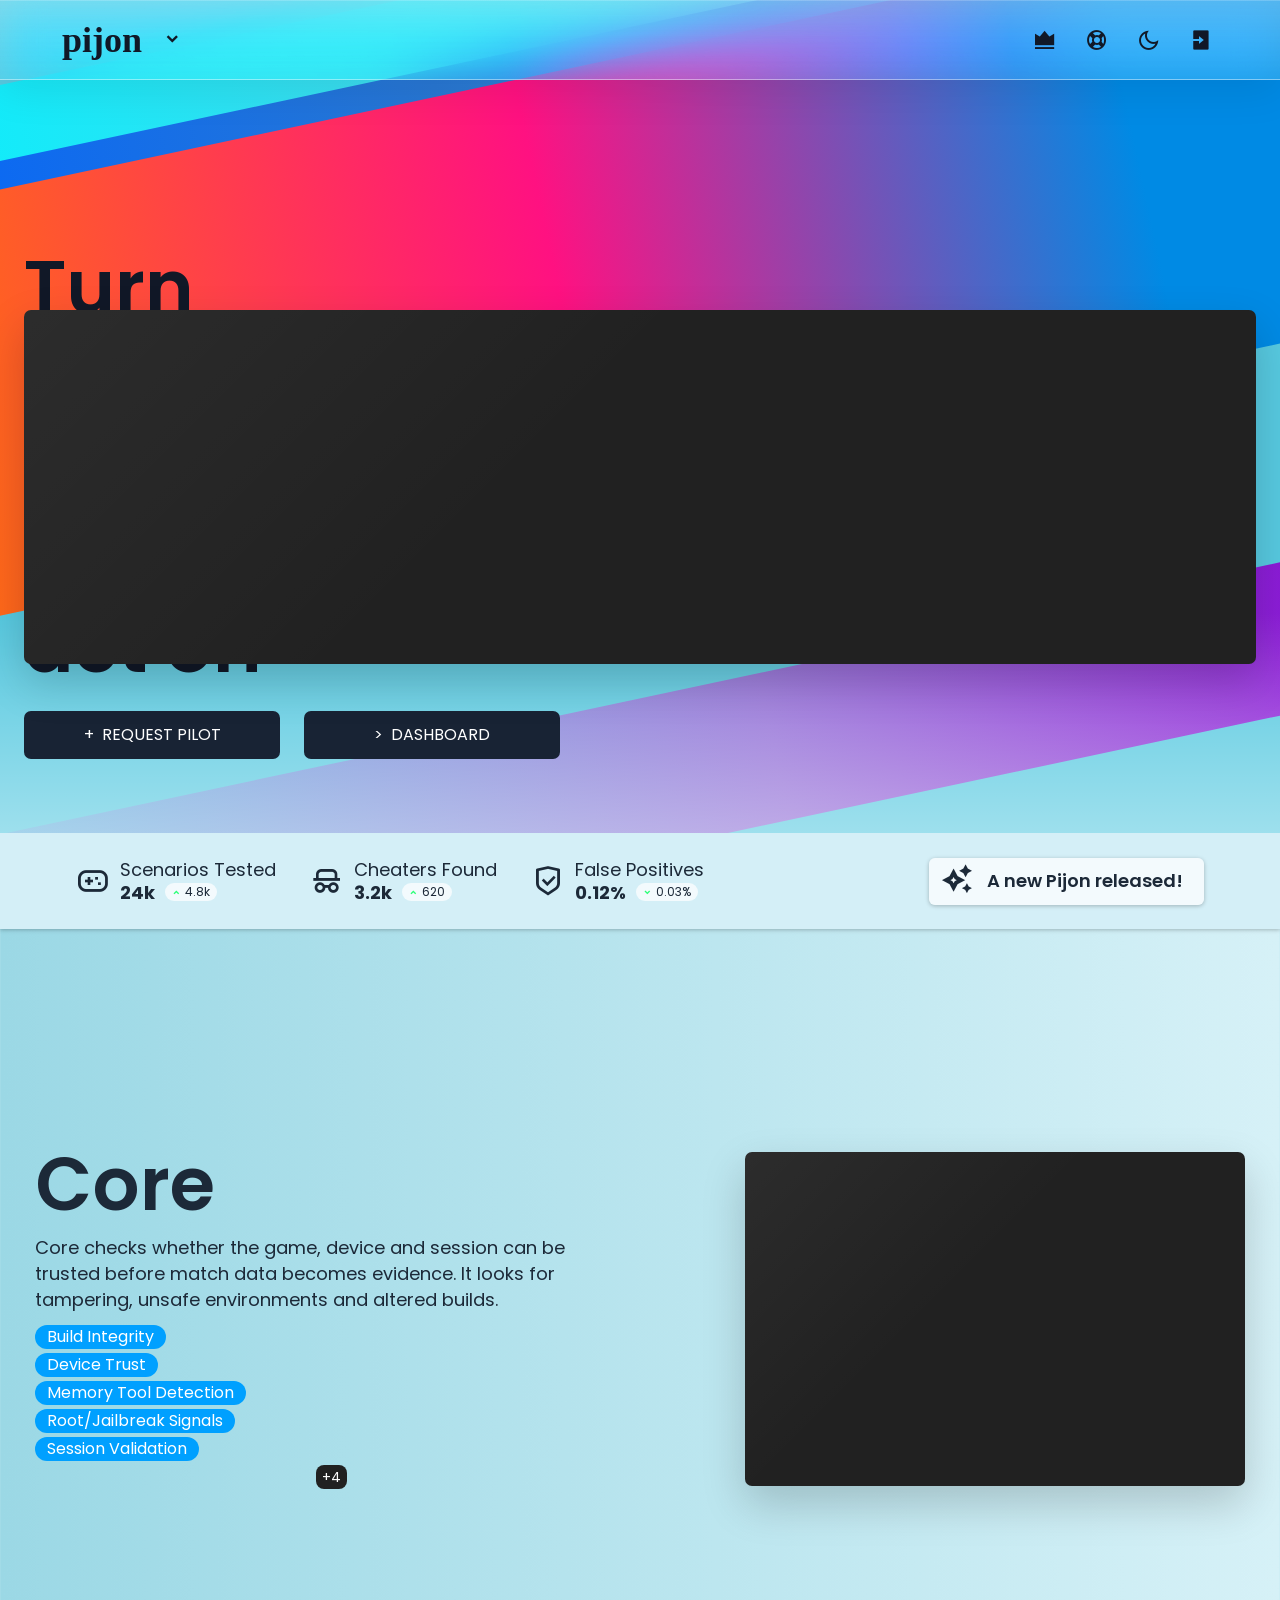
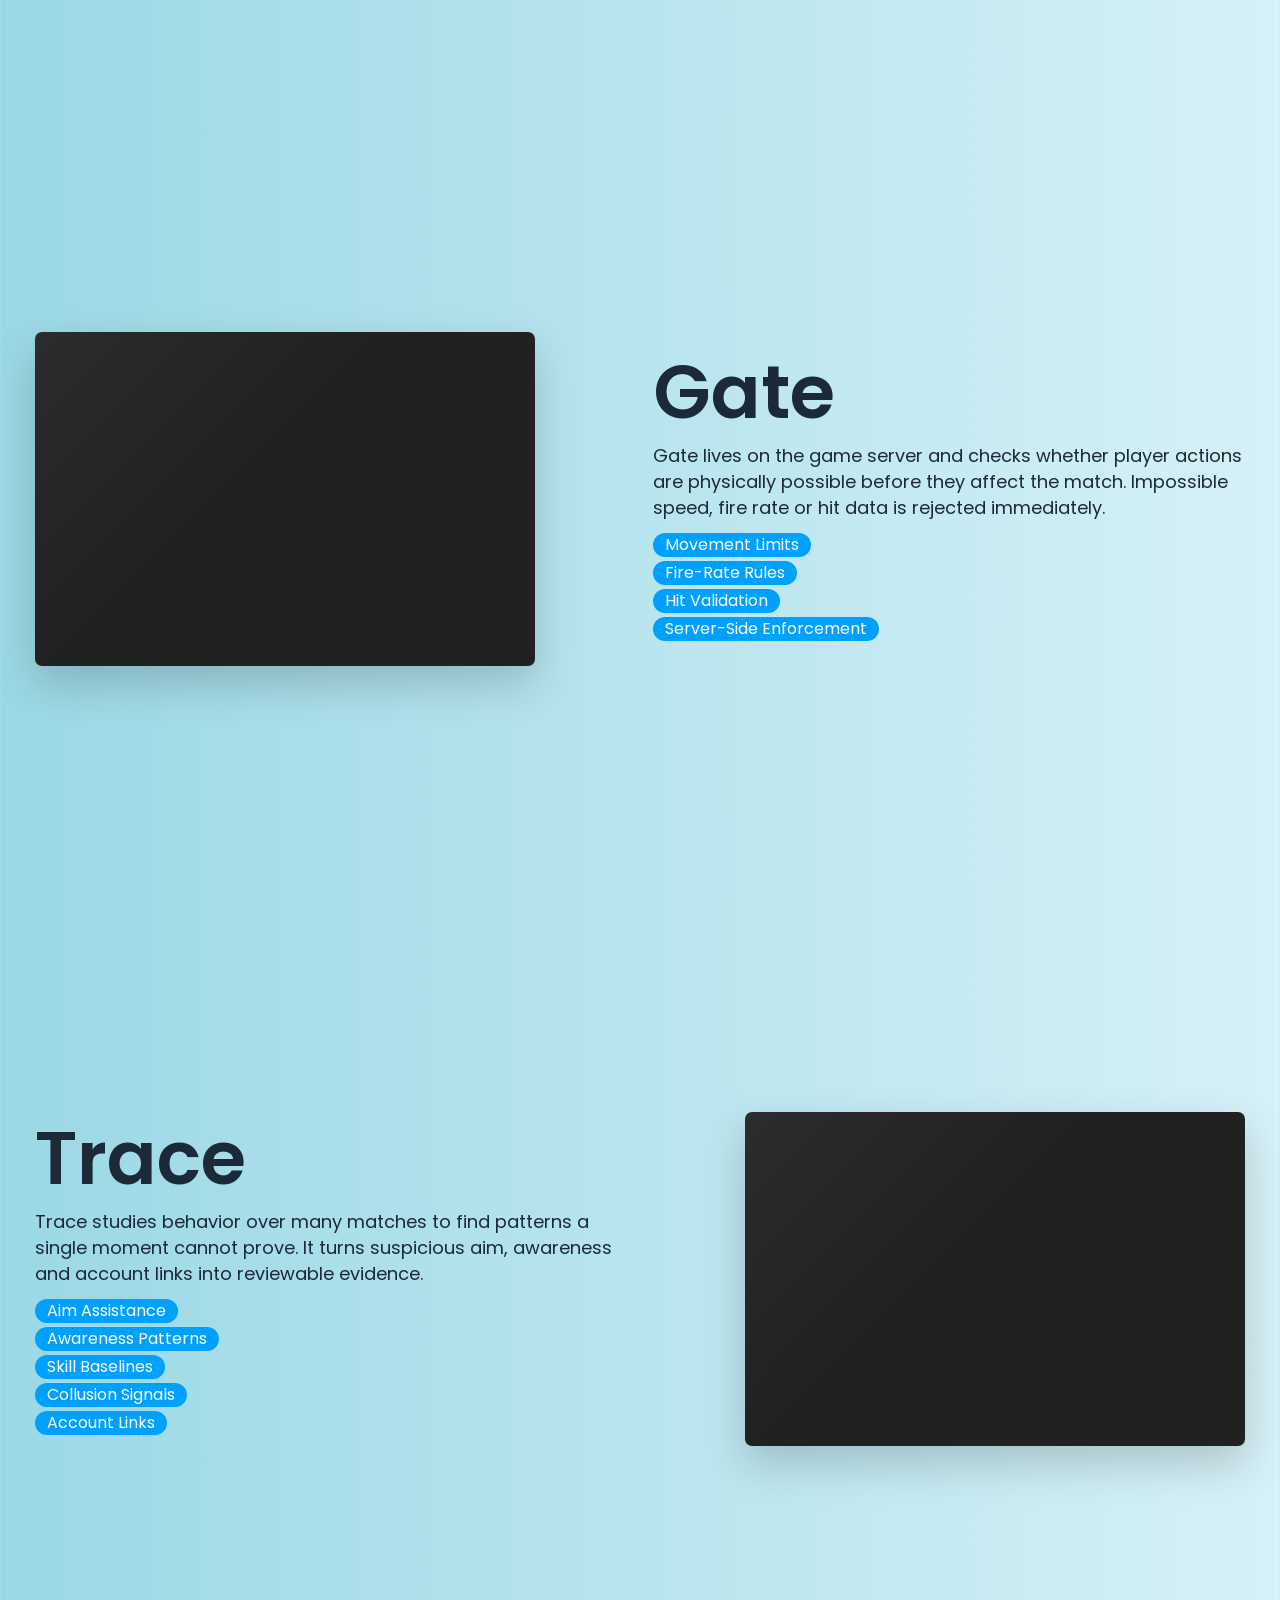
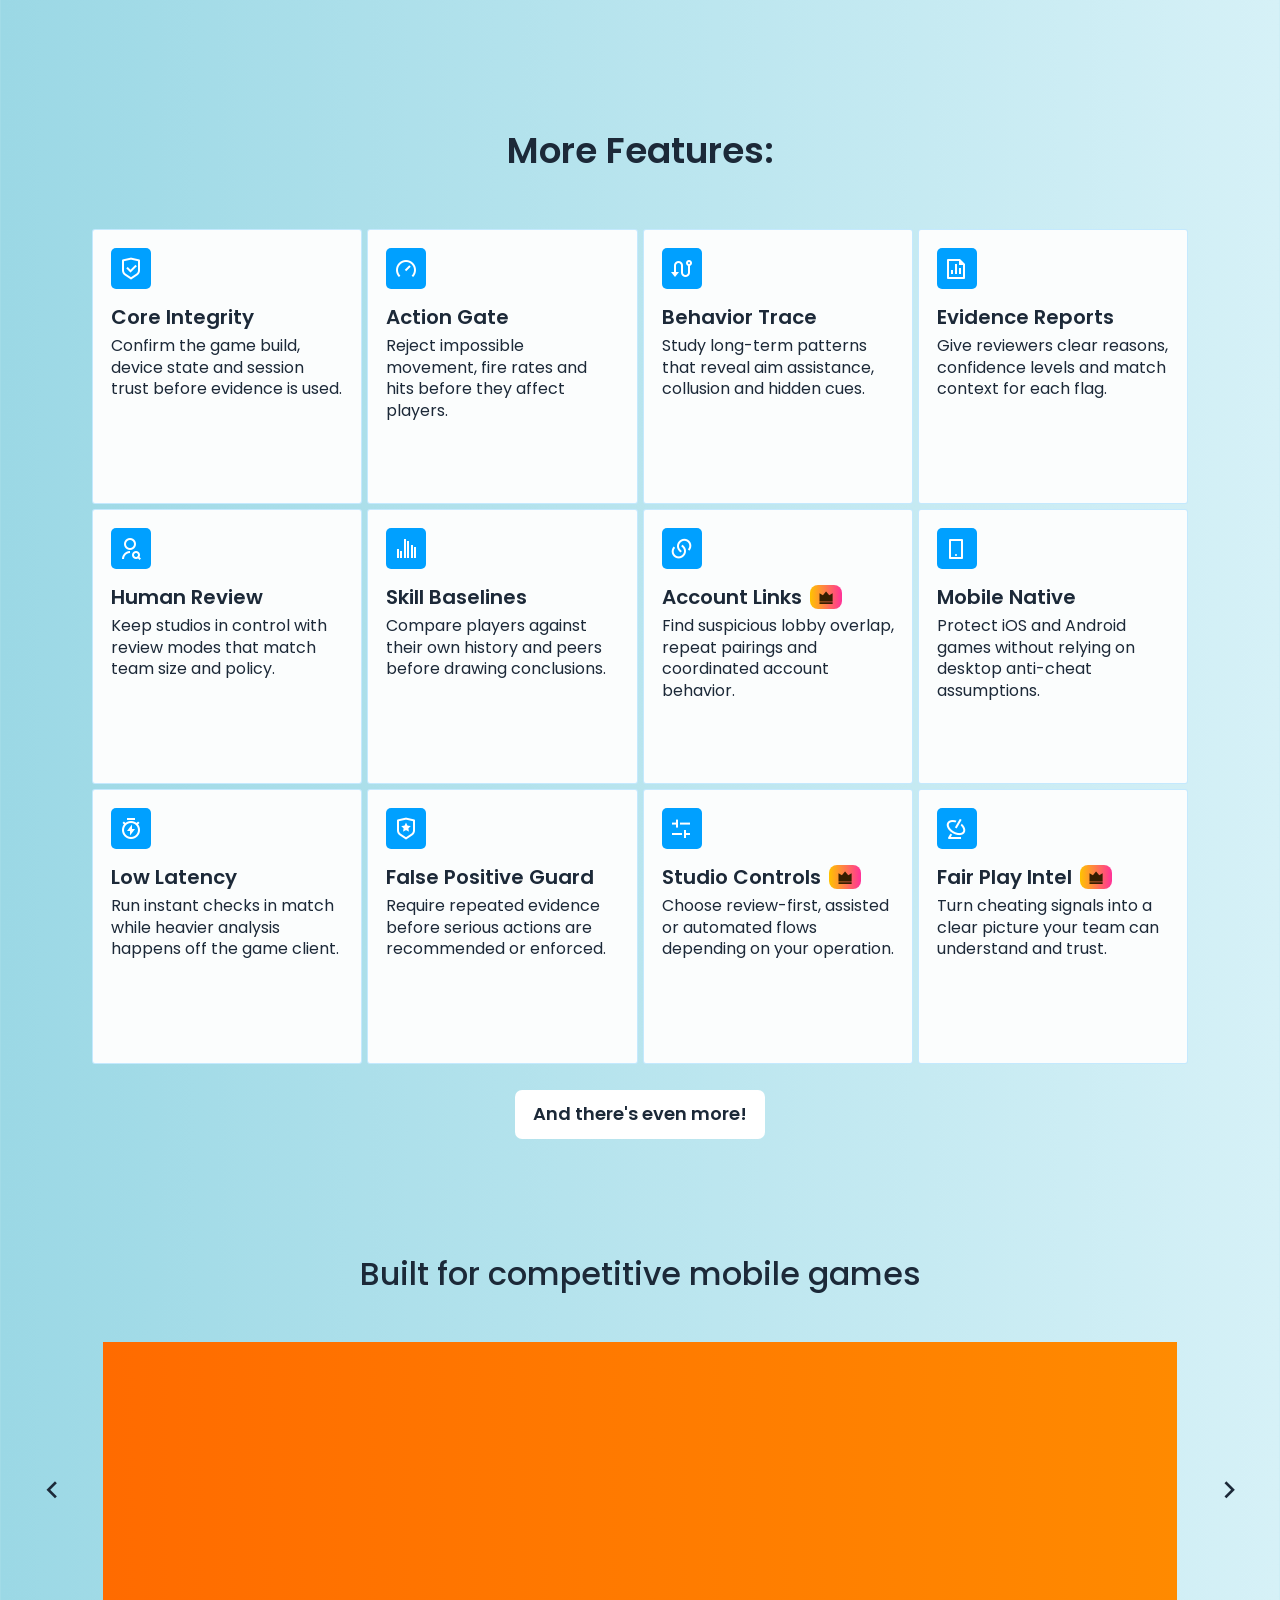
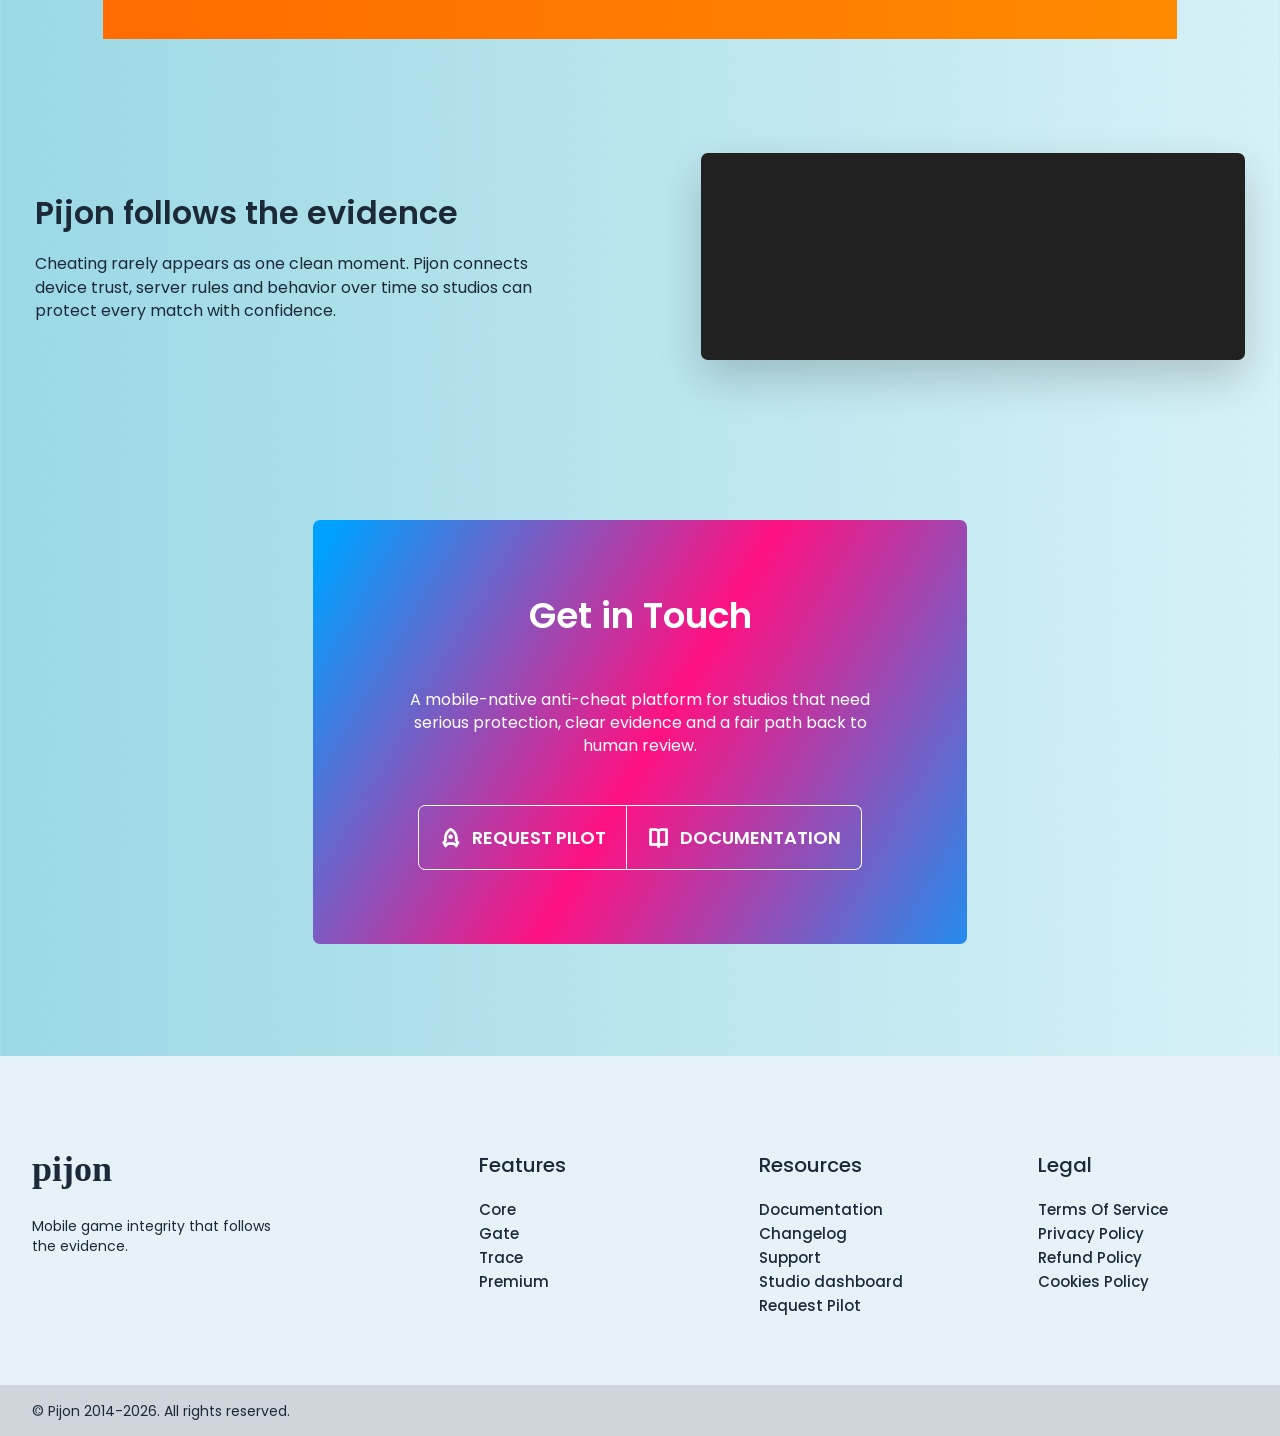
==== commit 5a1639a2: "Add studio dashboard placeholder and sign-in" ====
--- a/index.html
+++ b/index.html
@@ -24,7 +24,7 @@
     </script>
     <link href="./assets/fonts/poppins.css" rel="stylesheet" />
     <link href="./assets/remixicon/remixicon.css" rel="stylesheet" />
-    <link rel="stylesheet" href="./styles.css" />
+    <link rel="stylesheet" href="./styles.css?v=mobile-docs-fit" />
     <link rel="icon" href="./assets/feature-icon.svg" type="image/svg+xml" />
   </head>
   <body>
@@ -55,7 +55,7 @@
           <button class="icon-button theme-toggle" type="button" aria-label="Switch to dark mode">
             <i class="ri-moon-line" aria-hidden="true"></i>
           </button>
-          <a class="icon-button" href="#contact" aria-label="Login">
+          <a class="icon-button" href="./login.html" aria-label="Login">
             <i class="ri-login-box-fill" aria-hidden="true"></i>
           </a>
         </div>
@@ -84,7 +84,7 @@
                   <span aria-hidden="true">+</span>
                   Request pilot
                 </a>
-                <a class="button button-secondary" href="#platform">
+                <a class="button button-secondary" href="./dashboard.html">
                   <span aria-hidden="true">&gt;</span>
                   Dashboard
                 </a>
@@ -332,6 +332,7 @@
             <a href="./documentation.html">Documentation</a>
             <a href="./documentation.html#updates">Changelog</a>
             <a href="./support.html">Support</a>
+            <a href="./dashboard.html">Studio dashboard</a>
             <a href="#contact">Request Pilot</a>
           </nav>
           <nav class="footer-column" aria-label="Legal">
--- a/styles.css
+++ b/styles.css
@@ -2941,10 +2941,12 @@
 .docs-content {
   display: grid;
   gap: 0;
+  min-width: 0;
 }
 
 .docs-content section {
   border-bottom: 1px solid var(--surface-border);
+  min-width: 0;
   padding: 0 0 52px;
 }
 
@@ -3725,6 +3727,7 @@
   .docs-content section {
     padding-bottom: 28px;
     scroll-margin-top: 122px;
+    width: 100%;
   }
 
   .docs-content section + section {
@@ -3745,6 +3748,8 @@
   .docs-content p {
     font-size: 14px;
     line-height: 1.62;
+    max-width: 100%;
+    overflow-wrap: anywhere;
   }
 
   .docs-content ul,
@@ -3752,6 +3757,7 @@
     gap: 8px;
     margin-top: 14px;
     padding-left: 19px;
+    max-width: 100%;
   }
 
   .docs-content li {
@@ -3775,6 +3781,8 @@
     max-width: 100%;
     overflow-x: auto;
     overscroll-behavior-inline: contain;
+    table-layout: fixed;
+    width: 100%;
     -webkit-overflow-scrolling: touch;
   }
 
@@ -3782,7 +3790,7 @@
   .docs-content table tbody {
     display: table;
     table-layout: fixed;
-    width: 620px;
+    width: 100%;
   }
 
   .docs-content th,
@@ -3985,3 +3993,396 @@
     transition-duration: 1ms !important;
   }
 }
+
+/* Authenticated studio workspace placeholders */
+.auth-body {
+  background: var(--page-end);
+  min-height: 100vh;
+}
+
+.auth-page {
+  align-items: center;
+  background:
+    linear-gradient(135deg, var(--section-start), var(--section-end)),
+    var(--body-band);
+  display: grid;
+  justify-content: center;
+  min-height: 100vh;
+  overflow: hidden;
+  padding: 48px 24px;
+  position: relative;
+}
+
+.auth-page::before,
+.auth-page::after {
+  background: var(--hero-main);
+  content: "";
+  height: 42vh;
+  opacity: 0.9;
+  position: absolute;
+  transform: rotate(-12deg);
+  width: 130vw;
+}
+
+.auth-page::before {
+  left: -48vw;
+  top: -31vh;
+}
+
+.auth-page::after {
+  background: var(--hero-bottom);
+  bottom: -35vh;
+  right: -50vw;
+}
+
+.auth-brand {
+  color: var(--hero-text);
+  font-family: "Times New Roman", Times, serif;
+  font-size: 38px;
+  font-weight: 700;
+  left: 54px;
+  position: absolute;
+  top: 42px;
+  z-index: 1;
+}
+
+.auth-card {
+  background: var(--surface-strong);
+  border: 1px solid var(--surface-border);
+  border-radius: 8px;
+  box-shadow: 0 24px 64px var(--shadow);
+  max-width: 440px;
+  padding: 42px;
+  position: relative;
+  width: min(100%, 440px);
+  z-index: 1;
+}
+
+.auth-mark {
+  align-items: center;
+  background: #00a0ff;
+  border-radius: 6px;
+  color: #ffffff;
+  display: inline-flex;
+  font-size: 24px;
+  height: 46px;
+  justify-content: center;
+  margin-bottom: 25px;
+  width: 46px;
+}
+
+.auth-card > span,
+.eyebrow {
+  color: #00a0ff;
+  font-size: 12px;
+  font-weight: 600;
+  letter-spacing: 0;
+  text-transform: uppercase;
+}
+
+.auth-card h1 {
+  font-size: 34px;
+  line-height: 1.12;
+  margin: 7px 0 12px;
+}
+
+.auth-card > p {
+  color: var(--muted);
+  font-size: 14px;
+  margin: 0;
+}
+
+.login-form {
+  display: grid;
+  gap: 16px;
+  margin-top: 29px;
+}
+
+.login-form label {
+  display: grid;
+  font-size: 13px;
+  font-weight: 500;
+  gap: 7px;
+}
+
+.login-form input {
+  background: var(--surface);
+  border: 1px solid var(--surface-border);
+  border-radius: 5px;
+  color: var(--text);
+  font: inherit;
+  height: 46px;
+  padding: 0 12px;
+}
+
+.login-form button,
+.dashboard-primary-action {
+  align-items: center;
+  background: var(--button-dark);
+  border: 0;
+  border-radius: 6px;
+  color: var(--button-dark-text);
+  cursor: pointer;
+  display: inline-flex;
+  font: inherit;
+  font-size: 14px;
+  font-weight: 600;
+  gap: 8px;
+  justify-content: center;
+  min-height: 46px;
+  transition: transform 180ms ease, box-shadow 180ms ease;
+}
+
+.login-form button:hover,
+.dashboard-primary-action:hover {
+  box-shadow: 0 12px 24px var(--shadow);
+  transform: translateY(-2px);
+}
+
+.login-status {
+  color: var(--muted);
+  font-size: 12px;
+  margin: 0;
+  min-height: 18px;
+}
+
+.auth-card > small {
+  color: var(--muted);
+  display: block;
+  font-size: 12px;
+  margin-top: 17px;
+}
+
+.auth-card small a {
+  color: #00a0ff;
+  font-weight: 600;
+}
+
+.auth-theme {
+  align-items: center;
+  background: var(--surface-strong);
+  border: 1px solid var(--surface-border);
+  border-radius: 6px;
+  bottom: 32px;
+  color: var(--text);
+  cursor: pointer;
+  display: inline-flex;
+  font-size: 19px;
+  height: 42px;
+  justify-content: center;
+  position: absolute;
+  right: 32px;
+  width: 42px;
+  z-index: 1;
+}
+
+.dashboard-body {
+  background: var(--page-end);
+  min-height: 100vh;
+}
+
+.dashboard-shell {
+  background: var(--page-end);
+  color: var(--text);
+  display: grid;
+  grid-template-columns: 248px minmax(0, 1fr);
+  min-height: 100vh;
+}
+
+.dashboard-sidebar {
+  background: var(--surface-strong);
+  border-right: 1px solid var(--surface-border);
+  display: flex;
+  flex-direction: column;
+  min-height: 100vh;
+  padding: 29px 16px 20px;
+  position: sticky;
+  top: 0;
+}
+
+.dashboard-sidebar-close { display: none; }
+
+.dashboard-brand {
+  color: var(--text);
+  font-family: "Times New Roman", Times, serif;
+  font-size: 31px;
+  font-weight: 700;
+  margin: 0 12px 30px;
+}
+
+.studio-picker {
+  align-items: center;
+  background: rgba(0, 160, 255, 0.08);
+  border: 1px solid var(--surface-border);
+  border-radius: 6px;
+  display: grid;
+  font-size: 13px;
+  font-weight: 600;
+  gap: 9px;
+  grid-template-columns: 18px minmax(0, 1fr) 16px;
+  margin-bottom: 27px;
+  min-height: 44px;
+  padding: 0 11px;
+}
+
+.studio-picker > i:first-child { color: #00a0ff; font-size: 18px; }
+.studio-picker > i:last-child { color: var(--muted); font-size: 17px; }
+
+.dashboard-nav,
+.dashboard-sidebar-foot {
+  display: grid;
+  gap: 4px;
+}
+
+.dashboard-nav a,
+.dashboard-sidebar-foot a {
+  align-items: center;
+  border-radius: 5px;
+  color: var(--muted);
+  display: grid;
+  font-size: 13px;
+  gap: 11px;
+  grid-template-columns: 20px minmax(0, 1fr) auto;
+  min-height: 42px;
+  padding: 0 11px;
+  transition: background 160ms ease, color 160ms ease, transform 160ms ease;
+}
+
+.dashboard-nav a i,
+.dashboard-sidebar-foot a i { font-size: 18px; }
+
+.dashboard-nav a b {
+  align-items: center;
+  background: #ff9300;
+  border-radius: 10px;
+  color: #1e1e1e;
+  display: inline-flex;
+  font-size: 10px;
+  height: 18px;
+  justify-content: center;
+  min-width: 18px;
+}
+
+.dashboard-nav a:hover,
+.dashboard-nav a.is-active,
+.dashboard-sidebar-foot a:hover {
+  background: rgba(0, 160, 255, 0.1);
+  color: var(--text);
+}
+
+.dashboard-nav a.is-active { color: #008ee5; font-weight: 600; }
+.dashboard-sidebar-foot { margin-top: auto; padding-top: 22px; }
+
+.dashboard-main { min-width: 0; }
+
+.dashboard-topbar {
+  align-items: center;
+  background: var(--surface-strong);
+  border-bottom: 1px solid var(--surface-border);
+  display: flex;
+  height: 74px;
+  justify-content: space-between;
+  padding: 0 36px;
+  position: sticky;
+  top: 0;
+  z-index: 5;
+}
+
+.dashboard-breadcrumb {
+  align-items: center;
+  color: var(--muted);
+  display: flex;
+  font-size: 13px;
+  gap: 6px;
+}
+.dashboard-breadcrumb i { font-size: 16px; }
+.dashboard-breadcrumb strong { color: var(--text); font-weight: 600; }
+
+.dashboard-actions { align-items: center; display: flex; gap: 10px; }
+
+.dashboard-icon-button,
+.dashboard-menu {
+  align-items: center;
+  background: transparent;
+  border: 0;
+  border-radius: 5px;
+  color: var(--text);
+  cursor: pointer;
+  display: inline-flex;
+  font-size: 20px;
+  height: 36px;
+  justify-content: center;
+  position: relative;
+  width: 36px;
+}
+
+.dashboard-icon-button:hover,
+.dashboard-menu:hover { background: rgba(0, 160, 255, 0.1); }
+.dashboard-icon-button > span { background: #ff5c45; border: 2px solid var(--surface-strong); border-radius: 50%; height: 8px; position: absolute; right: 6px; top: 5px; width: 8px; }
+.dashboard-profile { align-items: center; display: inline-flex; gap: 5px; margin-left: 4px; }
+.dashboard-profile span { align-items: center; background: #008ee5; border-radius: 50%; color: #ffffff; display: inline-flex; font-size: 11px; font-weight: 600; height: 32px; justify-content: center; width: 32px; }
+.dashboard-profile i { color: var(--muted); font-size: 16px; }
+.dashboard-menu { display: none; }
+
+.dashboard-content { margin: 0 auto; max-width: 1440px; padding: 46px 52px 64px; }
+
+.dashboard-heading { align-items: end; display: flex; gap: 24px; justify-content: space-between; margin-bottom: 31px; }
+.dashboard-heading h1 { font-size: 34px; line-height: 1.15; margin: 4px 0 8px; }
+.dashboard-heading p { color: var(--muted); font-size: 14px; margin: 0; max-width: 620px; }
+.dashboard-primary-action { flex: 0 0 auto; padding: 0 15px; }
+
+.dashboard-kpis { display: grid; gap: 14px; grid-template-columns: repeat(4, minmax(0, 1fr)); margin-bottom: 14px; }
+.dashboard-kpis article,
+.dashboard-panel { background: var(--surface-strong); border: 1px solid var(--surface-border); border-radius: 7px; }
+.dashboard-kpis article { display: grid; gap: 6px; min-height: 132px; padding: 21px; }
+.dashboard-kpis span { color: var(--muted); font-size: 12px; }
+.dashboard-kpis strong { font-size: 28px; line-height: 1.1; }
+.dashboard-kpis small { align-items: center; color: #0f9c5c; display: inline-flex; font-size: 11px; gap: 3px; }
+.dashboard-kpis small.neutral { color: var(--muted); }
+
+.dashboard-grid { display: grid; gap: 14px; grid-template-columns: minmax(0, 1.55fr) minmax(320px, 0.85fr); }
+.dashboard-panel { min-width: 0; padding: 24px; }
+.panel-heading { align-items: flex-start; display: flex; gap: 14px; justify-content: space-between; }
+.panel-heading h2 { font-size: 18px; line-height: 1.2; margin: 0 0 4px; }
+.panel-heading p { color: var(--muted); font-size: 12px; margin: 0; }
+.panel-heading > a { align-items: center; color: #008ee5; display: inline-flex; font-size: 12px; font-weight: 600; gap: 4px; }
+
+.range-control { background: var(--surface); border: 1px solid var(--surface-border); border-radius: 5px; display: inline-flex; padding: 2px; }
+.range-control button { background: transparent; border: 0; border-radius: 3px; color: var(--muted); cursor: pointer; font: inherit; font-size: 11px; height: 27px; min-width: 34px; }
+.range-control button.is-active { background: #00a0ff; color: #ffffff; font-weight: 600; }
+
+.chart-wrap { display: grid; grid-template-columns: 28px minmax(0, 1fr); margin-top: 28px; }
+.chart-axis { color: var(--muted); display: flex; flex-direction: column; font-size: 10px; justify-content: space-between; padding-bottom: 22px; }
+.chart-bars { align-items: end; background: repeating-linear-gradient(to bottom, transparent 0, transparent 42px, var(--surface-border) 43px); display: grid; gap: 13px; grid-template-columns: repeat(7, 1fr); height: 188px; padding: 0 8px; }
+.chart-bars i { background: linear-gradient(180deg, #00b8ff, #0064ff); border-radius: 4px 4px 0 0; height: var(--bar); min-height: 12px; position: relative; }
+.chart-bars i:nth-child(3n) { background: linear-gradient(180deg, #ff5c45, #ff1181); }
+.chart-days { color: var(--muted); display: grid; font-size: 10px; grid-column: 2; grid-template-columns: repeat(7, 1fr); padding: 8px 8px 0; text-align: center; }
+.chart-legend { align-items: center; color: var(--muted); display: flex; flex-wrap: wrap; font-size: 11px; gap: 13px; margin: 18px 0 0 28px; }
+.chart-legend span { align-items: center; display: inline-flex; gap: 5px; }
+.chart-legend i { background: #008ee5; border-radius: 50%; height: 7px; width: 7px; }.chart-legend span:nth-child(2) i { background: #ff1181; }.chart-legend span:nth-child(3) i { background: #7f65e9; }
+
+.posture-panel { min-height: 310px; }
+.posture-score { color: #008ee5; font-size: 18px; font-weight: 700; }.posture-score small { color: var(--muted); font-size: 11px; font-weight: 400; }
+.posture-ring { align-items: center; aspect-ratio: 1; background: conic-gradient(#00a0ff 0deg 238deg, #ff9300 238deg 331deg, var(--surface-border) 331deg); border-radius: 50%; display: flex; justify-content: center; margin: 20px auto; max-width: 112px; position: relative; }.posture-ring::before { background: var(--surface-strong); border-radius: 50%; content: ""; inset: 9px; position: absolute; }.posture-ring span { color: var(--text); font-size: 13px; font-weight: 600; position: relative; }
+.coverage-list { display: grid; gap: 9px; list-style: none; margin: 0; padding: 0; }.coverage-list li { align-items: center; color: var(--muted); display: flex; font-size: 11px; justify-content: space-between; }.coverage-list span { align-items: center; display: inline-flex; gap: 6px; }.coverage-list i { color: #0f9c5c; font-size: 14px; }.coverage-list li:last-child i, .coverage-list li:last-child strong { color: #ff9300; }.coverage-list strong { color: #0f9c5c; font-size: 10px; font-weight: 600; }
+
+.queue-panel,
+.signal-panel { min-height: 246px; }
+.review-list { display: grid; margin-top: 18px; }.review-row { align-items: center; background: transparent; border: 0; border-top: 1px solid var(--surface-border); color: var(--text); cursor: pointer; display: grid; gap: 12px; grid-template-columns: 53px minmax(0, 1fr) 24px 16px; padding: 12px 0; text-align: left; }.review-row:hover { background: rgba(0, 160, 255, 0.05); }.severity { border-radius: 3px; font-size: 9px; font-weight: 600; padding: 4px 5px; text-align: center; }.severity.high { background: rgba(255, 92, 69, 0.15); color: #e44535; }.severity.medium { background: rgba(255, 147, 0, 0.18); color: #c66c00; }.review-row strong, .review-row small { display: block; }.review-row strong { font-size: 12px; }.review-row small { color: var(--muted); font-size: 10px; margin-top: 2px; overflow: hidden; text-overflow: ellipsis; white-space: nowrap; }.review-row time, .review-row > i { color: var(--muted); font-size: 10px; }.review-row > i { font-size: 17px; }
+
+.live-status { align-items: center; color: #0f9c5c; display: inline-flex; font-size: 11px; font-weight: 600; gap: 5px; }.live-status i { background: #0f9c5c; border-radius: 50%; box-shadow: 0 0 0 4px rgba(15, 156, 92, 0.12); height: 6px; width: 6px; }.signal-list { display: grid; gap: 15px; list-style: none; margin: 23px 0 0; padding: 0; }.signal-list li { align-items: center; display: grid; gap: 11px; grid-template-columns: 32px minmax(0, 1fr); }.signal-list > li > i { align-items: center; background: rgba(0, 160, 255, 0.1); border-radius: 5px; color: #008ee5; display: inline-flex; font-size: 17px; height: 32px; justify-content: center; width: 32px; }.signal-list strong, .signal-list small { display: block; }.signal-list strong { font-size: 12px; }.signal-list small { color: var(--muted); font-size: 10px; margin-top: 2px; }
+
+@media (max-width: 1020px) {
+  .dashboard-shell { grid-template-columns: 210px minmax(0, 1fr); }
+  .dashboard-content { padding: 36px 28px 52px; }
+  .dashboard-kpis { grid-template-columns: repeat(2, minmax(0, 1fr)); }
+  .dashboard-grid { grid-template-columns: 1fr; }
+  .posture-panel { min-height: 0; }
+}
+
+@media (max-width: 760px) {
+  .auth-page { padding: 24px; }.auth-brand { font-size: 31px; left: 24px; top: 25px; }.auth-card { margin-top: 28px; padding: 30px 24px; }.auth-card h1 { font-size: 30px; }.auth-theme { bottom: 20px; right: 20px; }
+  .dashboard-shell { display: block; }.dashboard-sidebar { box-shadow: 20px 0 48px rgba(0, 0, 0, 0.2); height: 100vh; left: 0; min-height: 0; padding-top: 22px; position: fixed; top: 0; transform: translateX(-105%); transition: transform 220ms ease; width: min(260px, 82vw); z-index: 20; }.dashboard-nav-open .dashboard-sidebar { transform: translateX(0); }.dashboard-nav-open::after { background: rgba(0, 0, 0, 0.4); content: ""; inset: 0; position: fixed; z-index: 15; }.dashboard-sidebar-close { align-items: center; background: transparent; border: 0; border-radius: 5px; color: var(--text); cursor: pointer; display: inline-flex; font-size: 20px; height: 34px; justify-content: center; position: absolute; right: 13px; top: 20px; width: 34px; }.dashboard-sidebar-close:hover { background: rgba(0, 160, 255, 0.1); }
+  .dashboard-topbar { height: 66px; padding: 0 14px; }.dashboard-menu { display: inline-flex; }.dashboard-breadcrumb { display: none; }.dashboard-actions { margin-left: auto; }.dashboard-content { padding: 30px 14px 44px; }.dashboard-heading { align-items: flex-start; flex-direction: column; gap: 17px; margin-bottom: 24px; }.dashboard-heading h1 { font-size: 29px; }.dashboard-heading p { font-size: 13px; }.dashboard-primary-action { min-height: 42px; width: 100%; }
+  .dashboard-kpis { gap: 10px; margin-bottom: 10px; }.dashboard-kpis article { min-height: 112px; padding: 16px; }.dashboard-kpis strong { font-size: 24px; }.dashboard-panel { padding: 18px; }.dashboard-grid { gap: 10px; }.panel-heading h2 { font-size: 17px; }.range-control button { min-width: 30px; }.chart-bars { gap: 7px; height: 165px; }.chart-legend { gap: 8px; margin-left: 28px; }.posture-ring { margin: 17px auto; }.review-row { gap: 8px; grid-template-columns: 49px minmax(0, 1fr) 21px 14px; }.signal-list { gap: 13px; }
+}
